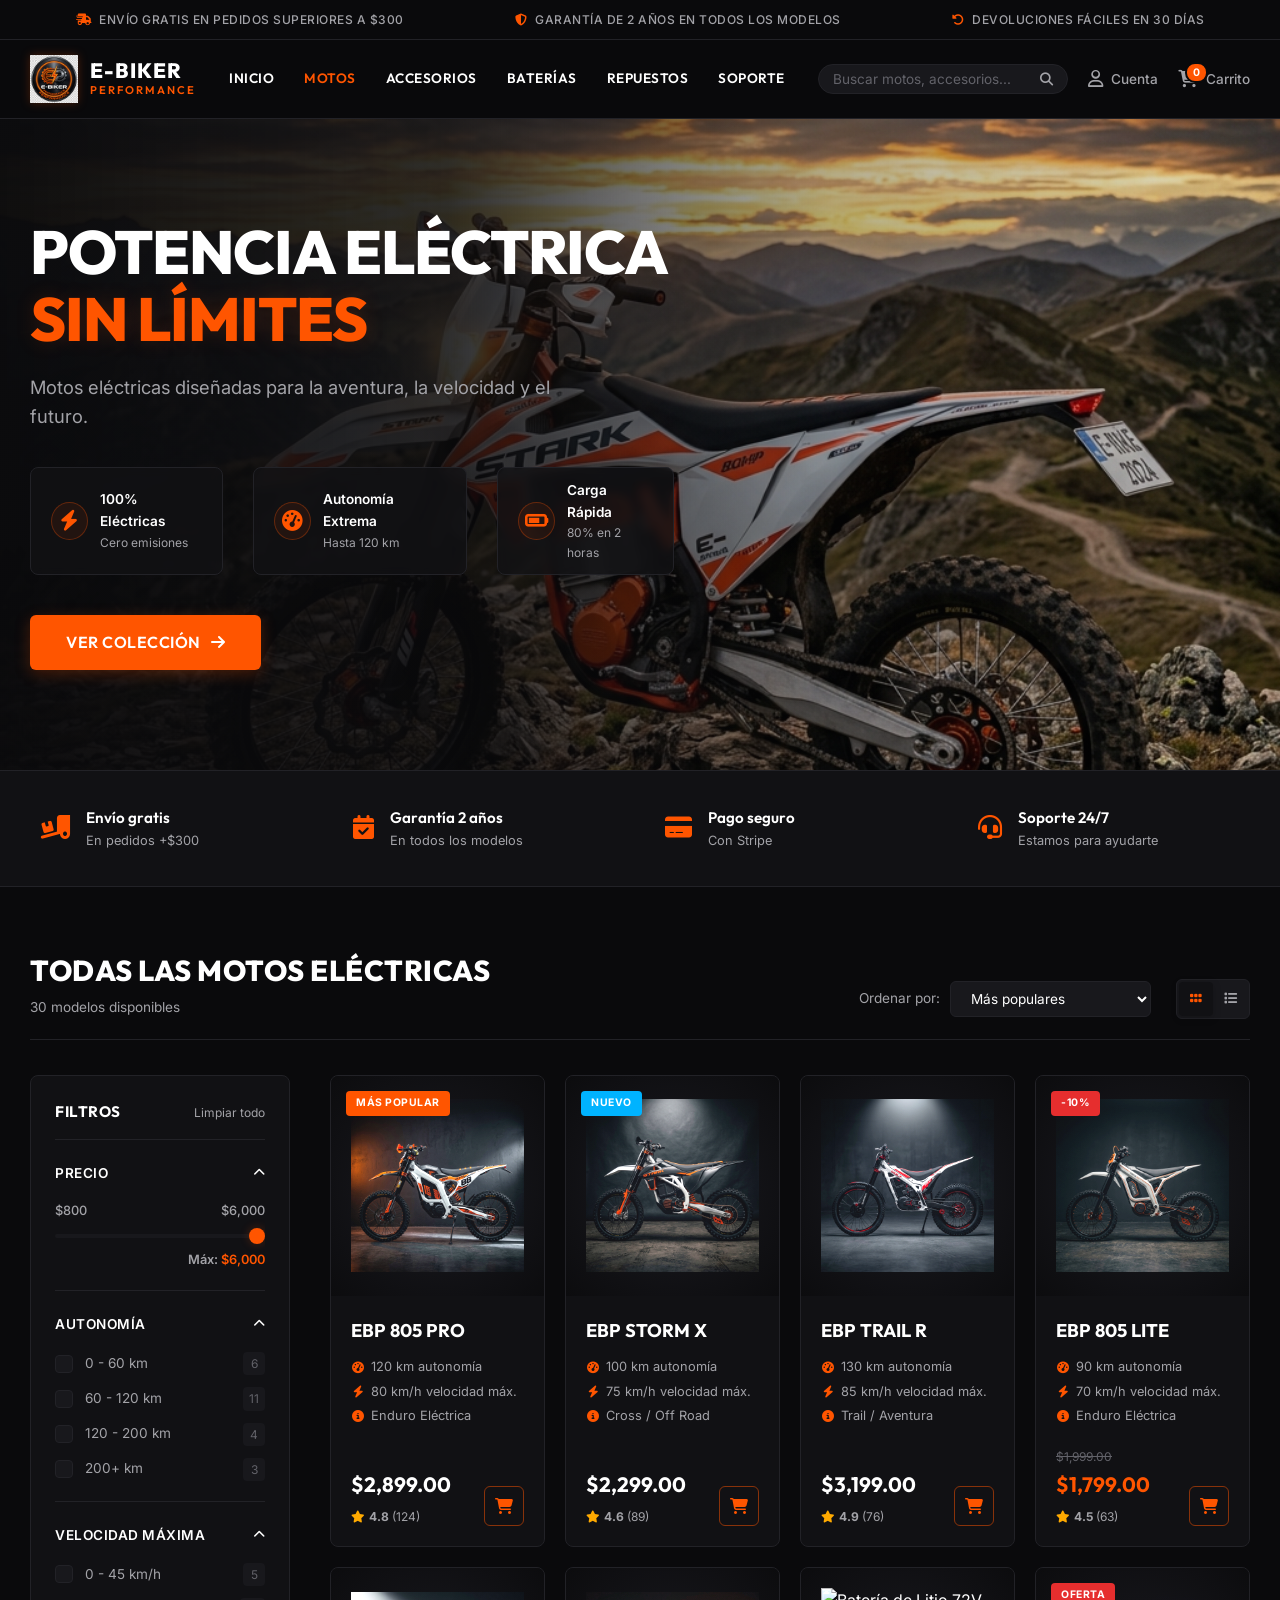
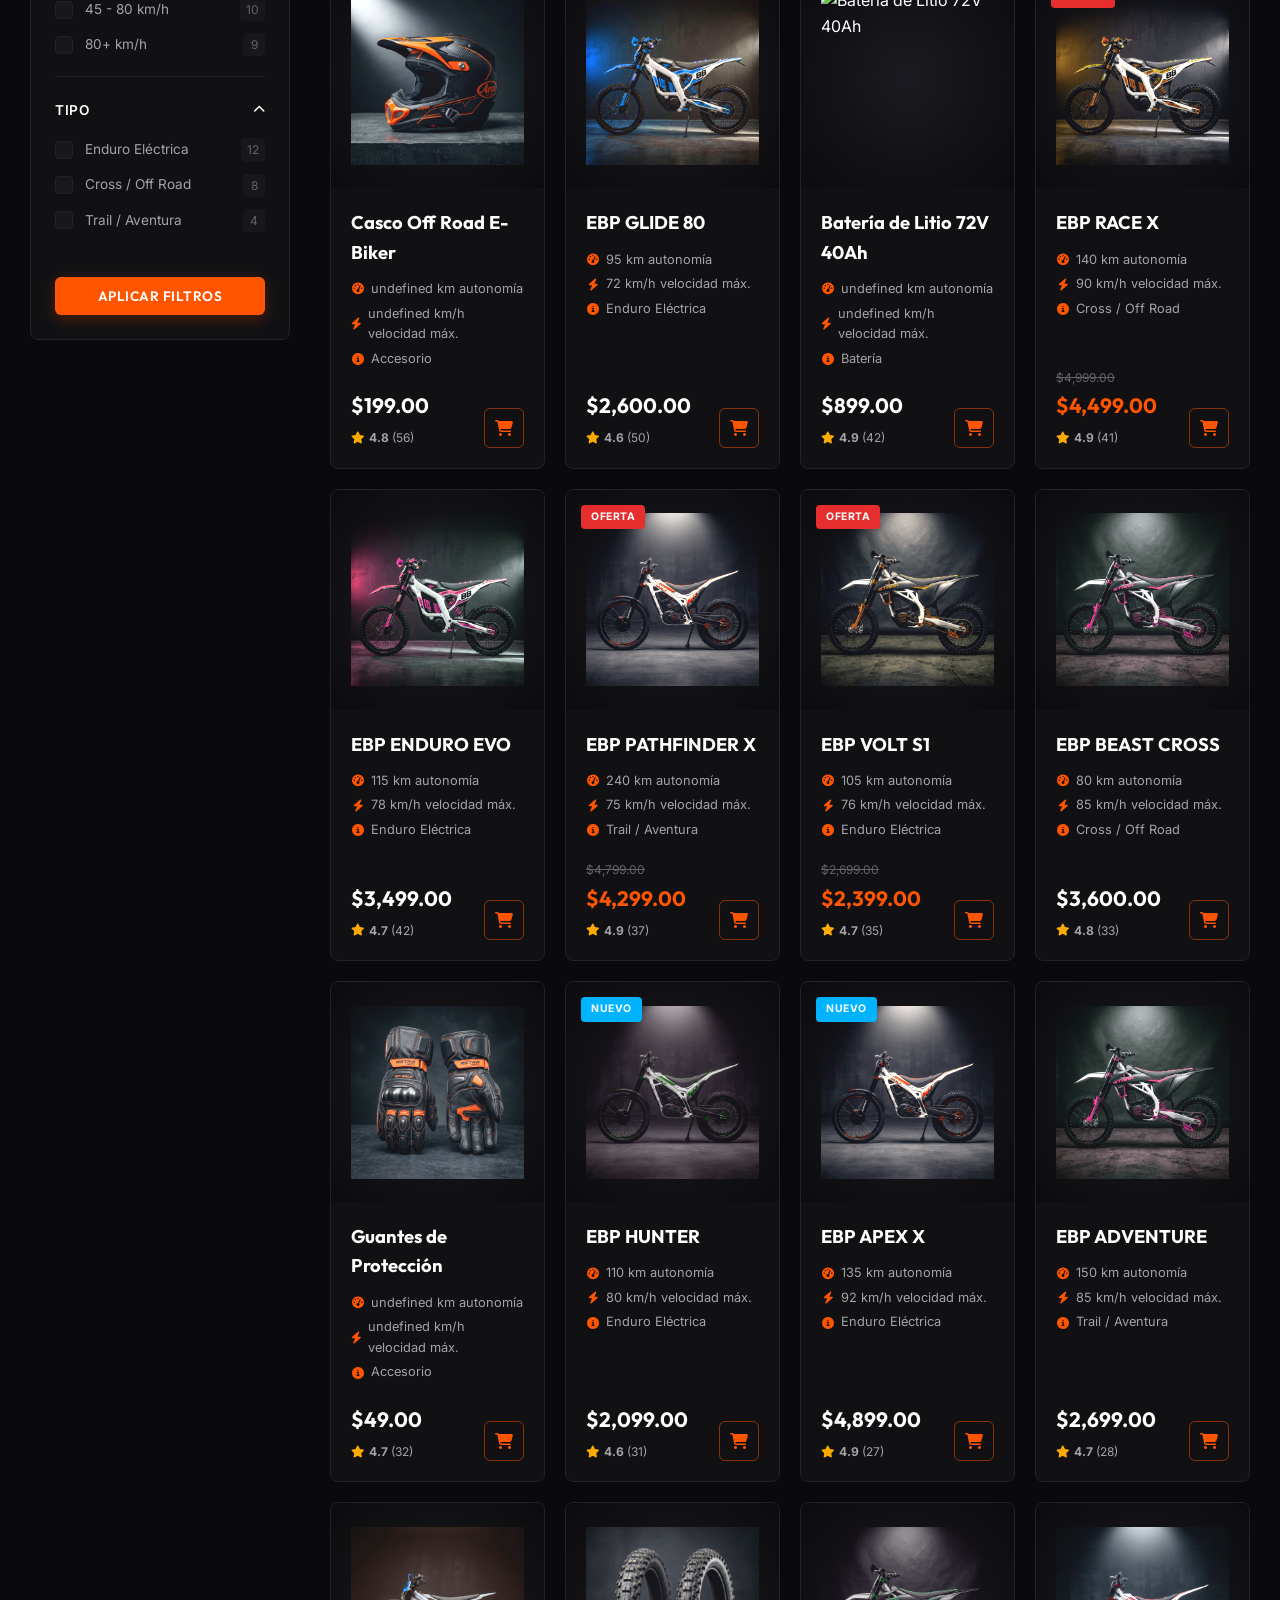
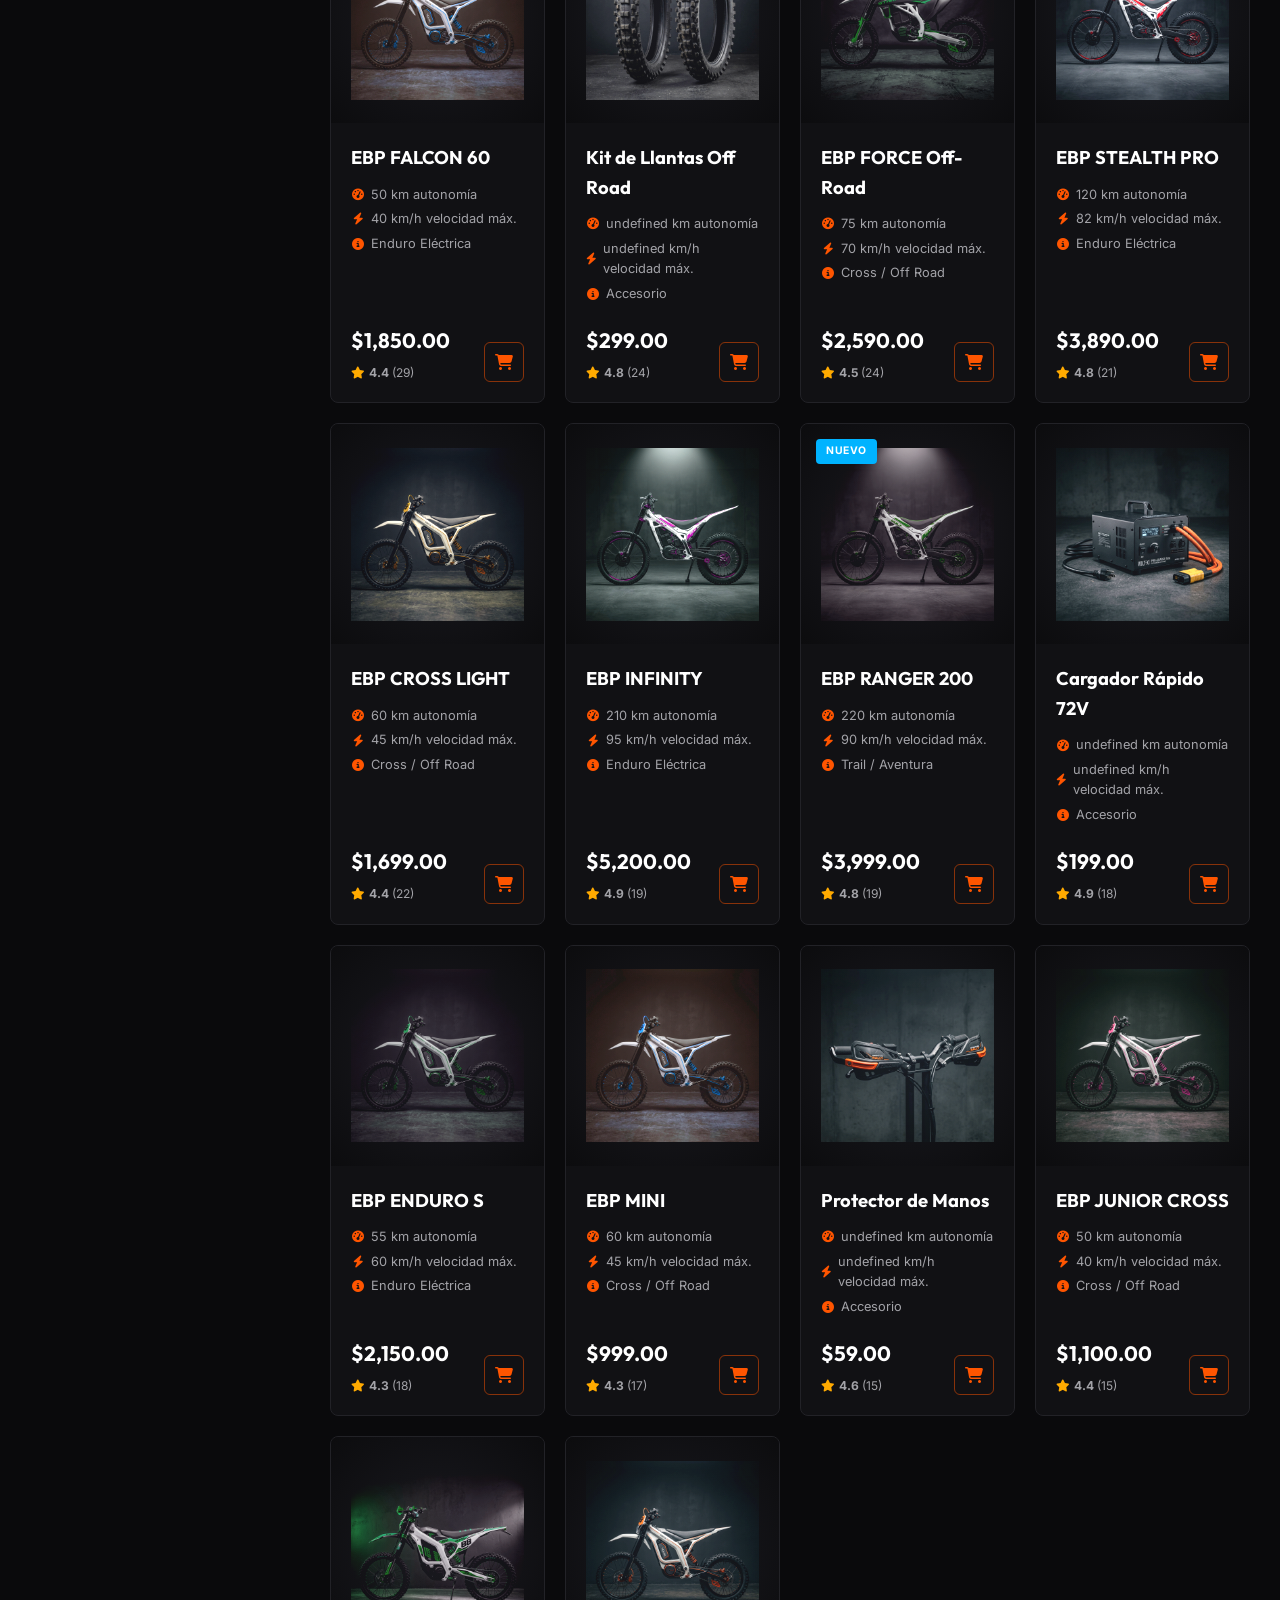
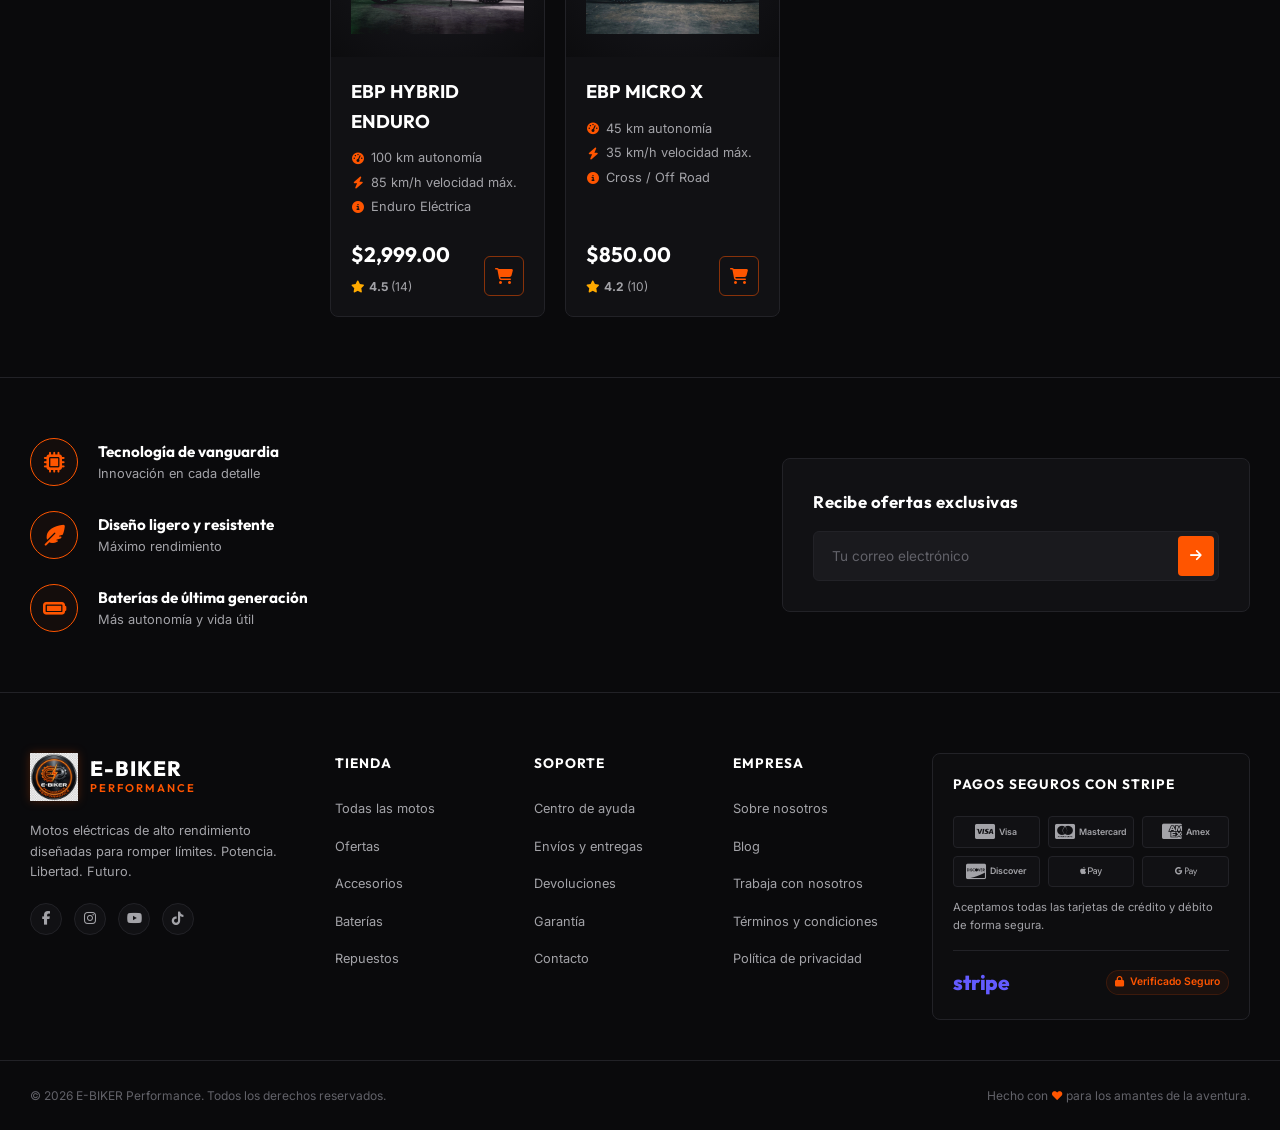
==== index.html @ 4621e6c4 "Initial commit - E-BIKER Performance Store" ====
<!DOCTYPE html>
<html lang="es">
<head>
    <meta charset="UTF-8">
    <meta name="viewport" content="width=device-width, initial-scale=1.0">
    <title>E-BIKER Performance | Motos Eléctricas de Alto Rendimiento</title>
    <!-- Google Fonts: Outfit & Inter -->
    <link rel="preconnect" href="https://fonts.googleapis.com">
    <link rel="preconnect" href="https://fonts.gstatic.com" crossorigin>
    <link href="https://fonts.googleapis.com/css2?family=Inter:wght@300;400;500;600;700&family=Outfit:wght@400;500;600;700;800&display=swap" rel="stylesheet">
    <!-- FontAwesome for Icons -->
    <link rel="stylesheet" href="https://cdnjs.cloudflare.com/ajax/libs/font-awesome/6.4.0/css/all.min.css">
    <!-- Custom CSS -->
    <link rel="stylesheet" href="styles.css">
</head>
<body>

    <!-- TOP HEADER PROMOTIONS BAR -->
    <div class="top-bar">
        <div class="top-bar-item">
            <i class="fa-solid fa-truck-fast"></i>
            <span>Envío gratis en pedidos superiores a $300</span>
        </div>
        <div class="top-bar-item">
            <i class="fa-solid fa-shield-halved"></i>
            <span>Garantía de 2 años en todos los modelos</span>
        </div>
        <div class="top-bar-item">
            <i class="fa-solid fa-rotate-left"></i>
            <span>Devoluciones fáciles en 30 días</span>
        </div>
    </div>

    <!-- MAIN NAVBAR -->
    <header class="main-header">
        <div class="header-container">
            <!-- Brand Logo -->
            <a href="#" class="logo-area">
                <img src="assets/logo.png" alt="E-BIKER PERFORMANCE LOGO" class="nav-logo-img">
                <div class="logo-text">
                    <span class="brand-name">E-BIKER</span>
                    <span class="brand-sub">PERFORMANCE</span>
                </div>
            </a>

            <!-- Navigation Links -->
            <nav class="nav-menu" id="navMenu">
                <a href="#" class="nav-link">INICIO</a>
                <a href="#motos-section" class="nav-link active">MOTOS</a>
                <a href="#" class="nav-link">ACCESORIOS</a>
                <a href="#" class="nav-link">BATERÍAS</a>
                <a href="#" class="nav-link">REPUESTOS</a>
                <a href="#" class="nav-link">SOPORTE</a>
            </nav>

            <!-- Navigation Actions (Search, Account, Cart) -->
            <div class="header-actions">
                <div class="search-box">
                    <input type="text" id="searchInput" placeholder="Buscar motos, accesorios...">
                    <button class="search-btn" aria-label="Buscar"><i class="fa-solid fa-magnifying-glass"></i></button>
                </div>
                <button class="action-btn account-btn" aria-label="Mi Cuenta">
                    <i class="fa-regular fa-user"></i>
                    <span>Cuenta</span>
                </button>
                <button class="action-btn cart-toggle-btn" id="cartToggleBtn" aria-label="Ver Carrito">
                    <div class="cart-icon-wrapper">
                        <i class="fa-solid fa-cart-shopping"></i>
                        <span class="cart-badge" id="cartBadge">0</span>
                    </div>
                    <span>Carrito</span>
                </button>
                <!-- Hamburger menu for mobile -->
                <button class="mobile-menu-btn" id="mobileMenuBtn" aria-label="Menu">
                    <i class="fa-solid fa-bars"></i>
                </button>
            </div>
        </div>
    </header>

    <!-- HERO BANNER -->
    <section class="hero-banner">
        <div class="hero-container">
            <div class="hero-content">
                <h1 class="hero-title">
                    POTENCIA ELÉCTRICA
                    <span class="highlight">SIN LÍMITES</span>
                </h1>
                <p class="hero-subtitle">
                    Motos eléctricas diseñadas para la aventura, la velocidad y el futuro.
                </p>

                <!-- Key Metrics -->
                <div class="hero-metrics">
                    <div class="metric-item">
                        <div class="metric-icon">
                            <i class="fa-solid fa-bolt"></i>
                        </div>
                        <div class="metric-details">
                            <span class="metric-title">100% Eléctricas</span>
                            <span class="metric-desc">Cero emisiones</span>
                        </div>
                    </div>
                    <div class="metric-item">
                        <div class="metric-icon">
                            <i class="fa-solid fa-gauge-high"></i>
                        </div>
                        <div class="metric-details">
                            <span class="metric-title">Autonomía Extrema</span>
                            <span class="metric-desc">Hasta 120 km</span>
                        </div>
                    </div>
                    <div class="metric-item">
                        <div class="metric-icon">
                            <i class="fa-solid fa-battery-three-quarters"></i>
                        </div>
                        <div class="metric-details">
                            <span class="metric-title">Carga Rápida</span>
                            <span class="metric-desc">80% en 2 horas</span>
                        </div>
                    </div>
                </div>

                <!-- Call to Action -->
                <a href="#motos-section" class="btn btn-primary hero-btn">
                    VER COLECCIÓN <i class="fa-solid fa-arrow-right"></i>
                </a>
            </div>

            <!-- Spacer for background alignment on desktop -->
            <div class="hero-spacer"></div>
        </div>
    </section>

    <!-- OPTIONS TAPE (BENEFITS STRIP) -->
    <section class="options-tape">
        <div class="options-container">
            <div class="option-card">
                <div class="option-icon-box">
                    <i class="fa-solid fa-truck-ramp-box"></i>
                </div>
                <div class="option-info">
                    <h3 class="option-title">Envío gratis</h3>
                    <p class="option-desc">En pedidos +$300</p>
                </div>
            </div>
            <div class="option-card">
                <div class="option-icon-box">
                    <i class="fa-solid fa-calendar-check"></i>
                </div>
                <div class="option-info">
                    <h3 class="option-title">Garantía 2 años</h3>
                    <p class="option-desc">En todos los modelos</p>
                </div>
            </div>
            <div class="option-card">
                <div class="option-icon-box">
                    <i class="fa-solid fa-credit-card"></i>
                </div>
                <div class="option-info">
                    <h3 class="option-title">Pago seguro</h3>
                    <p class="option-desc">Con Stripe</p>
                </div>
            </div>
            <div class="option-card">
                <div class="option-icon-box">
                    <i class="fa-solid fa-headset"></i>
                </div>
                <div class="option-info">
                    <h3 class="option-title">Soporte 24/7</h3>
                    <p class="option-desc">Estamos para ayudarte</p>
                </div>
            </div>
        </div>
    </section>

    <!-- PRODUCT CATALOG & FILTERS SECTION -->
    <main class="catalog-section" id="motos-section">
        <div class="catalog-container">
            
            <!-- Section Header -->
            <div class="section-header">
                <div>
                    <h2 class="section-title">TODAS LAS MOTOS ELÉCTRICAS</h2>
                    <p class="product-count" id="productCount">24 modelos disponibles</p>
                </div>
                <div class="catalog-controls">
                    <div class="sort-wrapper">
                        <label for="sortBy">Ordenar por:</label>
                        <select id="sortBy" class="sort-select">
                            <option value="popular">Más populares</option>
                            <option value="price-asc">Precio: menor a mayor</option>
                            <option value="price-desc">Precio: mayor a menor</option>
                            <option value="autonomy">Mayor autonomía</option>
                        </select>
                    </div>
                    <div class="layout-toggle">
                        <button class="layout-btn active" id="gridLayoutBtn" aria-label="Vista cuadrícula">
                            <i class="fa-solid fa-grip"></i>
                        </button>
                        <button class="layout-btn" id="listLayoutBtn" aria-label="Vista lista">
                            <i class="fa-solid fa-list"></i>
                        </button>
                    </div>
                </div>
            </div>

            <!-- Content Area (Sidebar Filters + Product Grid) -->
            <div class="catalog-content-layout">
                
                <!-- SIDEBAR FILTERS -->
                <aside class="sidebar-filters" id="sidebarFilters">
                    <div class="filters-header">
                        <h3>FILTROS</h3>
                        <button class="clear-filters-btn" id="clearFiltersBtn">Limpiar todo</button>
                    </div>

                    <!-- Price Filter -->
                    <div class="filter-group">
                        <button class="filter-group-toggle" aria-expanded="true">
                            <span>Precio</span>
                            <i class="fa-solid fa-chevron-up"></i>
                        </button>
                        <div class="filter-group-content">
                            <div class="range-labels">
                                <span id="priceMinLabel">$800</span>
                                <span id="priceMaxLabel">$6,000</span>
                            </div>
                            <input type="range" id="priceRange" min="800" max="6000" step="100" value="6000" class="slider-input">
                            <div class="range-value-display">
                                Máx: <span id="priceCurrentValue" class="orange-text">$6,000</span>
                            </div>
                        </div>
                    </div>

                    <!-- Autonomy Filter -->
                    <div class="filter-group">
                        <button class="filter-group-toggle" aria-expanded="true">
                            <span>Autonomía</span>
                            <i class="fa-solid fa-chevron-up"></i>
                        </button>
                        <div class="filter-group-content">
                            <label class="custom-checkbox">
                                <input type="checkbox" name="autonomy" value="0-60">
                                <span class="checkmark"></span>
                                <span class="label-text">0 - 60 km</span>
                                <span class="badge" id="count-auto-1">0</span>
                            </label>
                            <label class="custom-checkbox">
                                <input type="checkbox" name="autonomy" value="60-120">
                                <span class="checkmark"></span>
                                <span class="label-text">60 - 120 km</span>
                                <span class="badge" id="count-auto-2">0</span>
                            </label>
                            <label class="custom-checkbox">
                                <input type="checkbox" name="autonomy" value="120-200">
                                <span class="checkmark"></span>
                                <span class="label-text">120 - 200 km</span>
                                <span class="badge" id="count-auto-3">0</span>
                            </label>
                            <label class="custom-checkbox">
                                <input type="checkbox" name="autonomy" value="200+">
                                <span class="checkmark"></span>
                                <span class="label-text">200+ km</span>
                                <span class="badge" id="count-auto-4">0</span>
                            </label>
                        </div>
                    </div>

                    <!-- Max Speed Filter -->
                    <div class="filter-group">
                        <button class="filter-group-toggle" aria-expanded="true">
                            <span>Velocidad máxima</span>
                            <i class="fa-solid fa-chevron-up"></i>
                        </button>
                        <div class="filter-group-content">
                            <label class="custom-checkbox">
                                <input type="checkbox" name="speed" value="0-45">
                                <span class="checkmark"></span>
                                <span class="label-text">0 - 45 km/h</span>
                                <span class="badge" id="count-speed-1">0</span>
                            </label>
                            <label class="custom-checkbox">
                                <input type="checkbox" name="speed" value="45-80">
                                <span class="checkmark"></span>
                                <span class="label-text">45 - 80 km/h</span>
                                <span class="badge" id="count-speed-2">0</span>
                            </label>
                            <label class="custom-checkbox">
                                <input type="checkbox" name="speed" value="80+">
                                <span class="checkmark"></span>
                                <span class="label-text">80+ km/h</span>
                                <span class="badge" id="count-speed-3">0</span>
                            </label>
                        </div>
                    </div>

                    <!-- Type Filter -->
                    <div class="filter-group">
                        <button class="filter-group-toggle" aria-expanded="true">
                            <span>Tipo</span>
                            <i class="fa-solid fa-chevron-up"></i>
                        </button>
                        <div class="filter-group-content">
                            <label class="custom-checkbox">
                                <input type="checkbox" name="type" value="Enduro Eléctrica">
                                <span class="checkmark"></span>
                                <span class="label-text">Enduro Eléctrica</span>
                                <span class="badge" id="count-type-1">0</span>
                            </label>
                            <label class="custom-checkbox">
                                <input type="checkbox" name="type" value="Cross / Off Road">
                                <span class="checkmark"></span>
                                <span class="label-text">Cross / Off Road</span>
                                <span class="badge" id="count-type-2">0</span>
                            </label>
                            <label class="custom-checkbox">
                                <input type="checkbox" name="type" value="Trail / Aventura">
                                <span class="checkmark"></span>
                                <span class="label-text">Trail / Aventura</span>
                                <span class="badge" id="count-type-3">0</span>
                            </label>
                        </div>
                    </div>

                    <button class="btn btn-primary apply-filters-btn" id="applyFiltersBtn">APLICAR FILTROS</button>
                </aside>

                <!-- PRODUCT GRID -->
                <div class="product-grid" id="productGrid">
                    <!-- Products will be dynamically generated by JS -->
                </div>

            </div>
        </div>
    </main>

    <!-- LOWER INFORMATION / BENEFIT ICONS & NEWSLETTER -->
    <section class="lower-info-section">
        <div class="lower-container">
            <div class="tech-benefits">
                <div class="tech-benefit-item">
                    <div class="benefit-icon-circle">
                        <i class="fa-solid fa-microchip"></i>
                    </div>
                    <div class="benefit-info">
                        <h4 class="benefit-heading">Tecnología de vanguardia</h4>
                        <p class="benefit-sub">Innovación en cada detalle</p>
                    </div>
                </div>
                <div class="tech-benefit-item">
                    <div class="benefit-icon-circle">
                        <i class="fa-solid fa-feather-pointed"></i>
                    </div>
                    <div class="benefit-info">
                        <h4 class="benefit-heading">Diseño ligero y resistente</h4>
                        <p class="benefit-sub">Máximo rendimiento</p>
                    </div>
                </div>
                <div class="tech-benefit-item">
                    <div class="benefit-icon-circle">
                        <i class="fa-solid fa-battery-full"></i>
                    </div>
                    <div class="benefit-info">
                        <h4 class="benefit-heading">Baterías de última generación</h4>
                        <p class="benefit-sub">Más autonomía y vida útil</p>
                    </div>
                </div>
            </div>

            <!-- Newsletter Signup -->
            <div class="newsletter-box">
                <h4 class="newsletter-title">Recibe ofertas exclusivas</h4>
                <form class="newsletter-form" id="newsletterForm">
                    <input type="email" placeholder="Tu correo electrónico" required id="newsletterEmail">
                    <button type="submit" class="newsletter-submit-btn" aria-label="Suscribirse">
                        <i class="fa-solid fa-arrow-right"></i>
                    </button>
                </form>
            </div>
        </div>
    </section>

    <!-- FOOTER -->
    <footer class="footer">
        <div class="footer-top-container">
            
            <!-- Brand Column -->
            <div class="footer-col brand-col">
                <a href="#" class="logo-area">
                    <img src="assets/logo.png" alt="E-BIKER PERFORMANCE LOGO" class="nav-logo-img">
                    <div class="logo-text">
                        <span class="brand-name">E-BIKER</span>
                        <span class="brand-sub">PERFORMANCE</span>
                    </div>
                </a>
                <p class="brand-desc">
                    Motos eléctricas de alto rendimiento diseñadas para romper límites. Potencia. Libertad. Futuro.
                </p>
                <div class="social-links">
                    <a href="#" aria-label="Facebook"><i class="fa-brands fa-facebook-f"></i></a>
                    <a href="#" aria-label="Instagram"><i class="fa-brands fa-instagram"></i></a>
                    <a href="#" aria-label="YouTube"><i class="fa-brands fa-youtube"></i></a>
                    <a href="#" aria-label="TikTok"><i class="fa-brands fa-tiktok"></i></a>
                </div>
            </div>

            <!-- Footer Menus -->
            <div class="footer-col">
                <h4 class="footer-title">TIENDA</h4>
                <ul class="footer-links">
                    <li><a href="#motos-section">Todas las motos</a></li>
                    <li><a href="#">Ofertas</a></li>
                    <li><a href="#">Accesorios</a></li>
                    <li><a href="#">Baterías</a></li>
                    <li><a href="#">Repuestos</a></li>
                </ul>
            </div>
            
            <div class="footer-col">
                <h4 class="footer-title">SOPORTE</h4>
                <ul class="footer-links">
                    <li><a href="#">Centro de ayuda</a></li>
                    <li><a href="#">Envíos y entregas</a></li>
                    <li><a href="#">Devoluciones</a></li>
                    <li><a href="#">Garantía</a></li>
                    <li><a href="#">Contacto</a></li>
                </ul>
            </div>

            <div class="footer-col">
                <h4 class="footer-title">EMPRESA</h4>
                <ul class="footer-links">
                    <li><a href="#">Sobre nosotros</a></li>
                    <li><a href="#">Blog</a></li>
                    <li><a href="#">Trabaja con nosotros</a></li>
                    <li><a href="#">Términos y condiciones</a></li>
                    <li><a href="#">Política de privacidad</a></li>
                </ul>
            </div>

            <!-- Stripe Payment Methods -->
            <div class="footer-col payments-col">
                <h4 class="footer-title">PAGOS SEGUROS CON STRIPE</h4>
                <div class="payment-cards-grid">
                    <div class="payment-card-badge visa-badge"><i class="fa-brands fa-cc-visa"></i><span>Visa</span></div>
                    <div class="payment-card-badge master-badge"><i class="fa-brands fa-cc-mastercard"></i><span>Mastercard</span></div>
                    <div class="payment-card-badge amex-badge"><i class="fa-brands fa-cc-amex"></i><span>Amex</span></div>
                    <div class="payment-card-badge discover-badge"><i class="fa-brands fa-cc-discover"></i><span>Discover</span></div>
                    <div class="payment-card-badge apple-pay-badge"><i class="fa-brands fa-apple-pay"></i></div>
                    <div class="payment-card-badge google-pay-badge"><i class="fa-brands fa-google-pay"></i></div>
                </div>
                <p class="payments-desc">Aceptamos todas las tarjetas de crédito y débito de forma segura.</p>
                <div class="stripe-sec-logo">
                    <span class="stripe-word">stripe</span>
                    <div class="security-badge">
                        <i class="fa-solid fa-lock"></i>
                        <span>Verificado Seguro</span>
                    </div>
                </div>
            </div>

        </div>

        <!-- Footer Bottom -->
        <div class="footer-bottom">
            <div class="footer-bottom-container">
                <p class="copyright">&copy; 2026 E-BIKER Performance. Todos los derechos reservados.</p>
                <p class="creator-credits">Hecho con <span class="heart">&hearts;</span> para los amantes de la aventura.</p>
            </div>
        </div>
    </footer>

    <!-- CART SIDE DRAWER -->
    <div class="cart-drawer" id="cartDrawer">
        <div class="cart-drawer-overlay" id="cartDrawerOverlay"></div>
        <div class="cart-drawer-content">
            <div class="cart-drawer-header">
                <h3>Tu Carrito</h3>
                <button class="close-drawer-btn" id="closeCartBtn" aria-label="Cerrar"><i class="fa-solid fa-xmark"></i></button>
            </div>
            
            <!-- Empty Cart Message -->
            <div class="cart-empty-message" id="cartEmptyMessage">
                <i class="fa-solid fa-cart-shopping"></i>
                <p>Tu carrito está vacío</p>
                <a href="#motos-section" class="btn btn-primary" id="startShoppingBtn">Ver Motos</a>
            </div>

            <!-- Cart Items List -->
            <div class="cart-items-container" id="cartItemsContainer">
                <!-- Cart items will be loaded dynamically by JS -->
            </div>

            <!-- Cart Summary & Checkout -->
            <div class="cart-summary" id="cartSummary">
                <div class="summary-row">
                    <span>Subtotal:</span>
                    <span class="summary-price" id="cartSubtotal">$0.00</span>
                </div>
                <div class="summary-row">
                    <span>Envío:</span>
                    <span class="summary-price green-text" id="cartShipping">Gratis</span>
                </div>
                <hr class="summary-divider">
                <div class="summary-row total-row">
                    <span>Total:</span>
                    <span class="summary-price total-price" id="cartTotal">$0.00</span>
                </div>
                <button class="btn btn-primary checkout-btn" id="checkoutBtn">PROCEDER AL PAGO CON STRIPE</button>
            </div>
        </div>
    </div>

    <!-- PRODUCT DETAILS MODAL -->
    <div class="modal" id="productModal">
        <div class="modal-overlay" id="modalOverlay"></div>
        <div class="modal-content">
            <button class="close-modal-btn" id="closeModalBtn" aria-label="Cerrar"><i class="fa-solid fa-xmark"></i></button>
            <div class="modal-body-layout" id="modalBodyLayout">
                <!-- Loaded dynamically by JS -->
            </div>
        </div>
    </div>

    <!-- NOTIFICATION TOAST -->
    <div class="toast" id="toast">
        <i class="fa-solid fa-circle-check toast-icon"></i>
        <span class="toast-message" id="toastMessage">¡Producto añadido al carrito!</span>
    </div>

    <!-- Custom JS -->
    <script src="app.js"></script>
</body>
</html>
---- styles.css ----
/* ==========================================
   CSS DIRECTIVES & THEME VARIABLES
   ========================================== */
:root {
    --bg-primary: #0a0a0c;
    --bg-secondary: #111114;
    --bg-tertiary: #18181c;
    --bg-input: #1a1a1e;
    
    --accent-orange: #ff5500;
    --accent-orange-hover: #ff7733;
    --accent-orange-glow: rgba(255, 85, 0, 0.25);
    
    --text-primary: #ffffff;
    --text-secondary: #a3a3a8;
    --text-muted: #626269;
    
    --border-color: #222227;
    --border-hover: #33333b;
    
    --success-green: #00cc66;
    --tag-popular: #ff5500;
    --tag-new: #00b3ff;
    --tag-discount: #e62e2e;
    
    --font-heading: 'Outfit', sans-serif;
    --font-body: 'Inter', sans-serif;
    --transition-smooth: all 0.35s cubic-bezier(0.25, 0.8, 0.25, 1);
    --shadow-premium: 0 15px 35px rgba(0, 0, 0, 0.6);
}

/* ==========================================
   RESET & BASE STYLES
   ========================================== */
* {
    margin: 0;
    padding: 0;
    box-sizing: border-box;
}

html {
    scroll-behavior: smooth;
    font-size: 16px;
}

body {
    background-color: var(--bg-primary);
    color: var(--text-primary);
    font-family: var(--font-body);
    line-height: 1.6;
    overflow-x: hidden;
}

a {
    color: inherit;
    text-decoration: none;
}

button, input, select {
    font-family: inherit;
    background: none;
    border: none;
    outline: none;
    color: inherit;
}

img {
    max-width: 100%;
    height: auto;
    display: block;
}

/* Scrollbar styling */
::-webkit-scrollbar {
    width: 8px;
    height: 8px;
}
::-webkit-scrollbar-track {
    background: var(--bg-primary);
}
::-webkit-scrollbar-thumb {
    background: var(--border-color);
    border-radius: 4px;
}
::-webkit-scrollbar-thumb:hover {
    background: var(--text-muted);
}

/* ==========================================
   REUSABLE UTILITIES
   ========================================== */
.btn {
    display: inline-flex;
    align-items: center;
    justify-content: center;
    gap: 10px;
    padding: 12px 28px;
    font-size: 0.95rem;
    font-weight: 600;
    border-radius: 6px;
    cursor: pointer;
    transition: var(--transition-smooth);
    font-family: var(--font-heading);
    text-transform: uppercase;
    letter-spacing: 0.5px;
}

.btn-primary {
    background-color: var(--accent-orange);
    color: var(--text-primary);
    box-shadow: 0 4px 15px var(--accent-orange-glow);
}
.btn-primary:hover {
    background-color: var(--accent-orange-hover);
    transform: translateY(-2px);
    box-shadow: 0 6px 20px rgba(255, 85, 0, 0.4);
}

.btn-secondary {
    background-color: transparent;
    border: 1px solid var(--border-color);
    color: var(--text-secondary);
}
.btn-secondary:hover {
    border-color: var(--text-secondary);
    color: var(--text-primary);
    background-color: rgba(255, 255, 255, 0.03);
}

.orange-text {
    color: var(--accent-orange) !important;
}

.green-text {
    color: var(--success-green) !important;
}

/* ==========================================
   TOP BAR (PROMOTIONS)
   ========================================== */
.top-bar {
    background-color: var(--bg-primary);
    border-bottom: 1px solid var(--border-color);
    display: flex;
    justify-content: space-around;
    align-items: center;
    padding: 10px 20px;
    font-size: 0.75rem;
    font-weight: 500;
    color: var(--text-secondary);
    letter-spacing: 0.5px;
    text-transform: uppercase;
}
.top-bar-item {
    display: flex;
    align-items: center;
    gap: 8px;
}
.top-bar-item i {
    color: var(--accent-orange);
}

/* ==========================================
   MAIN NAVBAR
   ========================================== */
.main-header {
    background-color: rgba(10, 10, 12, 0.95);
    backdrop-filter: blur(10px);
    border-bottom: 1px solid var(--border-color);
    position: sticky;
    top: 0;
    z-index: 100;
    transition: var(--transition-smooth);
}
.header-container {
    max-width: 1400px;
    margin: 0 auto;
    display: flex;
    justify-content: space-between;
    align-items: center;
    padding: 15px 30px;
}

/* Brand Logo */
.logo-area {
    display: flex;
    align-items: center;
    gap: 12px;
}
.nav-logo-img {
    width: 48px;
    height: 48px;
    object-fit: contain;
    filter: drop-shadow(0 0 5px var(--accent-orange-glow));
}
.logo-text {
    display: flex;
    flex-direction: column;
    font-family: var(--font-heading);
}
.brand-name {
    font-size: 1.3rem;
    font-weight: 800;
    color: var(--text-primary);
    line-height: 1.1;
    letter-spacing: 1px;
}
.brand-sub {
    font-size: 0.7rem;
    font-weight: 600;
    color: var(--accent-orange);
    letter-spacing: 2px;
}

/* Nav Menu Links */
.nav-menu {
    display: flex;
    align-items: center;
    gap: 30px;
}
.nav-link {
    font-family: var(--font-heading);
    font-size: 0.85rem;
    font-weight: 600;
    color: var(--text-primary);
    letter-spacing: 0.5px;
    padding: 8px 0;
    transition: var(--transition-smooth);
}
.nav-link:hover, .nav-link.active {
    color: var(--accent-orange);
}

/* Header Actions */
.header-actions {
    display: flex;
    align-items: center;
    gap: 20px;
}

/* Search Box */
.search-box {
    display: flex;
    align-items: center;
    background-color: var(--bg-tertiary);
    border: 1px solid var(--border-color);
    border-radius: 20px;
    padding: 6px 14px;
    width: 250px;
    transition: var(--transition-smooth);
}
.search-box:focus-within {
    border-color: var(--accent-orange);
    box-shadow: 0 0 10px rgba(255, 85, 0, 0.15);
}
.search-box input {
    width: 100%;
    font-size: 0.85rem;
    color: var(--text-primary);
}
.search-box input::placeholder {
    color: var(--text-muted);
}
.search-btn {
    cursor: pointer;
    color: var(--text-secondary);
    transition: var(--transition-smooth);
}
.search-btn:hover {
    color: var(--accent-orange);
}

/* Action Buttons */
.action-btn {
    display: flex;
    align-items: center;
    gap: 8px;
    cursor: pointer;
    color: var(--text-secondary);
    font-size: 0.85rem;
    font-weight: 500;
    transition: var(--transition-smooth);
}
.action-btn:hover {
    color: var(--text-primary);
}
.action-btn i {
    font-size: 1.1rem;
}
.cart-icon-wrapper {
    position: relative;
}
.cart-badge {
    position: absolute;
    top: -8px;
    right: -10px;
    background-color: var(--accent-orange);
    color: var(--text-primary);
    font-size: 0.65rem;
    font-weight: 700;
    padding: 2px 6px;
    border-radius: 10px;
    min-width: 18px;
    text-align: center;
    border: 2px solid var(--bg-primary);
}

/* Mobile Menu Button */
.mobile-menu-btn {
    display: none;
    font-size: 1.25rem;
    cursor: pointer;
    color: var(--text-primary);
}

/* ==========================================
   HERO BANNER
   ========================================== */
.hero-banner {
    position: relative;
    background-image: linear-gradient(to right, 
        rgba(10, 10, 12, 0.98) 0%, 
        rgba(10, 10, 12, 0.85) 35%, 
        rgba(10, 10, 12, 0.3) 65%, 
        rgba(10, 10, 12, 0.1) 100%), 
        url('assets/hero-bike.png');
    background-size: cover;
    background-position: center right;
    border-bottom: 1px solid var(--border-color);
    padding: 100px 0;
    min-height: 650px;
    display: flex;
    align-items: center;
}
.hero-container {
    max-width: 1400px;
    margin: 0 auto;
    padding: 0 30px;
    display: grid;
    grid-template-columns: 1.1fr 0.9fr;
    align-items: center;
    gap: 50px;
    position: relative;
    z-index: 1;
    width: 100%;
}

/* Hero Content */
.hero-content {
    display: flex;
    flex-direction: column;
    align-items: flex-start;
}
.hero-title {
    font-family: var(--font-heading);
    font-size: 3.8rem;
    font-weight: 800;
    line-height: 1.1;
    color: var(--text-primary);
    margin-bottom: 20px;
    letter-spacing: -1px;
}
.hero-title .highlight {
    display: block;
    color: var(--accent-orange);
    text-shadow: 0 0 20px rgba(255, 85, 0, 0.15);
}
.hero-subtitle {
    font-size: 1.15rem;
    color: var(--text-secondary);
    max-width: 550px;
    margin-bottom: 35px;
}

/* Hero Metrics */
.hero-metrics {
    display: flex;
    gap: 30px;
    margin-bottom: 40px;
}
.metric-item {
    display: flex;
    align-items: center;
    gap: 12px;
    background-color: rgba(18, 18, 20, 0.8);
    border: 1px solid var(--border-color);
    padding: 12px 20px;
    border-radius: 8px;
    min-width: 170px;
    backdrop-filter: blur(5px);
}
.metric-icon {
    font-size: 1.3rem;
    color: var(--accent-orange);
    background-color: rgba(255, 85, 0, 0.08);
    width: 38px;
    height: 38px;
    border-radius: 50%;
    display: flex;
    align-items: center;
    justify-content: center;
    border: 1px solid rgba(255, 85, 0, 0.3);
}
.metric-details {
    display: flex;
    flex-direction: column;
}
.metric-title {
    font-size: 0.85rem;
    font-weight: 600;
    color: var(--text-primary);
}
.metric-desc {
    font-size: 0.75rem;
    color: var(--text-secondary);
}

.hero-btn {
    padding: 15px 36px;
    font-size: 1rem;
}

/* Spacer for background alignment on desktop */
.hero-spacer {
    height: 100%;
    min-height: 400px;
}

/* ==========================================
   OPTIONS TAPE (BENEFITS STRIP)
   ========================================== */
.options-tape {
    background-color: var(--bg-secondary);
    border-bottom: 1px solid var(--border-color);
    padding: 25px 0;
}
.options-container {
    max-width: 1400px;
    margin: 0 auto;
    padding: 0 30px;
    display: grid;
    grid-template-columns: repeat(4, 1fr);
    gap: 30px;
}
.option-card {
    display: flex;
    align-items: center;
    gap: 16px;
    padding: 10px;
    transition: var(--transition-smooth);
}
.option-icon-box {
    font-size: 1.5rem;
    color: var(--accent-orange);
}
.option-info {
    display: flex;
    flex-direction: column;
}
.option-title {
    font-family: var(--font-heading);
    font-size: 0.95rem;
    font-weight: 600;
    color: var(--text-primary);
}
.option-desc {
    font-size: 0.8rem;
    color: var(--text-secondary);
}

/* ==========================================
   CATALOG SECTION (FILTERS + GRID)
   ========================================== */
.catalog-section {
    padding: 60px 0;
    max-width: 1400px;
    margin: 0 auto;
}
.catalog-container {
    padding: 0 30px;
}

/* Catalog Header */
.section-header {
    display: flex;
    justify-content: space-between;
    align-items: flex-end;
    border-bottom: 1px solid var(--border-color);
    padding-bottom: 20px;
    margin-bottom: 35px;
}
.section-title {
    font-family: var(--font-heading);
    font-size: 1.8rem;
    font-weight: 800;
    letter-spacing: 0.5px;
    text-transform: uppercase;
}
.product-count {
    font-size: 0.85rem;
    color: var(--text-secondary);
    margin-top: 4px;
}

.catalog-controls {
    display: flex;
    align-items: center;
    gap: 25px;
}
.sort-wrapper {
    display: flex;
    align-items: center;
    gap: 10px;
    font-size: 0.85rem;
    color: var(--text-secondary);
}
.sort-select {
    background-color: var(--bg-tertiary);
    border: 1px solid var(--border-color);
    padding: 8px 16px;
    border-radius: 6px;
    color: var(--text-primary);
    cursor: pointer;
    font-size: 0.85rem;
    transition: var(--transition-smooth);
}
.sort-select:hover {
    border-color: var(--text-secondary);
}
.layout-toggle {
    display: flex;
    background-color: var(--bg-tertiary);
    border: 1px solid var(--border-color);
    border-radius: 6px;
    padding: 2px;
}
.layout-btn {
    width: 34px;
    height: 34px;
    display: flex;
    align-items: center;
    justify-content: center;
    color: var(--text-secondary);
    cursor: pointer;
    border-radius: 4px;
    transition: var(--transition-smooth);
}
.layout-btn:hover {
    color: var(--text-primary);
}
.layout-btn.active {
    background-color: var(--bg-secondary);
    color: var(--accent-orange);
    box-shadow: 0 2px 8px rgba(0, 0, 0, 0.2);
}

/* Layout Grid vs Sidebar */
.catalog-content-layout {
    display: grid;
    grid-template-columns: 260px 1fr;
    gap: 40px;
    align-items: start;
}

/* ==========================================
   SIDEBAR FILTERS
   ========================================== */
.sidebar-filters {
    background-color: var(--bg-secondary);
    border: 1px solid var(--border-color);
    border-radius: 8px;
    padding: 24px;
    position: sticky;
    top: 100px;
}
.filters-header {
    display: flex;
    justify-content: space-between;
    align-items: center;
    border-bottom: 1px solid var(--border-color);
    padding-bottom: 15px;
    margin-bottom: 20px;
}
.filters-header h3 {
    font-family: var(--font-heading);
    font-size: 0.95rem;
    font-weight: 700;
    letter-spacing: 0.5px;
}
.clear-filters-btn {
    font-size: 0.75rem;
    color: var(--text-secondary);
    cursor: pointer;
    transition: var(--transition-smooth);
}
.clear-filters-btn:hover {
    color: var(--accent-orange);
}

.filter-group {
    border-bottom: 1px solid var(--border-color);
    padding-bottom: 20px;
    margin-bottom: 20px;
}
.filter-group:last-of-type {
    border-bottom: none;
    margin-bottom: 10px;
}
.filter-group-toggle {
    display: flex;
    justify-content: space-between;
    align-items: center;
    width: 100%;
    cursor: pointer;
    font-weight: 600;
    font-size: 0.85rem;
    color: var(--text-primary);
    padding: 5px 0;
    text-transform: uppercase;
    letter-spacing: 0.5px;
}
.filter-group-toggle i {
    font-size: 0.75rem;
    transition: var(--transition-smooth);
}
.filter-group-toggle.collapsed i {
    transform: rotate(-180deg);
}

.filter-group-content {
    margin-top: 15px;
    display: flex;
    flex-direction: column;
    gap: 12px;
    transition: max-height 0.3s ease-out;
    overflow: hidden;
}

/* Slider Custom Styling */
.range-labels {
    display: flex;
    justify-content: space-between;
    font-size: 0.8rem;
    color: var(--text-secondary);
    font-weight: 500;
}
.slider-input {
    -webkit-appearance: none;
    width: 100%;
    height: 4px;
    border-radius: 2px;
    background: var(--bg-tertiary);
    outline: none;
}
.slider-input::-webkit-slider-thumb {
    -webkit-appearance: none;
    appearance: none;
    width: 16px;
    height: 16px;
    border-radius: 50%;
    background: var(--accent-orange);
    cursor: pointer;
    box-shadow: 0 0 10px var(--accent-orange-glow);
    transition: var(--transition-smooth);
}
.slider-input::-webkit-slider-thumb:hover {
    transform: scale(1.2);
}
.range-value-display {
    font-size: 0.8rem;
    font-weight: 600;
    color: var(--text-secondary);
    text-align: right;
}

/* Custom Checkbox Styling */
.custom-checkbox {
    display: flex;
    align-items: center;
    cursor: pointer;
    position: relative;
    font-size: 0.85rem;
    color: var(--text-secondary);
    user-select: none;
    transition: var(--transition-smooth);
}
.custom-checkbox:hover {
    color: var(--text-primary);
}
.custom-checkbox input {
    position: absolute;
    opacity: 0;
    cursor: pointer;
    height: 0;
    width: 0;
}
.checkmark {
    position: relative;
    height: 18px;
    width: 18px;
    background-color: var(--bg-tertiary);
    border: 1px solid var(--border-color);
    border-radius: 4px;
    margin-right: 12px;
    transition: var(--transition-smooth);
}
.custom-checkbox input:checked ~ .checkmark {
    background-color: var(--accent-orange);
    border-color: var(--accent-orange);
}
.checkmark:after {
    content: "";
    position: absolute;
    display: none;
    left: 6px;
    top: 2px;
    width: 4px;
    height: 9px;
    border: solid white;
    border-width: 0 2px 2px 0;
    transform: rotate(45deg);
}
.custom-checkbox input:checked ~ .checkmark:after {
    display: block;
}
.custom-checkbox .label-text {
    flex-grow: 1;
}
.custom-checkbox .badge {
    font-size: 0.75rem;
    color: var(--text-muted);
    background-color: var(--bg-tertiary);
    padding: 2px 6px;
    border-radius: 4px;
    margin-left: 10px;
    min-width: 22px;
    text-align: center;
}
.custom-checkbox input:checked ~ .badge {
    color: var(--accent-orange);
    background-color: rgba(255, 85, 0, 0.08);
}

.apply-filters-btn {
    width: 100%;
    margin-top: 15px;
    font-size: 0.85rem;
    padding: 10px;
}

/* ==========================================
   PRODUCT GRID & CARDS
   ========================================== */
.product-grid {
    display: grid;
    grid-template-columns: repeat(4, 1fr);
    gap: 20px;
    transition: var(--transition-smooth);
}

/* Product Card - GRID VIEW */
.product-card {
    background-color: var(--bg-secondary);
    border: 1px solid var(--border-color);
    border-radius: 8px;
    overflow: hidden;
    position: relative;
    display: flex;
    flex-direction: column;
    height: 100%;
    transition: var(--transition-smooth);
}
.product-card:hover {
    border-color: var(--border-hover);
    transform: translateY(-5px);
    box-shadow: var(--shadow-premium);
}

/* Tags Badge */
.product-tag {
    position: absolute;
    top: 15px;
    left: 15px;
    z-index: 10;
    padding: 4px 10px;
    font-size: 0.65rem;
    font-weight: 700;
    border-radius: 4px;
    text-transform: uppercase;
    letter-spacing: 0.5px;
}
.product-tag.popular { background-color: var(--tag-popular); color: var(--text-primary); }
.product-tag.new { background-color: var(--tag-new); color: var(--text-primary); }
.product-tag.discount { background-color: var(--tag-discount); color: var(--text-primary); }

/* Image Area */
.product-image-box {
    background: radial-gradient(ellipse at center, #1a1a20 0%, #0c0c0e 100%);
    height: 220px;
    display: flex;
    align-items: center;
    justify-content: center;
    position: relative;
    overflow: hidden;
    padding: 20px;
}
.product-img {
    height: 100%;
    width: 100%;
    object-fit: contain;
    transition: all 0.5s cubic-bezier(0.25, 0.8, 0.25, 1);
    /* mix-blend-mode: screen makes dark/black backgrounds invisible,
       giving the same visual result as a transparent-background PNG */
    mix-blend-mode: screen;
    filter: brightness(1.1) contrast(1.05);
}

/* Hover effects for image (Dynamic Animation) */
.product-card:hover .product-img {
    transform: scale(1.18) translateY(-6px) rotate(2deg);
    filter: brightness(1.15) contrast(1.05) drop-shadow(0 0 20px rgba(255, 85, 0, 0.45));
}

/* CSS Hue-Rotated filters for color variants - preserve blend mode */
.color-bronze {
    filter: hue-rotate(25deg) saturate(1.3) sepia(0.3) brightness(1.1) contrast(1.1) !important;
}
.color-adventure {
    filter: hue-rotate(-50deg) saturate(0.9) brightness(1.1) contrast(1.05) !important;
}
.color-hunter {
    filter: hue-rotate(110deg) saturate(0.7) brightness(0.85) contrast(1.1) !important;
}
.color-mini {
    filter: hue-rotate(-165deg) saturate(1.5) brightness(1.1) !important;
}

/* Hover color variants */
.product-card:hover .color-bronze {
    filter: hue-rotate(25deg) saturate(1.3) sepia(0.3) brightness(1.15) contrast(1.1) drop-shadow(0 0 20px rgba(255, 120, 0, 0.45)) !important;
}
.product-card:hover .color-adventure {
    filter: hue-rotate(-50deg) saturate(0.9) brightness(1.15) contrast(1.05) drop-shadow(0 0 20px rgba(255, 85, 0, 0.4)) !important;
}
.product-card:hover .color-hunter {
    filter: hue-rotate(110deg) saturate(0.7) brightness(0.9) contrast(1.1) drop-shadow(0 0 20px rgba(50, 200, 50, 0.3)) !important;
}
.product-card:hover .color-mini {
    filter: hue-rotate(-165deg) saturate(1.5) brightness(1.15) drop-shadow(0 0 20px rgba(255, 85, 0, 0.45)) !important;
}

/* Card Details */
.product-details {
    padding: 20px;
    display: flex;
    flex-direction: column;
    flex-grow: 1;
}
.product-title {
    font-family: var(--font-heading);
    font-size: 1.15rem;
    font-weight: 700;
    margin-bottom: 12px;
    cursor: pointer;
    transition: var(--transition-smooth);
}
.product-title:hover {
    color: var(--accent-orange);
}

/* Specs Block */
.product-specs {
    display: flex;
    flex-direction: column;
    gap: 4px;
    margin-bottom: 20px;
    font-size: 0.8rem;
    color: var(--text-secondary);
}
.spec-line {
    display: flex;
    align-items: center;
    gap: 6px;
}
.spec-line i {
    font-size: 0.75rem;
    color: var(--accent-orange);
    width: 14px;
    text-align: center;
}

/* Card Bottom pricing & action */
.product-card-footer {
    display: flex;
    justify-content: space-between;
    align-items: flex-end;
    margin-top: auto;
}
.pricing-rating-wrapper {
    display: flex;
    flex-direction: column;
}
.price-container {
    display: flex;
    flex-direction: column;
}
.original-price {
    font-size: 0.75rem;
    color: var(--text-muted);
    text-decoration: line-through;
    margin-bottom: 2px;
}
.current-price {
    font-family: var(--font-heading);
    font-size: 1.3rem;
    font-weight: 700;
    color: var(--text-primary);
}
.price-container.has-discount .current-price {
    color: var(--accent-orange);
}

/* Rating */
.rating-container {
    display: flex;
    align-items: center;
    gap: 4px;
    font-size: 0.75rem;
    color: var(--text-secondary);
    margin-top: 6px;
}
.rating-container i {
    color: #ffaa00;
}

/* Add To Cart Mini Button */
.add-to-cart-btn {
    width: 40px;
    height: 40px;
    background-color: transparent;
    border: 1px solid rgba(255, 85, 0, 0.5);
    border-radius: 6px;
    color: var(--accent-orange);
    cursor: pointer;
    display: flex;
    align-items: center;
    justify-content: center;
    font-size: 1rem;
    transition: var(--transition-smooth);
}
.add-to-cart-btn:hover {
    background-color: var(--accent-orange);
    border-color: var(--accent-orange);
    color: var(--text-primary);
    box-shadow: 0 4px 10px var(--accent-orange-glow);
    transform: scale(1.05);
}

/* ==========================================
   PRODUCT LIST VIEW LAYOUT
   ========================================== */
.product-grid.list-view {
    grid-template-columns: 1fr;
}
.product-grid.list-view .product-card {
    flex-direction: row;
    align-items: center;
    height: 200px;
}
.product-grid.list-view .product-image-box {
    width: 250px;
    height: 100%;
    flex-shrink: 0;
}
.product-grid.list-view .product-details {
    padding: 24px;
    flex-direction: row;
    align-items: center;
    justify-content: space-between;
    width: 100%;
}
.product-grid.list-view .product-info-col {
    display: flex;
    flex-direction: column;
}
.product-grid.list-view .product-specs {
    flex-direction: row;
    gap: 20px;
    margin-bottom: 0;
}
.product-grid.list-view .product-card-footer {
    flex-direction: column;
    align-items: flex-end;
    gap: 15px;
    margin-top: 0;
}

/* ==========================================
   LOWER BENEFIT ICONS & NEWSLETTER
   ========================================== */
.lower-info-section {
    background-color: var(--bg-primary);
    border-top: 1px solid var(--border-color);
    border-bottom: 1px solid var(--border-color);
    padding: 60px 0;
}
.lower-container {
    max-width: 1400px;
    margin: 0 auto;
    padding: 0 30px;
    display: grid;
    grid-template-columns: 1.2fr 0.8fr;
    align-items: center;
    gap: 50px;
}

.tech-benefits {
    display: flex;
    flex-direction: column;
    gap: 25px;
}
.tech-benefit-item {
    display: flex;
    align-items: center;
    gap: 20px;
}
.benefit-icon-circle {
    width: 48px;
    height: 48px;
    border-radius: 50%;
    border: 1px solid var(--accent-orange);
    color: var(--accent-orange);
    display: flex;
    align-items: center;
    justify-content: center;
    font-size: 1.3rem;
    background-color: rgba(255, 85, 0, 0.04);
}
.benefit-info {
    display: flex;
    flex-direction: column;
}
.benefit-heading {
    font-family: var(--font-heading);
    font-size: 0.95rem;
    font-weight: 700;
}
.benefit-sub {
    font-size: 0.8rem;
    color: var(--text-secondary);
}

/* Newsletter Box */
.newsletter-box {
    background-color: var(--bg-secondary);
    border: 1px solid var(--border-color);
    border-radius: 8px;
    padding: 30px;
}
.newsletter-title {
    font-family: var(--font-heading);
    font-size: 1.05rem;
    font-weight: 700;
    margin-bottom: 15px;
    letter-spacing: 0.5px;
}
.newsletter-form {
    display: flex;
    align-items: center;
    background-color: var(--bg-input);
    border: 1px solid var(--border-color);
    border-radius: 6px;
    padding: 4px;
    transition: var(--transition-smooth);
}
.newsletter-form:focus-within {
    border-color: var(--accent-orange);
}
.newsletter-form input {
    width: 100%;
    padding: 10px 14px;
    font-size: 0.85rem;
    color: var(--text-primary);
}
.newsletter-form input::placeholder {
    color: var(--text-muted);
}
.newsletter-submit-btn {
    width: 40px;
    height: 40px;
    background-color: var(--accent-orange);
    color: var(--text-primary);
    border-radius: 4px;
    cursor: pointer;
    display: flex;
    align-items: center;
    justify-content: center;
    transition: var(--transition-smooth);
}
.newsletter-submit-btn:hover {
    background-color: var(--accent-orange-hover);
}

/* ==========================================
   FOOTER
   ========================================== */
.footer {
    background-color: var(--bg-primary);
    padding-top: 60px;
}
.footer-top-container {
    max-width: 1400px;
    margin: 0 auto;
    padding: 0 30px 40px;
    display: grid;
    grid-template-columns: 1fr 0.6fr 0.6fr 0.6fr 1.2fr;
    gap: 40px;
}

.footer-col {
    display: flex;
    flex-direction: column;
}
.brand-col .logo-area {
    margin-bottom: 20px;
}
.brand-desc {
    font-size: 0.8rem;
    color: var(--text-secondary);
    line-height: 1.6;
    margin-bottom: 20px;
}

/* Social icons */
.social-links {
    display: flex;
    gap: 12px;
}
.social-links a {
    width: 32px;
    height: 32px;
    border-radius: 50%;
    background-color: var(--bg-secondary);
    border: 1px solid var(--border-color);
    display: flex;
    align-items: center;
    justify-content: center;
    font-size: 0.85rem;
    color: var(--text-secondary);
    transition: var(--transition-smooth);
}
.social-links a:hover {
    background-color: var(--accent-orange);
    border-color: var(--accent-orange);
    color: var(--text-primary);
    transform: translateY(-3px);
}

.footer-title {
    font-family: var(--font-heading);
    font-size: 0.85rem;
    font-weight: 700;
    letter-spacing: 1px;
    margin-bottom: 20px;
    color: var(--text-primary);
}

.footer-links {
    list-style: none;
    display: flex;
    flex-direction: column;
    gap: 12px;
}
.footer-links a {
    font-size: 0.8rem;
    color: var(--text-secondary);
    transition: var(--transition-smooth);
}
.footer-links a:hover {
    color: var(--text-primary);
    padding-left: 4px;
}

/* Payments Column & Stripe Badge */
.payments-col {
    background-color: rgba(255,255,255,0.01);
    border: 1px solid var(--border-color);
    border-radius: 8px;
    padding: 20px;
}
.payment-cards-grid {
    display: grid;
    grid-template-columns: repeat(3, 1fr);
    gap: 8px;
    margin-bottom: 12px;
}
.payment-card-badge {
    background-color: var(--bg-secondary);
    border: 1px solid var(--border-color);
    border-radius: 4px;
    padding: 6px;
    display: flex;
    align-items: center;
    justify-content: center;
    font-size: 1.1rem;
    color: var(--text-secondary);
    gap: 4px;
}
.payment-card-badge span {
    font-size: 0.55rem;
    font-weight: 600;
}
.payments-desc {
    font-size: 0.7rem;
    color: var(--text-secondary);
    margin-bottom: 15px;
}
.stripe-sec-logo {
    display: flex;
    justify-content: space-between;
    align-items: center;
    border-top: 1px solid var(--border-color);
    padding-top: 15px;
}
.stripe-word {
    font-family: 'Outfit', sans-serif;
    font-size: 1.3rem;
    font-weight: 800;
    letter-spacing: -0.5px;
    color: #635bff; /* Stripe color */
}
.security-badge {
    display: flex;
    align-items: center;
    gap: 6px;
    font-size: 0.65rem;
    font-weight: 600;
    color: var(--accent-orange);
    background-color: rgba(255, 85, 0, 0.06);
    border: 1px solid rgba(255, 85, 0, 0.15);
    padding: 3px 8px;
    border-radius: 20px;
}

/* Footer Bottom */
.footer-bottom {
    border-top: 1px solid var(--border-color);
    padding: 25px 0;
}
.footer-bottom-container {
    max-width: 1400px;
    margin: 0 auto;
    padding: 0 30px;
    display: flex;
    justify-content: space-between;
    align-items: center;
    font-size: 0.75rem;
    color: var(--text-muted);
}
.heart {
    color: var(--accent-orange);
}

/* ==========================================
   CART DRAWERS (SLIDE-OUT PANEL)
   ========================================== */
.cart-drawer {
    position: fixed;
    top: 0;
    right: 0;
    bottom: 0;
    left: 0;
    z-index: 200;
    visibility: hidden;
    transition: visibility 0.4s;
}
.cart-drawer.active {
    visibility: visible;
}

.cart-drawer-overlay {
    position: absolute;
    top: 0;
    left: 0;
    width: 100%;
    height: 100%;
    background-color: rgba(0, 0, 0, 0.6);
    backdrop-filter: blur(4px);
    opacity: 0;
    transition: opacity 0.4s ease;
}
.cart-drawer.active .cart-drawer-overlay {
    opacity: 1;
}

.cart-drawer-content {
    position: absolute;
    top: 0;
    right: -450px;
    width: 100%;
    max-width: 450px;
    height: 100%;
    background-color: var(--bg-secondary);
    box-shadow: -10px 0 30px rgba(0, 0, 0, 0.5);
    display: flex;
    flex-direction: column;
    transition: right 0.4s cubic-bezier(0.25, 0.8, 0.25, 1);
    z-index: 10;
}
.cart-drawer.active .cart-drawer-content {
    right: 0;
}

.cart-drawer-header {
    padding: 20px 30px;
    border-bottom: 1px solid var(--border-color);
    display: flex;
    justify-content: space-between;
    align-items: center;
}
.cart-drawer-header h3 {
    font-family: var(--font-heading);
    font-size: 1.15rem;
    font-weight: 700;
}
.close-drawer-btn {
    font-size: 1.2rem;
    cursor: pointer;
    color: var(--text-secondary);
    transition: var(--transition-smooth);
}
.close-drawer-btn:hover {
    color: var(--text-primary);
}

/* Empty message */
.cart-empty-message {
    padding: 60px 40px;
    display: flex;
    flex-direction: column;
    align-items: center;
    text-align: center;
    gap: 20px;
}
.cart-empty-message i {
    font-size: 3rem;
    color: var(--text-muted);
}
.cart-empty-message p {
    color: var(--text-secondary);
    font-size: 0.95rem;
}

/* Cart Items */
.cart-items-container {
    flex-grow: 1;
    overflow-y: auto;
    padding: 20px 30px;
    display: flex;
    flex-direction: column;
    gap: 20px;
}
.cart-item {
    display: flex;
    align-items: center;
    gap: 15px;
    padding-bottom: 20px;
    border-bottom: 1px solid var(--border-color);
}
.cart-item-image-wrapper {
    width: 80px;
    height: 80px;
    background: radial-gradient(ellipse at center, #1a1a20 0%, #0c0c0e 100%);
    border-radius: 6px;
    padding: 8px;
    display: flex;
    align-items: center;
    justify-content: center;
    overflow: hidden;
}
.cart-item-image-wrapper img {
    max-height: 100%;
    object-fit: contain;
    mix-blend-mode: screen;
    filter: brightness(1.1) contrast(1.05);
}
.cart-item-details {
    flex-grow: 1;
}
.cart-item-title {
    font-family: var(--font-heading);
    font-size: 0.9rem;
    font-weight: 600;
    margin-bottom: 6px;
}
.cart-item-price {
    font-size: 0.9rem;
    font-weight: 700;
    color: var(--accent-orange);
}
.cart-item-qty {
    display: flex;
    align-items: center;
    gap: 10px;
    margin-top: 10px;
}
.qty-btn {
    width: 24px;
    height: 24px;
    border: 1px solid var(--border-color);
    background-color: var(--bg-tertiary);
    border-radius: 4px;
    font-size: 0.75rem;
    cursor: pointer;
    display: flex;
    align-items: center;
    justify-content: center;
    transition: var(--transition-smooth);
}
.qty-btn:hover {
    border-color: var(--text-secondary);
    color: var(--text-primary);
}
.qty-val {
    font-size: 0.85rem;
    font-weight: 600;
    min-width: 15px;
    text-align: center;
}
.remove-item-btn {
    cursor: pointer;
    color: var(--text-muted);
    font-size: 0.85rem;
    transition: var(--transition-smooth);
    margin-left: auto;
}
.remove-item-btn:hover {
    color: var(--tag-discount);
}

/* Cart Summary */
.cart-summary {
    padding: 20px 30px 30px;
    border-top: 1px solid var(--border-color);
    background-color: var(--bg-tertiary);
}
.summary-row {
    display: flex;
    justify-content: space-between;
    margin-bottom: 12px;
    font-size: 0.85rem;
    color: var(--text-secondary);
}
.summary-price {
    font-weight: 600;
    color: var(--text-primary);
}
.summary-divider {
    border: none;
    border-top: 1px solid var(--border-color);
    margin: 15px 0;
}
.total-row {
    font-size: 1.05rem;
    font-weight: 700;
    color: var(--text-primary);
    margin-bottom: 20px;
}
.total-price {
    font-size: 1.25rem;
    color: var(--accent-orange);
}
.checkout-btn {
    width: 100%;
}

/* ==========================================
   MODAL DIALOG (PRODUCT DETAILS)
   ========================================== */
.modal {
    position: fixed;
    top: 0;
    left: 0;
    width: 100%;
    height: 100%;
    z-index: 300;
    display: flex;
    align-items: center;
    justify-content: center;
    opacity: 0;
    visibility: hidden;
    transition: all 0.35s ease;
}
.modal.active {
    opacity: 1;
    visibility: visible;
}

.modal-overlay {
    position: absolute;
    top: 0;
    left: 0;
    width: 100%;
    height: 100%;
    background-color: rgba(0, 0, 0, 0.7);
    backdrop-filter: blur(5px);
}

.modal-content {
    background-color: var(--bg-secondary);
    border: 1px solid var(--border-color);
    border-radius: 12px;
    width: 90%;
    max-width: 900px;
    max-height: 90%;
    overflow-y: auto;
    position: relative;
    z-index: 10;
    padding: 40px;
    box-shadow: var(--shadow-premium);
    transform: translateY(20px);
    transition: all 0.35s cubic-bezier(0.25, 0.8, 0.25, 1);
}
.modal.active .modal-content {
    transform: translateY(0);
}

.close-modal-btn {
    position: absolute;
    top: 20px;
    right: 20px;
    font-size: 1.4rem;
    color: var(--text-secondary);
    cursor: pointer;
    transition: var(--transition-smooth);
}
.close-modal-btn:hover {
    color: var(--text-primary);
}

/* Modal Body Layout */
.modal-body-layout {
    display: grid;
    grid-template-columns: 1.1fr 0.9fr;
    gap: 40px;
    align-items: center;
}
.modal-image-wrapper {
    background: radial-gradient(ellipse at center, #1a1a20 0%, #0c0c0e 100%);
    border-radius: 8px;
    height: 380px;
    display: flex;
    align-items: center;
    justify-content: center;
    padding: 30px;
    overflow: hidden;
}
.modal-image-wrapper img {
    max-height: 100%;
    object-fit: contain;
    mix-blend-mode: screen;
    filter: brightness(1.15) contrast(1.05);
    transition: all 0.4s ease;
}
.modal-image-wrapper img:hover {
    transform: scale(1.08);
    filter: brightness(1.2) contrast(1.05) drop-shadow(0 0 25px rgba(255, 85, 0, 0.4));
}

.modal-info-wrapper {
    display: flex;
    flex-direction: column;
}
.modal-tag {
    align-self: flex-start;
    padding: 4px 10px;
    font-size: 0.7rem;
    font-weight: 700;
    border-radius: 4px;
    margin-bottom: 15px;
    text-transform: uppercase;
}
.modal-title {
    font-family: var(--font-heading);
    font-size: 1.8rem;
    font-weight: 800;
    margin-bottom: 10px;
}
.modal-type {
    font-size: 0.85rem;
    color: var(--accent-orange);
    font-weight: 600;
    margin-bottom: 15px;
    text-transform: uppercase;
}
.modal-desc {
    font-size: 0.85rem;
    color: var(--text-secondary);
    line-height: 1.6;
    margin-bottom: 25px;
}
.modal-specs-grid {
    display: grid;
    grid-template-columns: 1fr 1fr;
    gap: 15px;
    margin-bottom: 30px;
    background-color: var(--bg-tertiary);
    border: 1px solid var(--border-color);
    padding: 15px;
    border-radius: 6px;
}
.modal-spec-item {
    display: flex;
    flex-direction: column;
}
.modal-spec-label {
    font-size: 0.7rem;
    color: var(--text-muted);
    text-transform: uppercase;
}
.modal-spec-val {
    font-size: 0.85rem;
    font-weight: 600;
    color: var(--text-primary);
}

.modal-purchase-block {
    display: flex;
    justify-content: space-between;
    align-items: center;
}
.modal-price-box {
    display: flex;
    flex-direction: column;
}
.modal-price-box .old-price {
    font-size: 0.85rem;
    color: var(--text-muted);
    text-decoration: line-through;
}
.modal-price-box .price {
    font-family: var(--font-heading);
    font-size: 1.7rem;
    font-weight: 800;
}
.modal-add-btn {
    padding: 14px 30px;
}

/* ==========================================
   TOAST NOTIFICATION (POPUP)
   ========================================== */
.toast {
    position: fixed;
    bottom: 30px;
    left: 30px;
    background-color: var(--bg-secondary);
    border: 1px solid var(--border-color);
    border-left: 4px solid var(--success-green);
    border-radius: 6px;
    padding: 16px 24px;
    display: flex;
    align-items: center;
    gap: 15px;
    box-shadow: var(--shadow-premium);
    z-index: 400;
    transform: translateY(120px);
    opacity: 0;
    transition: all 0.4s cubic-bezier(0.25, 0.8, 0.25, 1);
}
.toast.show {
    transform: translateY(0);
    opacity: 1;
}
.toast-icon {
    font-size: 1.3rem;
    color: var(--success-green);
}
.toast-message {
    font-size: 0.85rem;
    font-weight: 600;
}

/* ==========================================
   RESPONSIVE DESIGN (MEDIA QUERIES)
   ========================================== */
@media (max-width: 1200px) {
    .hero-title { font-size: 3.2rem; }
    .footer-top-container {
        grid-template-columns: 1fr 1fr 1fr;
        gap: 30px;
    }
    .footer-col.payments-col {
        grid-column: span 3;
    }
}

@media (max-width: 992px) {
    .hero-container {
        grid-template-columns: 1fr;
        text-align: center;
        gap: 30px;
    }
    .hero-content {
        align-items: center;
    }
    .hero-subtitle {
        margin-left: auto;
        margin-right: auto;
    }
    .hero-metrics {
        justify-content: center;
        flex-wrap: wrap;
    }
    .hero-banner {
        background-image: linear-gradient(to bottom, 
            rgba(10, 10, 12, 0.95) 0%, 
            rgba(10, 10, 12, 0.85) 60%, 
            rgba(10, 10, 12, 0.6) 100%), 
            url('assets/hero-bike.png');
        background-position: center;
        padding: 60px 0;
    }
    .hero-spacer {
        display: none;
    }

    .options-container {
        grid-template-columns: repeat(2, 1fr);
    }
    
    .catalog-content-layout {
        grid-template-columns: 1fr;
    }
    .sidebar-filters {
        position: relative;
        top: 0;
        margin-bottom: 30px;
    }
    .product-grid {
        grid-template-columns: repeat(2, 1fr);
    }
    .lower-container {
        grid-template-columns: 1fr;
        gap: 40px;
    }
}

@media (max-width: 768px) {
    .top-bar {
        display: none;
    }
    .main-header {
        padding: 5px 0;
    }
    .header-container {
        padding: 10px 20px;
    }
    .nav-menu {
        position: fixed;
        top: 70px;
        left: -100%;
        width: 100%;
        height: calc(100vh - 70px);
        background-color: var(--bg-primary);
        flex-direction: column;
        padding: 40px 20px;
        gap: 25px;
        transition: var(--transition-smooth);
        border-top: 1px solid var(--border-color);
    }
    .nav-menu.active {
        left: 0;
    }
    .nav-link {
        font-size: 1.1rem;
    }
    .mobile-menu-btn {
        display: block;
    }
    .search-box {
        display: none; /* Hide standard search box on mobile */
    }
    .header-actions {
        gap: 15px;
    }
    .action-btn span {
        display: none; /* Icon only on mobile */
    }
    
    .hero-title { font-size: 2.5rem; }
    
    .product-grid {
        grid-template-columns: 1fr;
    }
    
    .footer-top-container {
        grid-template-columns: 1fr;
    }
    .footer-col.payments-col {
        grid-column: span 1;
    }
    
    .modal-content {
        padding: 20px;
    }
    .modal-body-layout {
        grid-template-columns: 1fr;
        gap: 20px;
    }
    .modal-image-wrapper {
        height: 250px;
    }
}

@media (max-width: 480px) {
    .options-container {
        grid-template-columns: 1fr;
        gap: 20px;
    }
    .hero-title { font-size: 2rem; }
    .hero-metrics {
        flex-direction: column;
        align-items: stretch;
    }
    .metric-item {
        justify-content: flex-start;
    }
}

/* ==========================================
   CART PAGE STYLING
   ========================================== */
.wrapper-wide {
    max-width: 1400px;
    margin: 0 auto;
    padding: 0 30px;
}
.btn-outline {
    background-color: transparent !important;
    border: 1px solid var(--border-color) !important;
    color: var(--text-secondary) !important;
    transition: var(--transition-smooth);
}
.btn-outline:hover {
    border-color: var(--text-secondary) !important;
    color: var(--text-primary) !important;
    background-color: rgba(255, 255, 255, 0.03) !important;
}

.breadcrumb-container {
    background-color: var(--bg-primary);
    padding: 15px 0;
    border-bottom: 1px solid var(--border-color);
}
.breadcrumbs {
    display: flex;
    align-items: center;
    font-size: 0.85rem;
    color: var(--text-secondary);
}
.breadcrumbs a {
    color: var(--text-secondary);
    text-decoration: none;
    transition: var(--transition-smooth);
}
.breadcrumbs a:hover {
    color: var(--accent-orange);
}
.breadcrumbs .separator {
    margin: 0 10px;
    font-size: 0.7rem;
    color: #444;
}
.breadcrumbs .current {
    color: var(--text-primary);
    font-weight: 500;
}

.cart-page-wrapper {
    background-color: var(--bg-primary);
    padding: 40px 0 80px 0;
}
.cart-page-title {
    font-family: var(--font-heading);
    font-size: 2.2rem;
    font-weight: 800;
    margin-bottom: 8px;
    color: var(--text-primary);
}
.cart-page-subtitle {
    color: var(--text-secondary);
    font-size: 1rem;
    margin-bottom: 40px;
}

.cart-grid {
    display: grid;
    grid-template-columns: 1fr 350px;
    gap: 40px;
    align-items: start;
}

/* Cart Left Column */
.cart-table-header {
    display: grid;
    grid-template-columns: 3.5fr 1.2fr 1.3fr 1.2fr 0.5fr;
    padding: 15px 20px;
    border-bottom: 2px solid var(--border-color);
    font-family: var(--font-heading);
    font-weight: 700;
    font-size: 0.8rem;
    letter-spacing: 0.05em;
    color: var(--text-secondary);
}
.cart-page-items-list {
    display: flex;
    flex-direction: column;
}
.cart-page-row {
    display: grid;
    grid-template-columns: 3.5fr 1.2fr 1.3fr 1.2fr 0.5fr;
    align-items: center;
    padding: 25px 20px;
    background-color: var(--bg-secondary);
    border-bottom: 1px solid var(--border-color);
    transition: var(--transition-smooth);
}
.cart-page-row:hover {
    background-color: var(--bg-tertiary);
}

.cart-product-block {
    display: flex;
    align-items: center;
    gap: 20px;
}
.cart-item-image-container {
    width: 90px;
    height: 90px;
    background: radial-gradient(ellipse at center, #1a1a20 0%, #0c0c0e 100%);
    border-radius: 8px;
    display: flex;
    align-items: center;
    justify-content: center;
    padding: 8px;
    overflow: hidden;
    position: relative;
    border: 1px solid var(--border-color);
}
.cart-page-item-img {
    max-height: 100%;
    max-width: 100%;
    object-fit: contain;
    mix-blend-mode: screen;
    filter: brightness(1.1) contrast(1.05);
}
.cart-page-item-icon-box {
    font-size: 2.2rem;
    color: var(--accent-orange);
}

.cart-item-info {
    display: flex;
    flex-direction: column;
    gap: 6px;
}
.cart-item-name {
    font-family: var(--font-heading);
    font-size: 1.1rem;
    font-weight: 700;
    color: var(--text-primary);
}
.item-meta-row {
    display: flex;
    align-items: center;
    gap: 8px;
    font-size: 0.85rem;
    color: var(--text-secondary);
}
.color-indicator-dot {
    width: 12px;
    height: 12px;
    border-radius: 50%;
    display: inline-block;
    border: 1px solid #444;
}
.color-indicator-dot.white-orange {
    background: linear-gradient(135deg, #ffffff 50%, var(--accent-orange) 50%);
}
.color-indicator-dot.black-orange {
    background: linear-gradient(135deg, #111114 50%, var(--accent-orange) 50%);
}

.price-val {
    font-size: 1rem;
    font-weight: 600;
    color: var(--text-primary);
}

.qty-selector-group {
    display: inline-flex;
    align-items: center;
    background-color: var(--bg-tertiary);
    border: 1px solid var(--border-color);
    border-radius: 6px;
    overflow: hidden;
}
.qty-selector-group button {
    background: none;
    border: none;
    color: var(--text-primary);
    width: 32px;
    height: 32px;
    cursor: pointer;
    font-size: 1.1rem;
    font-weight: 600;
    transition: var(--transition-smooth);
    display: flex;
    align-items: center;
    justify-content: center;
}
.qty-selector-group button:hover {
    background-color: var(--accent-orange);
    color: var(--text-primary);
}
.qty-display-val {
    width: 36px;
    text-align: center;
    font-weight: 700;
    font-size: 0.95rem;
    color: var(--text-primary);
}

.cart-total-block .total-val {
    font-size: 1.05rem;
    font-weight: 700;
}

.btn-remove-item {
    background: none;
    border: none;
    color: var(--text-secondary);
    cursor: pointer;
    font-size: 1.1rem;
    transition: var(--transition-smooth);
    display: flex;
    align-items: center;
    justify-content: center;
    width: 36px;
    height: 36px;
    border-radius: 50%;
}
.btn-remove-item:hover {
    color: var(--tag-discount);
    background-color: rgba(255, 60, 60, 0.1);
    transform: scale(1.1);
}

.cart-left-footer {
    display: flex;
    justify-content: space-between;
    padding: 25px 0;
    border-top: 1px solid var(--border-color);
}
.btn-back, .btn-clear {
    display: inline-flex;
    align-items: center;
    gap: 8px;
    font-family: var(--font-heading);
    font-weight: 600;
    font-size: 0.9rem;
}
.btn-clear:hover {
    border-color: var(--tag-discount) !important;
    color: var(--tag-discount) !important;
    background-color: rgba(255, 60, 60, 0.05) !important;
}

.cart-page-empty-state {
    display: flex;
    flex-direction: column;
    align-items: center;
    justify-content: center;
    padding: 60px 20px;
    background-color: var(--bg-secondary);
    border: 1px solid var(--border-color);
    border-radius: 12px;
    text-align: center;
    gap: 15px;
}
.cart-page-empty-state .empty-icon {
    font-size: 4rem;
    color: var(--text-secondary);
    margin-bottom: 10px;
}
.cart-page-empty-state h2 {
    font-family: var(--font-heading);
    font-size: 1.8rem;
    font-weight: 800;
}
.cart-page-empty-state p {
    color: var(--text-secondary);
    max-width: 400px;
    margin-bottom: 15px;
}

/* Cart Summary Card */
.summary-card {
    background-color: var(--bg-secondary);
    border: 1px solid var(--border-color);
    border-radius: 12px;
    padding: 30px;
    margin-bottom: 20px;
    box-shadow: 0 10px 30px rgba(0, 0, 0, 0.4);
}
.summary-card-title {
    font-family: var(--font-heading);
    font-size: 1.25rem;
    font-weight: 800;
    margin-bottom: 25px;
    text-transform: uppercase;
    letter-spacing: 0.05em;
    border-bottom: 1px solid var(--border-color);
    padding-bottom: 15px;
}
.summary-row {
    display: flex;
    justify-content: space-between;
    align-items: center;
    margin-bottom: 18px;
    font-size: 0.95rem;
    color: var(--text-secondary);
}
.summary-val {
    color: var(--text-primary);
    font-weight: 600;
}

/* Shipping calculator inside summary */
.shipping-calculator {
    margin-bottom: 18px;
    border-bottom: 1px solid var(--border-color);
    padding-bottom: 15px;
}
.calc-toggle-btn {
    display: flex;
    justify-content: space-between;
    align-items: center;
    width: 100%;
    background: none !important;
    border: none !important;
    color: var(--text-primary) !important;
    font-family: inherit;
    font-size: 0.95rem;
    cursor: pointer;
    padding: 0;
    font-weight: 700;
}
.calc-toggle-btn:hover {
    color: var(--accent-orange) !important;
}
.toggle-arrow {
    font-size: 0.8rem;
    transition: transform 0.3s ease;
}
.calc-toggle-btn.active .toggle-arrow {
    transform: rotate(180deg);
}
.calc-content {
    max-height: 0;
    opacity: 0;
    overflow: hidden;
    transition: all 0.3s cubic-bezier(0.25, 0.8, 0.25, 1);
}
.calc-content.open {
    max-height: 120px;
    opacity: 1;
    margin-top: 15px;
}
.calc-form-group {
    display: flex;
    gap: 10px;
}
.calc-input {
    flex-grow: 1;
    background-color: var(--bg-input);
    border: 1px solid var(--border-color);
    color: var(--text-primary);
    padding: 8px 12px;
    border-radius: 6px;
    font-size: 0.85rem;
}
.calc-input:focus {
    border-color: var(--accent-orange);
    outline: none;
}
.btn-calc {
    padding: 8px 15px;
    font-size: 0.85rem;
}
.calc-result {
    margin-top: 10px;
    font-size: 0.8rem;
}

.summary-divider {
    border: 0;
    border-top: 1px solid var(--border-color);
    margin: 20px 0;
}
.total-row {
    margin-top: 20px;
    margin-bottom: 25px;
    color: var(--text-primary);
    font-size: 1.1rem;
    font-weight: 700;
}
.total-price-box {
    display: flex;
    align-items: baseline;
    gap: 6px;
}
.currency-code {
    font-size: 0.8rem;
    color: var(--text-secondary);
    font-weight: 500;
}
.total-val {
    font-size: 1.6rem;
    color: var(--accent-orange);
    font-weight: 800;
}

.pay-btn {
    width: 100%;
    padding: 15px;
    font-weight: 700;
    font-size: 1.05rem;
    display: flex;
    align-items: center;
    justify-content: center;
    gap: 10px;
    text-transform: uppercase;
    margin-bottom: 25px;
}

.secure-stripe-notice {
    border-top: 1px solid var(--border-color);
    padding-top: 20px;
}
.stripe-header {
    display: flex;
    align-items: center;
    justify-content: center;
    gap: 8px;
    color: var(--text-secondary);
    font-size: 0.8rem;
    margin-bottom: 15px;
}
.security-lock-icon {
    color: var(--accent-orange);
}
.stripe-badge-grid {
    display: grid;
    grid-template-columns: repeat(3, 1fr);
    gap: 8px;
}
.badge-item {
    background-color: var(--bg-tertiary);
    border: 1px solid var(--border-color);
    border-radius: 6px;
    padding: 8px;
    display: flex;
    align-items: center;
    justify-content: center;
    gap: 6px;
    font-size: 0.7rem;
    color: var(--text-secondary);
}
.badge-item i {
    font-size: 1rem;
}

/* Promo discount card */
.promo-card {
    background-color: var(--bg-secondary);
    border: 1px solid var(--border-color);
    border-radius: 12px;
    padding: 20px;
    display: flex;
    align-items: center;
    gap: 15px;
}
.promo-icon {
    font-size: 1.4rem;
    color: var(--accent-orange);
}
.promo-text-box {
    display: flex;
    flex-direction: column;
}
.promo-title {
    font-size: 0.9rem;
    font-weight: 700;
    margin-bottom: 4px;
}
.promo-desc {
    font-size: 0.8rem;
    color: var(--text-secondary);
}

/* Suggestions section */
.suggestions-section {
    margin-top: 80px;
    border-top: 1px solid var(--border-color);
    padding-top: 50px;
}
.suggestions-title {
    font-family: var(--font-heading);
    font-size: 1.8rem;
    font-weight: 800;
    margin-bottom: 30px;
    color: var(--text-primary);
}
.suggestions-grid {
    display: grid;
    grid-template-columns: repeat(5, 1fr);
    gap: 20px;
}
.sugg-card {
    background-color: var(--bg-secondary);
    border: 1px solid var(--border-color);
    border-radius: 12px;
    overflow: hidden;
    transition: var(--transition-smooth);
    display: flex;
    flex-direction: column;
    border: 1px solid var(--border-color);
}
.sugg-card:hover {
    transform: translateY(-5px);
    box-shadow: 0 10px 20px rgba(0, 0, 0, 0.4);
    border-color: var(--accent-orange);
}
.sugg-image-box {
    height: 160px;
    background: radial-gradient(ellipse at center, #1a1a20 0%, #0c0c0e 100%);
    display: flex;
    align-items: center;
    justify-content: center;
    padding: 15px;
    overflow: hidden;
    position: relative;
    border-bottom: 1px solid var(--border-color);
}
.sugg-image-box img {
    max-height: 100%;
    object-fit: contain;
    mix-blend-mode: screen;
    filter: brightness(1.1) contrast(1.05);
}
.sugg-icon-box {
    font-size: 3rem;
    color: var(--accent-orange);
}
.sugg-details {
    padding: 15px;
    display: flex;
    flex-direction: column;
    gap: 8px;
    flex-grow: 1;
}
.sugg-name {
    font-family: var(--font-heading);
    font-size: 0.95rem;
    font-weight: 700;
    color: var(--text-primary);
    line-height: 1.3;
}
.sugg-price {
    font-size: 1.1rem;
    font-weight: 700;
    color: var(--text-primary);
}
.sugg-rating-row {
    display: flex;
    align-items: center;
    gap: 5px;
    font-size: 0.8rem;
    color: var(--text-secondary);
}
.sugg-rating-row i {
    color: #ffaa00;
}
.btn-add-sugg {
    margin-top: auto;
    padding: 8px 12px;
    font-size: 0.75rem;
    font-weight: 600;
    display: flex;
    align-items: center;
    justify-content: center;
    gap: 6px;
}
.btn-add-sugg:hover {
    background-color: var(--accent-orange) !important;
    color: var(--text-primary) !important;
    border-color: var(--accent-orange) !important;
}

/* Mobile labels defaults */
.label-mobile {
    display: none;
}

/* ==========================================
   CART PAGE RESPONSIVE OVERRIDES
   ========================================== */
@media (max-width: 992px) {
    .cart-grid {
        grid-template-columns: 1fr;
        gap: 30px;
    }
    .suggestions-grid {
        grid-template-columns: repeat(3, 1fr);
    }
}

@media (max-width: 768px) {
    .cart-table-header {
        display: none;
    }
    .cart-page-row {
        grid-template-columns: 1fr;
        gap: 15px;
        padding: 20px;
        position: relative;
    }
    .cart-product-block {
        margin-bottom: 5px;
    }
    .cart-price-block, .cart-qty-block, .cart-total-block {
        display: flex;
        justify-content: space-between;
        align-items: center;
        font-size: 0.95rem;
    }
    .label-mobile {
        display: inline;
        color: var(--text-secondary);
        font-weight: 500;
    }
    .cart-remove-block {
        position: absolute;
        top: 15px;
        right: 15px;
    }
    .suggestions-grid {
        grid-template-columns: repeat(2, 1fr);
    }
    .cart-left-footer {
        flex-direction: column;
        gap: 15px;
    }
    .btn-back, .btn-clear {
        width: 100%;
        justify-content: center;
    }
}

@media (max-width: 480px) {
    .suggestions-grid {
        grid-template-columns: 1fr;
    }
    .cart-page-title {
        font-size: 1.8rem;
    }
}

/* ==========================================
   CART BENEFITS BAR
   ========================================== */
.tech-benefits-bar {
    border-top: 1px solid var(--border-color);
    border-bottom: 1px solid var(--border-color);
    padding: 30px 0;
    margin-top: 60px;
    background-color: var(--bg-primary);
}
.benefits-grid {
    display: grid;
    grid-template-columns: repeat(4, 1fr);
    gap: 30px;
}
.benefit-item {
    display: flex;
    align-items: center;
    gap: 15px;
}
.benefit-item .icon-circle {
    width: 48px;
    height: 48px;
    border-radius: 50%;
    border: 1px solid var(--accent-orange);
    color: var(--accent-orange);
    display: flex;
    align-items: center;
    justify-content: center;
    font-size: 1.25rem;
    background-color: rgba(255, 85, 0, 0.04);
    flex-shrink: 0;
}
.benefit-item .benefit-info {
    display: flex;
    flex-direction: column;
    gap: 4px;
}
.benefit-item .benefit-info h4 {
    font-family: var(--font-heading);
    font-size: 0.95rem;
    font-weight: 700;
    color: var(--text-primary);
    margin: 0;
}
.benefit-item .benefit-info p {
    font-size: 0.8rem;
    color: var(--text-secondary);
    margin: 0;
}

/* Responsive grid overrides for benefits bar */
@media (max-width: 992px) {
    .benefits-grid {
        grid-template-columns: repeat(2, 1fr);
        gap: 25px;
    }
}
@media (max-width: 576px) {
    .benefits-grid {
        grid-template-columns: 1fr;
        gap: 20px;
    }
}
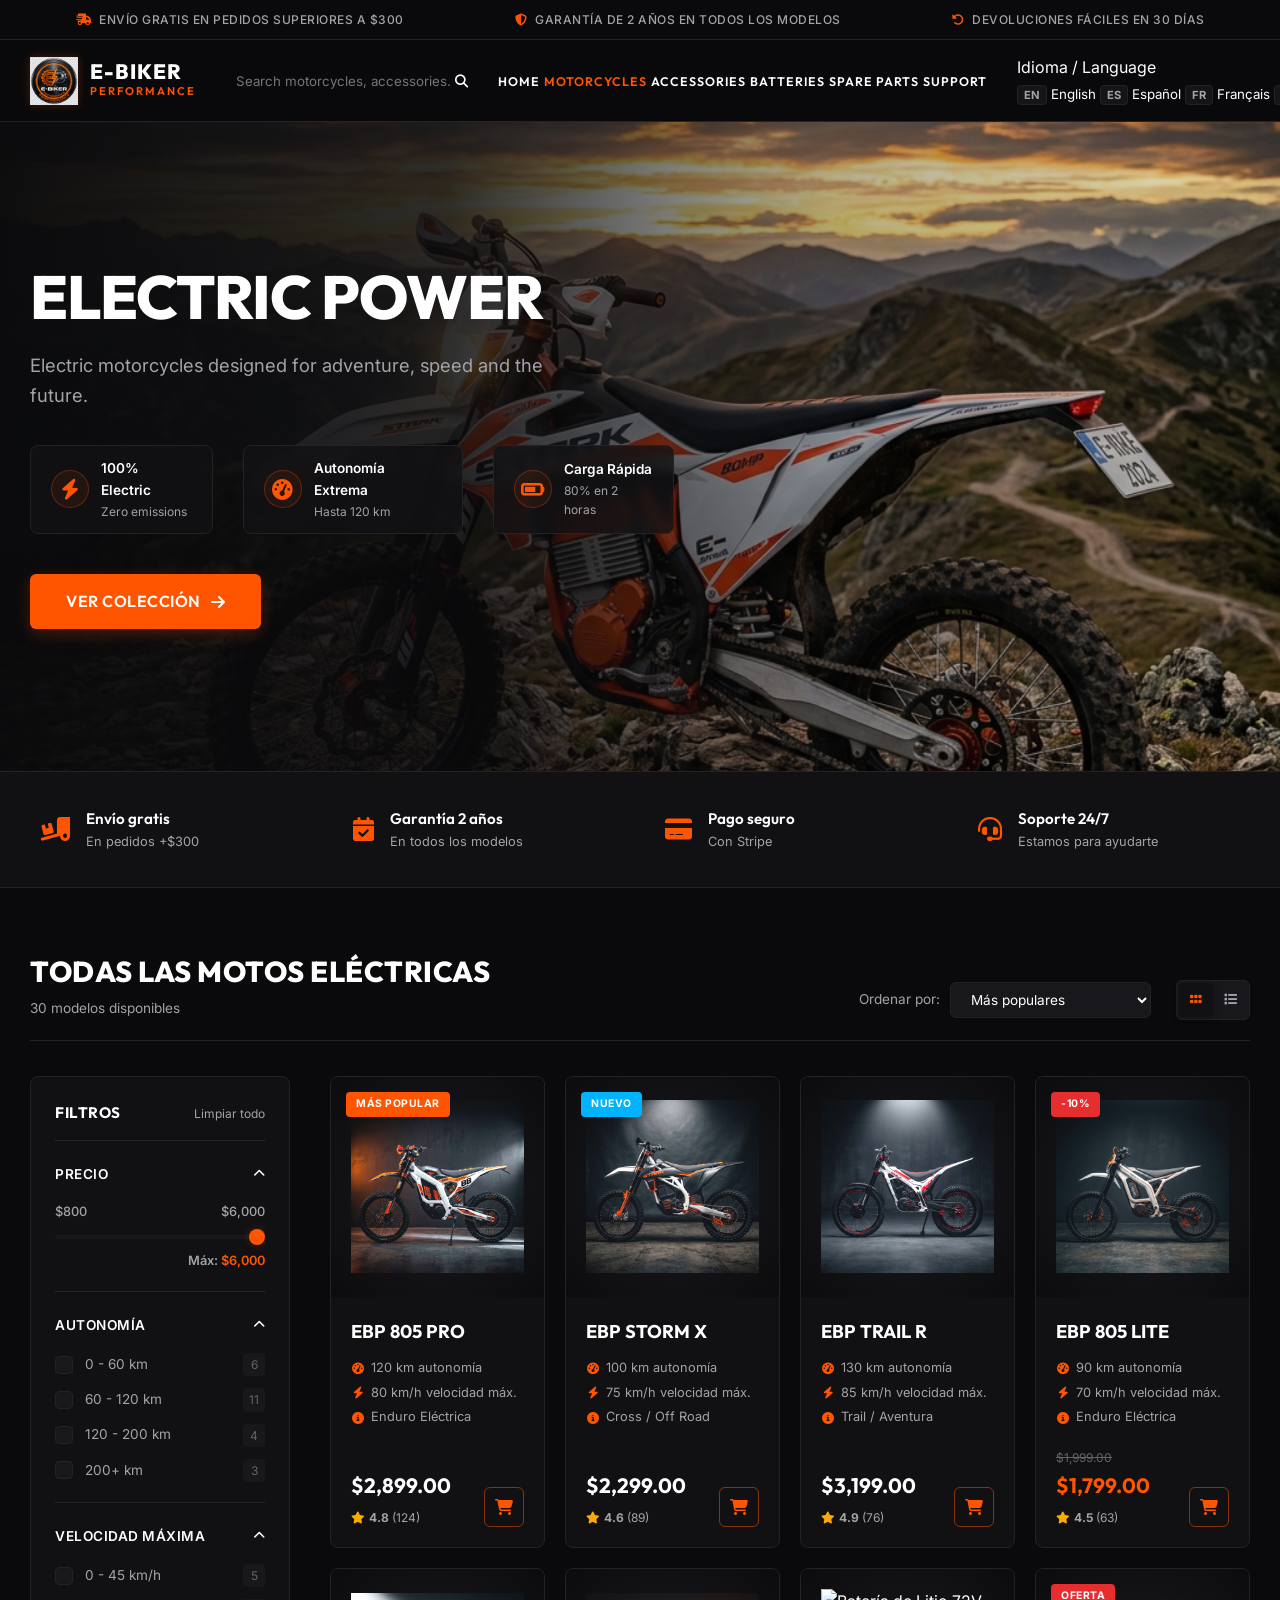
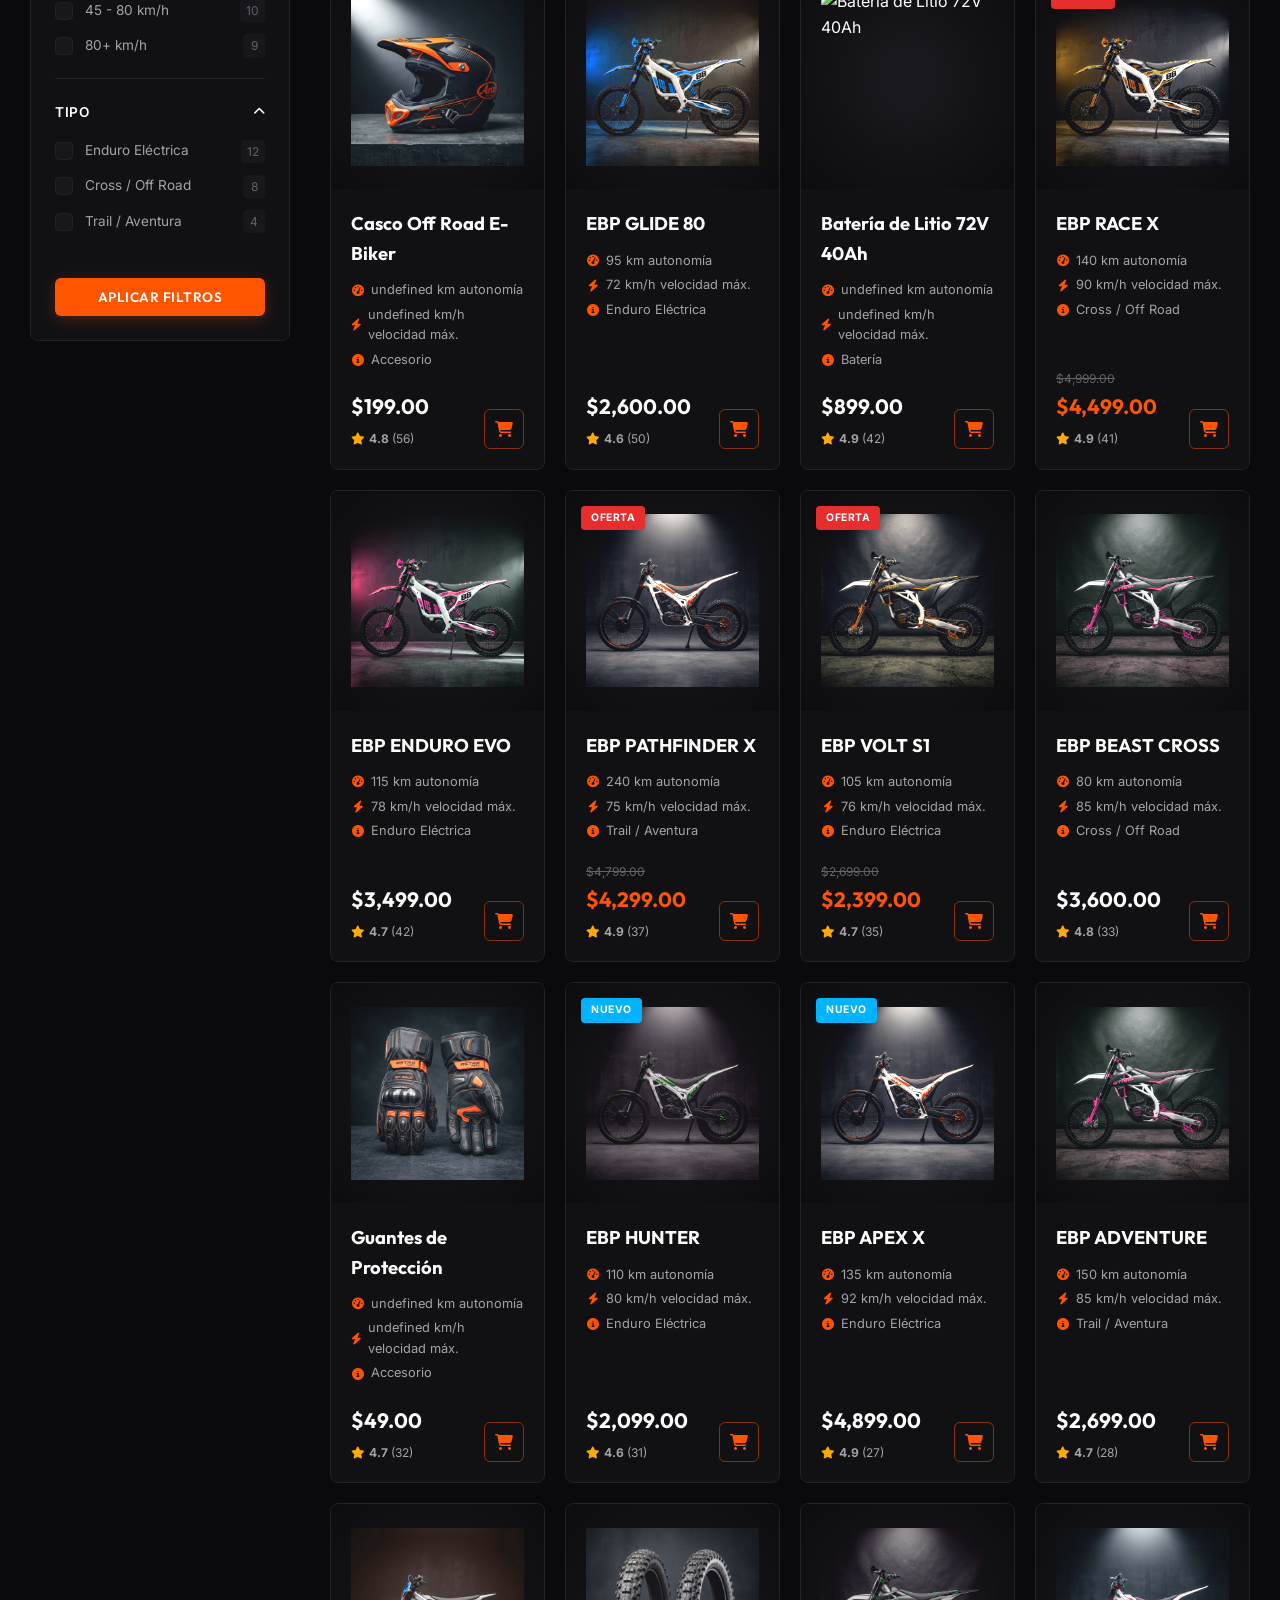
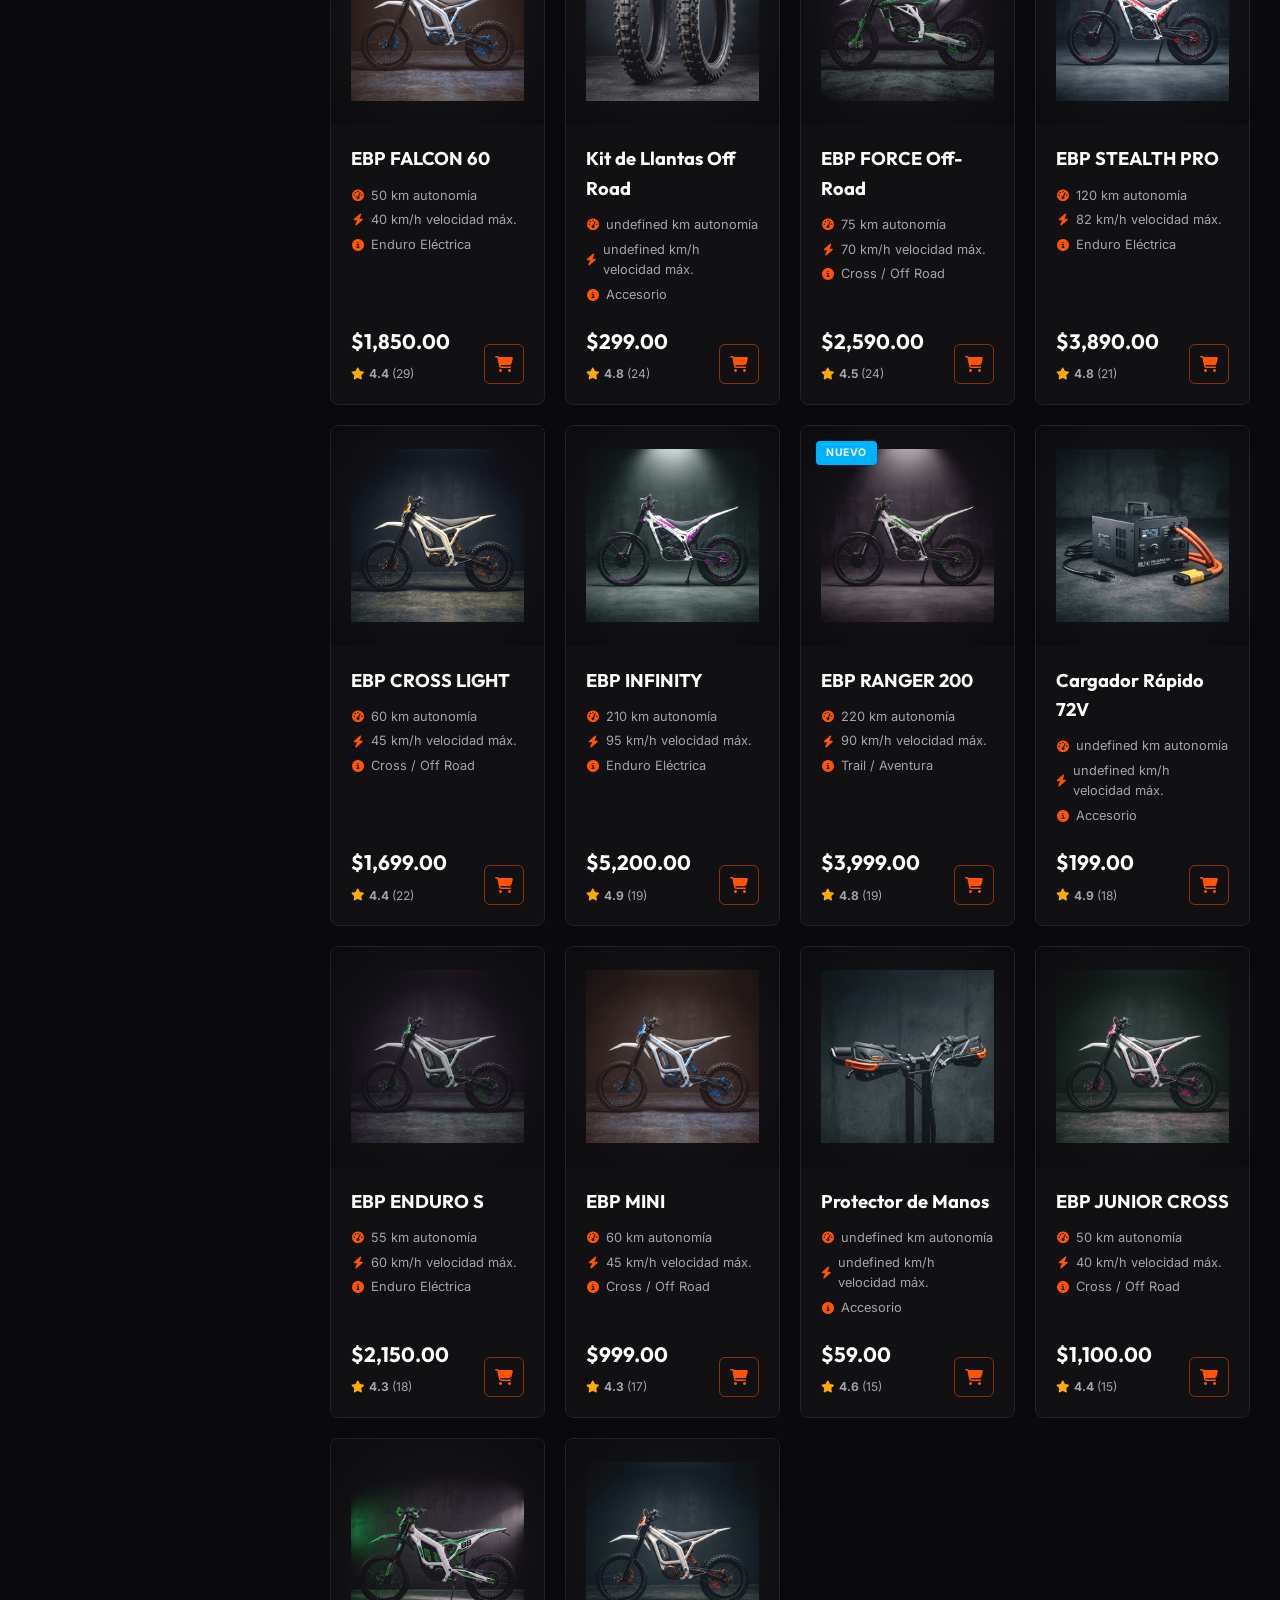
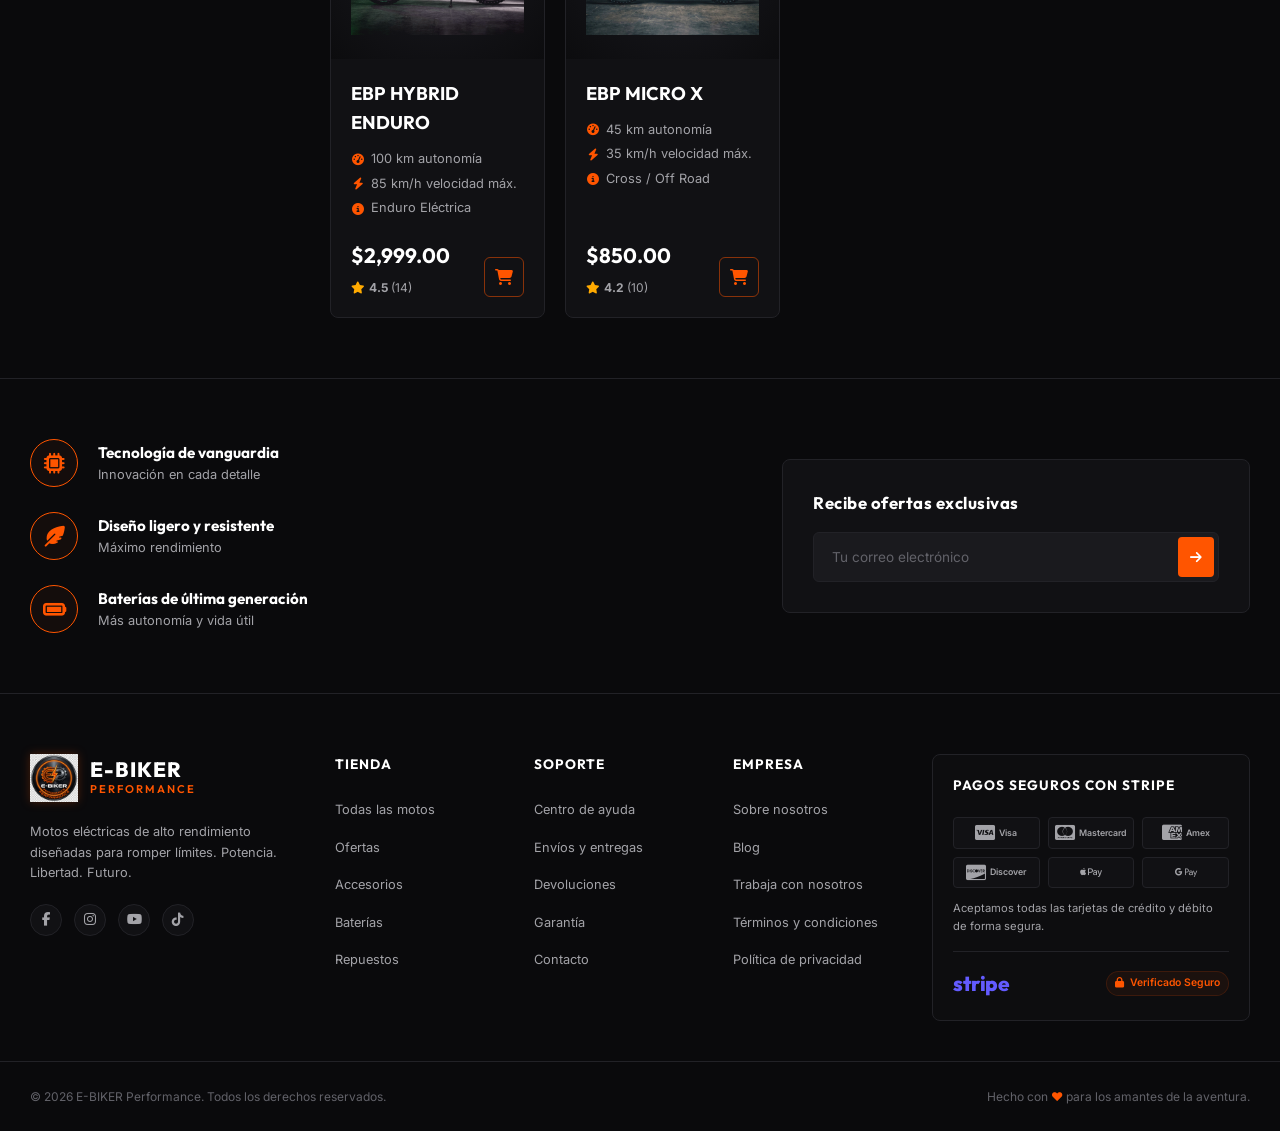
==== commit 49f1af08: "Optimize header layout spacing and make navigation links smaller to prevent overlap" ====
--- a/index.html
+++ b/index.html
@@ -1,5 +1,5 @@
 <!DOCTYPE html>
-<html lang="es">
+<html lang="en">
 <head>
     <meta charset="UTF-8">
     <meta name="viewport" content="width=device-width, initial-scale=1.0">
@@ -45,12 +45,40 @@
 
             <!-- Navigation Links -->
             <nav class="nav-menu" id="navMenu">
-                <a href="#" class="nav-link">INICIO</a>
-                <a href="#motos-section" class="nav-link active">MOTOS</a>
-                <a href="#" class="nav-link">ACCESORIOS</a>
-                <a href="#" class="nav-link">BATERÍAS</a>
-                <a href="#" class="nav-link">REPUESTOS</a>
-                <a href="#" class="nav-link">SOPORTE</a>
+                <!-- Mobile Search Box inside drawer -->
+                <div class="mobile-nav-search">
+                    <input type="text" id="mobileSearchInput" placeholder="Buscar motos, accesorios...">
+                    <button id="mobileSearchBtn" aria-label="Buscar"><i class="fa-solid fa-magnifying-glass"></i></button>
+                </div>
+
+                <!-- Nav Links Wrapper -->
+                <div class="nav-links-wrapper">
+                    <a href="#" class="nav-link" data-i18n="navInicio">HOME</a>
+                    <a href="#motos-section" class="nav-link active" data-i18n="navMotos">MOTORCYCLES</a>
+                    <a href="#" class="nav-link" data-i18n="navAccesorios">ACCESSORIES</a>
+                    <a href="#" class="nav-link" data-i18n="navBaterias">BATTERIES</a>
+                    <a href="#" class="nav-link" data-i18n="navRepuestos">SPARE PARTS</a>
+                    <a href="#" class="nav-link" data-i18n="navSoporte">SUPPORT</a>
+                </div>
+
+                <!-- Mobile Language Selector inside drawer -->
+                <div class="mobile-lang-selector">
+                    <span class="mobile-lang-title">Idioma / Language</span>
+                    <div class="mobile-lang-grid">
+                        <button class="mobile-lang-btn active" data-lang="en">
+                            <span class="lang-flag-text">EN</span> English
+                        </button>
+                        <button class="mobile-lang-btn" data-lang="es">
+                            <span class="lang-flag-text">ES</span> Español
+                        </button>
+                        <button class="mobile-lang-btn" data-lang="fr">
+                            <span class="lang-flag-text">FR</span> Français
+                        </button>
+                        <button class="mobile-lang-btn" data-lang="de">
+                            <span class="lang-flag-text">DE</span> Deutsch
+                        </button>
+                    </div>
+                </div>
             </nav>
 
             <!-- Navigation Actions (Search, Account, Cart) -->
@@ -61,15 +89,43 @@
                 </div>
                 <button class="action-btn account-btn" aria-label="Mi Cuenta">
                     <i class="fa-regular fa-user"></i>
-                    <span>Cuenta</span>
+                    <span data-i18n="accountText">Cuenta</span>
                 </button>
-                <button class="action-btn cart-toggle-btn" id="cartToggleBtn" aria-label="Ver Carrito">
+                <button class="action-btn cart-toggle-btn" id="cartToggleBtn" aria-label="View Cart">
                     <div class="cart-icon-wrapper">
                         <i class="fa-solid fa-cart-shopping"></i>
                         <span class="cart-badge" id="cartBadge">0</span>
                     </div>
-                    <span>Carrito</span>
+                    <span data-i18n="cart">Cart</span>
                 </button>
+                
+                <!-- Language Selector Dropdown (Desktop) -->
+                <div class="lang-dropdown-container">
+                    <button class="lang-dropdown-trigger" id="langDropdownTrigger" aria-label="Select Language">
+                        <span class="lang-flag-text">EN</span>
+                        <span class="lang-name-text">English</span>
+                        <i class="fa-solid fa-chevron-down"></i>
+                    </button>
+                    <div class="lang-dropdown-menu">
+                        <button class="lang-dropdown-item active" data-lang="en">
+                            <span class="lang-flag-text">EN</span>
+                            <span>English</span>
+                        </button>
+                        <button class="lang-dropdown-item" data-lang="es">
+                            <span class="lang-flag-text">ES</span>
+                            <span>Español</span>
+                        </button>
+                        <button class="lang-dropdown-item" data-lang="fr">
+                            <span class="lang-flag-text">FR</span>
+                            <span>Français</span>
+                        </button>
+                        <button class="lang-dropdown-item" data-lang="de">
+                            <span class="lang-flag-text">DE</span>
+                            <span>Deutsch</span>
+                        </button>
+                    </div>
+                </div>
+
                 <!-- Hamburger menu for mobile -->
                 <button class="mobile-menu-btn" id="mobileMenuBtn" aria-label="Menu">
                     <i class="fa-solid fa-bars"></i>
@@ -82,12 +138,12 @@
     <section class="hero-banner">
         <div class="hero-container">
             <div class="hero-content">
-                <h1 class="hero-title">
-                    POTENCIA ELÉCTRICA
-                    <span class="highlight">SIN LÍMITES</span>
+                <h1 class="hero-title" data-i18n="heroTitle">
+                    ELECTRIC POWER
+                    <span class="highlight" data-i18n="withoutLimits">WITHOUT LIMITS</span>
                 </h1>
-                <p class="hero-subtitle">
-                    Motos eléctricas diseñadas para la aventura, la velocidad y el futuro.
+                <p class="hero-subtitle" data-i18n="heroSubtitle">
+                    Electric motorcycles designed for adventure, speed and the future.
                 </p>
 
                 <!-- Key Metrics -->
@@ -97,8 +153,8 @@
                             <i class="fa-solid fa-bolt"></i>
                         </div>
                         <div class="metric-details">
-                            <span class="metric-title">100% Eléctricas</span>
-                            <span class="metric-desc">Cero emisiones</span>
+                            <span class="metric-title" data-i18n="metricElectric">100% Electric</span>
+                            <span class="metric-desc" data-i18n="metricZero">Cero emisiones</span>
                         </div>
                     </div>
                     <div class="metric-item">
@@ -530,6 +586,7 @@
     </div>
 
     <!-- Custom JS -->
+    <script src="i18n.js"></script>
     <script src="app.js"></script>
 </body>
 </html>
--- a/styles.css
+++ b/styles.css
@@ -186,6 +186,8 @@
     display: flex;
     align-items: center;
     gap: 12px;
+    flex-shrink: 0;
+    margin-right: 40px; /* Prevent INICIO from touching or overlapping the logo */
 }
 .nav-logo-img {
     width: 48px;
@@ -217,15 +219,17 @@
     display: flex;
     align-items: center;
     gap: 30px;
+    flex-shrink: 0;
 }
 .nav-link {
     font-family: var(--font-heading);
-    font-size: 0.85rem;
+    font-size: 0.78rem; /* Smaller, cleaner font size */
     font-weight: 600;
     color: var(--text-primary);
-    letter-spacing: 0.5px;
+    letter-spacing: 1px; /* Extra letter-spacing for premium legibility */
     padding: 8px 0;
     transition: var(--transition-smooth);
+    white-space: nowrap;
 }
 .nav-link:hover, .nav-link.active {
     color: var(--accent-orange);
@@ -236,7 +240,105 @@
     display: flex;
     align-items: center;
     gap: 20px;
-}
+    flex-shrink: 0;
+}
+
+/* Custom Language Dropdown (Desktop) */
+.lang-dropdown-container {
+    position: relative;
+    display: inline-block;
+}
+.lang-dropdown-trigger {
+    background: var(--bg-tertiary);
+    border: 1px solid var(--border-color);
+    color: var(--text-secondary);
+    padding: 6px 12px;
+    border-radius: 20px;
+    font-size: 0.8rem;
+    font-weight: 600;
+    cursor: pointer;
+    display: flex;
+    align-items: center;
+    gap: 8px;
+    transition: var(--transition-smooth);
+}
+.lang-dropdown-trigger:hover {
+    border-color: var(--accent-orange);
+    color: var(--text-primary);
+}
+.lang-dropdown-trigger i {
+    font-size: 0.7rem;
+    transition: transform 0.3s ease;
+}
+.lang-dropdown-container:hover .lang-dropdown-trigger i {
+    transform: rotate(180deg);
+}
+.lang-dropdown-menu {
+    position: absolute;
+    top: calc(100% + 8px);
+    right: 0;
+    background: rgba(18, 18, 22, 0.95);
+    backdrop-filter: blur(12px);
+    border: 1px solid var(--border-color);
+    border-radius: 12px;
+    padding: 8px;
+    min-width: 140px;
+    display: flex;
+    flex-direction: column;
+    gap: 4px;
+    box-shadow: 0 10px 25px rgba(0, 0, 0, 0.5);
+    opacity: 0;
+    visibility: hidden;
+    transform: translateY(10px);
+    transition: opacity 0.3s ease, transform 0.3s ease, visibility 0.3s;
+    z-index: 110;
+}
+.lang-dropdown-container:hover .lang-dropdown-menu {
+    opacity: 1;
+    visibility: visible;
+    transform: translateY(0);
+}
+.lang-dropdown-item {
+    background: transparent;
+    border: none;
+    color: var(--text-secondary);
+    padding: 8px 12px;
+    border-radius: 8px;
+    font-size: 0.8rem;
+    font-weight: 500;
+    cursor: pointer;
+    display: flex;
+    align-items: center;
+    gap: 8px;
+    width: 100%;
+    text-align: left;
+    transition: var(--transition-smooth);
+}
+.lang-dropdown-item:hover {
+    background: rgba(255, 255, 255, 0.05);
+    color: var(--accent-orange);
+}
+.lang-dropdown-item.active {
+    background: rgba(255, 85, 0, 0.1);
+    color: var(--accent-orange);
+    font-weight: 600;
+}
+.lang-flag-text {
+    font-size: 0.7rem;
+    font-weight: 700;
+    background: rgba(255, 255, 255, 0.05);
+    padding: 2px 6px;
+    border-radius: 4px;
+    border: 1px solid var(--border-color);
+    color: var(--text-secondary);
+}
+.lang-dropdown-item.active .lang-flag-text,
+.lang-dropdown-trigger:hover .lang-flag-text {
+    border-color: var(--accent-orange);
+    color: var(--accent-orange);
+    background: rgba(255, 85, 0, 0.1);
+}
+
 
 /* Search Box */
 .search-box {
@@ -1746,6 +1848,38 @@
     }
 }
 
+/* Tablet layout spacing optimizations to keep menu horizontal and prevent overlap */
+@media (max-width: 1200px) {
+    .search-box {
+        width: 180px;
+    }
+    .nav-menu {
+        gap: 20px;
+    }
+}
+
+@media (max-width: 1100px) {
+    .search-box {
+        display: none; /* Hide standard search box to save space */
+    }
+    .action-btn span {
+        display: none; /* Icon-only for Cuenta and Cart */
+    }
+}
+
+@media (max-width: 900px) {
+    .nav-menu {
+        gap: 15px;
+    }
+    .logo-area {
+        margin-right: 20px;
+    }
+    .nav-link {
+        font-size: 0.72rem; /* Keep links beautifully proportioned on smaller tablets */
+        letter-spacing: 0.5px;
+    }
+}
+
 @media (max-width: 768px) {
     .top-bar {
         display: none;
@@ -1756,38 +1890,177 @@
     .header-container {
         padding: 10px 20px;
     }
+    
+    /* Mobile Full-width Sliding Menu (Positioned below the header) */
     .nav-menu {
         position: fixed;
         top: 70px;
         left: -100%;
         width: 100%;
         height: calc(100vh - 70px);
-        background-color: var(--bg-primary);
+        background-color: rgba(10, 10, 12, 0.96);
+        backdrop-filter: blur(15px);
+        -webkit-backdrop-filter: blur(15px);
         flex-direction: column;
-        padding: 40px 20px;
-        gap: 25px;
-        transition: var(--transition-smooth);
+        justify-content: flex-start;
+        align-items: stretch;
+        padding: 30px 25px;
+        gap: 0;
+        transition: left 0.4s cubic-bezier(0.16, 1, 0.3, 1);
         border-top: 1px solid var(--border-color);
+        z-index: 99;
+        margin: 0;
+        box-shadow: 0 10px 30px rgba(0, 0, 0, 0.5);
     }
     .nav-menu.active {
         left: 0;
     }
+    
+    .nav-links-wrapper {
+        display: flex;
+        flex-direction: column;
+        width: 100%;
+        margin-bottom: 25px;
+    }
+    
     .nav-link {
-        font-size: 1.1rem;
-    }
+        font-size: 1.05rem;
+        padding: 14px 0;
+        border-bottom: 1px solid rgba(255, 255, 255, 0.05);
+        width: 100%;
+        display: flex;
+        align-items: center;
+        justify-content: space-between;
+        font-family: var(--font-heading);
+    }
+    .nav-link::after {
+        content: '\f054';
+        font-family: 'Font Awesome 6 Free';
+        font-weight: 900;
+        font-size: 0.75rem;
+        opacity: 0.4;
+        transition: transform 0.3s ease;
+    }
+    .nav-link:hover::after {
+        transform: translateX(4px);
+        opacity: 1;
+        color: var(--accent-orange);
+    }
+    
     .mobile-menu-btn {
         display: block;
-    }
+        position: relative;
+        z-index: 100;
+        background: transparent;
+        border: none;
+        color: var(--text-primary);
+        font-size: 1.3rem;
+        cursor: pointer;
+        padding: 5px;
+        transition: var(--transition-smooth);
+    }
+    .mobile-menu-btn:hover {
+        color: var(--accent-orange);
+    }
+    
     .search-box {
-        display: none; /* Hide standard search box on mobile */
-    }
+        display: none;
+    }
+    
     .header-actions {
         gap: 15px;
     }
     .action-btn span {
-        display: none; /* Icon only on mobile */
+        display: none;
     }
     
+    .lang-dropdown-container {
+        display: none;
+    }
+
+    /* Mobile Search Bar inside menu */
+    .mobile-nav-search {
+        display: flex;
+        align-items: center;
+        background-color: var(--bg-tertiary);
+        border: 1px solid var(--border-color);
+        border-radius: 25px;
+        padding: 8px 16px;
+        margin-bottom: 25px;
+        transition: var(--transition-smooth);
+    }
+    .mobile-nav-search:focus-within {
+        border-color: var(--accent-orange);
+        box-shadow: 0 0 10px rgba(255, 85, 0, 0.15);
+    }
+    .mobile-nav-search input {
+        width: 100%;
+        background: transparent;
+        border: none;
+        outline: none;
+        color: var(--text-primary);
+        font-size: 0.9rem;
+    }
+    .mobile-nav-search button {
+        background: transparent;
+        border: none;
+        color: var(--text-secondary);
+        cursor: pointer;
+        font-size: 0.9rem;
+        transition: var(--transition-smooth);
+    }
+    .mobile-nav-search button:hover {
+        color: var(--accent-orange);
+    }
+
+    /* Mobile Language Selector inside menu */
+    .mobile-lang-selector {
+        margin-top: auto;
+        padding-top: 20px;
+        border-top: 1px solid rgba(255, 255, 255, 0.08);
+        display: flex;
+        flex-direction: column;
+        gap: 12px;
+    }
+    .mobile-lang-title {
+        font-size: 0.75rem;
+        font-weight: 600;
+        color: var(--text-muted);
+        text-transform: uppercase;
+        letter-spacing: 1px;
+    }
+    .mobile-lang-grid {
+        display: grid;
+        grid-template-columns: repeat(2, 1fr);
+        gap: 8px;
+    }
+    .mobile-lang-btn {
+        background: rgba(255, 255, 255, 0.02);
+        border: 1px solid var(--border-color);
+        border-radius: 8px;
+        padding: 10px;
+        color: var(--text-secondary);
+        font-size: 0.8rem;
+        font-weight: 600;
+        display: flex;
+        align-items: center;
+        justify-content: center;
+        gap: 8px;
+        cursor: pointer;
+        transition: var(--transition-smooth);
+    }
+    .mobile-lang-btn:hover {
+        background: rgba(255, 255, 255, 0.05);
+        color: var(--text-primary);
+    }
+    .mobile-lang-btn.active {
+        border-color: var(--accent-orange);
+        background: rgba(255, 85, 0, 0.1);
+        color: var(--accent-orange);
+    }
+}
+
+@media (max-width: 768px) {
     .hero-title { font-size: 2.5rem; }
     
     .product-grid {
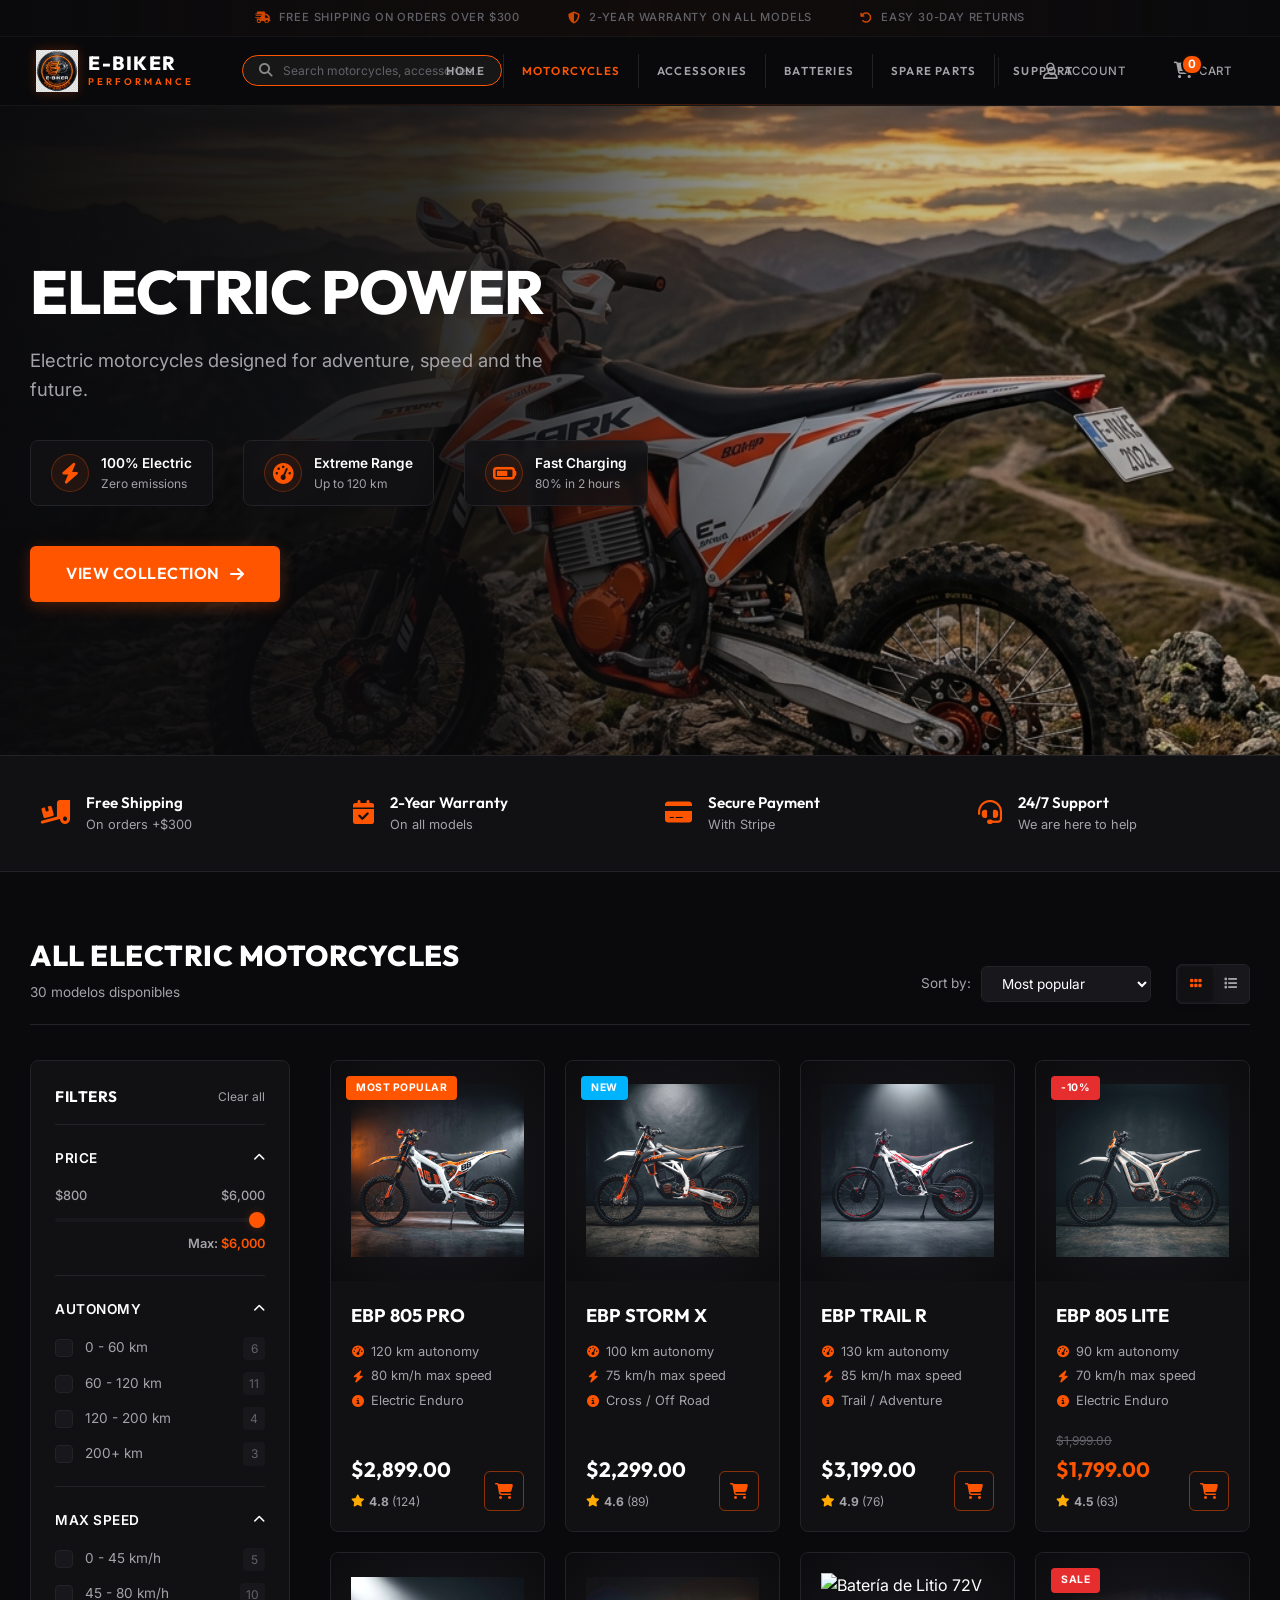
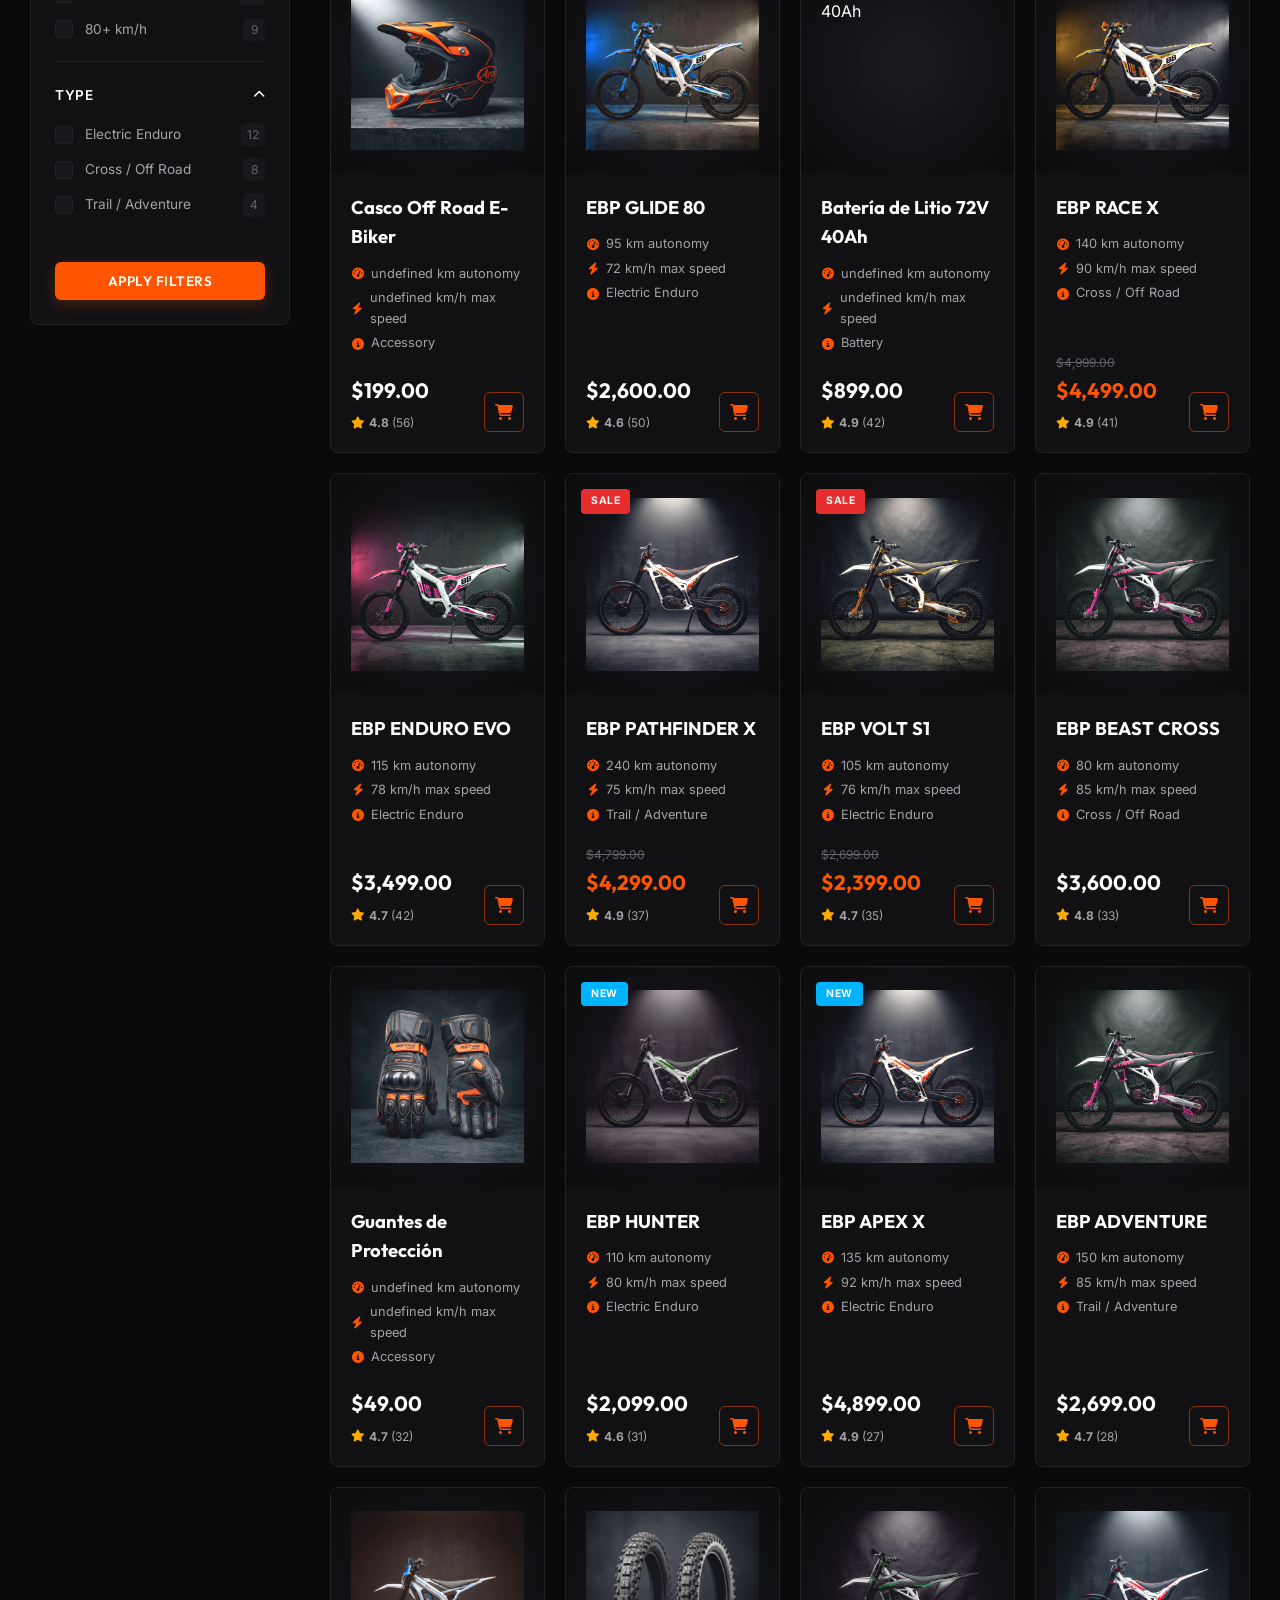
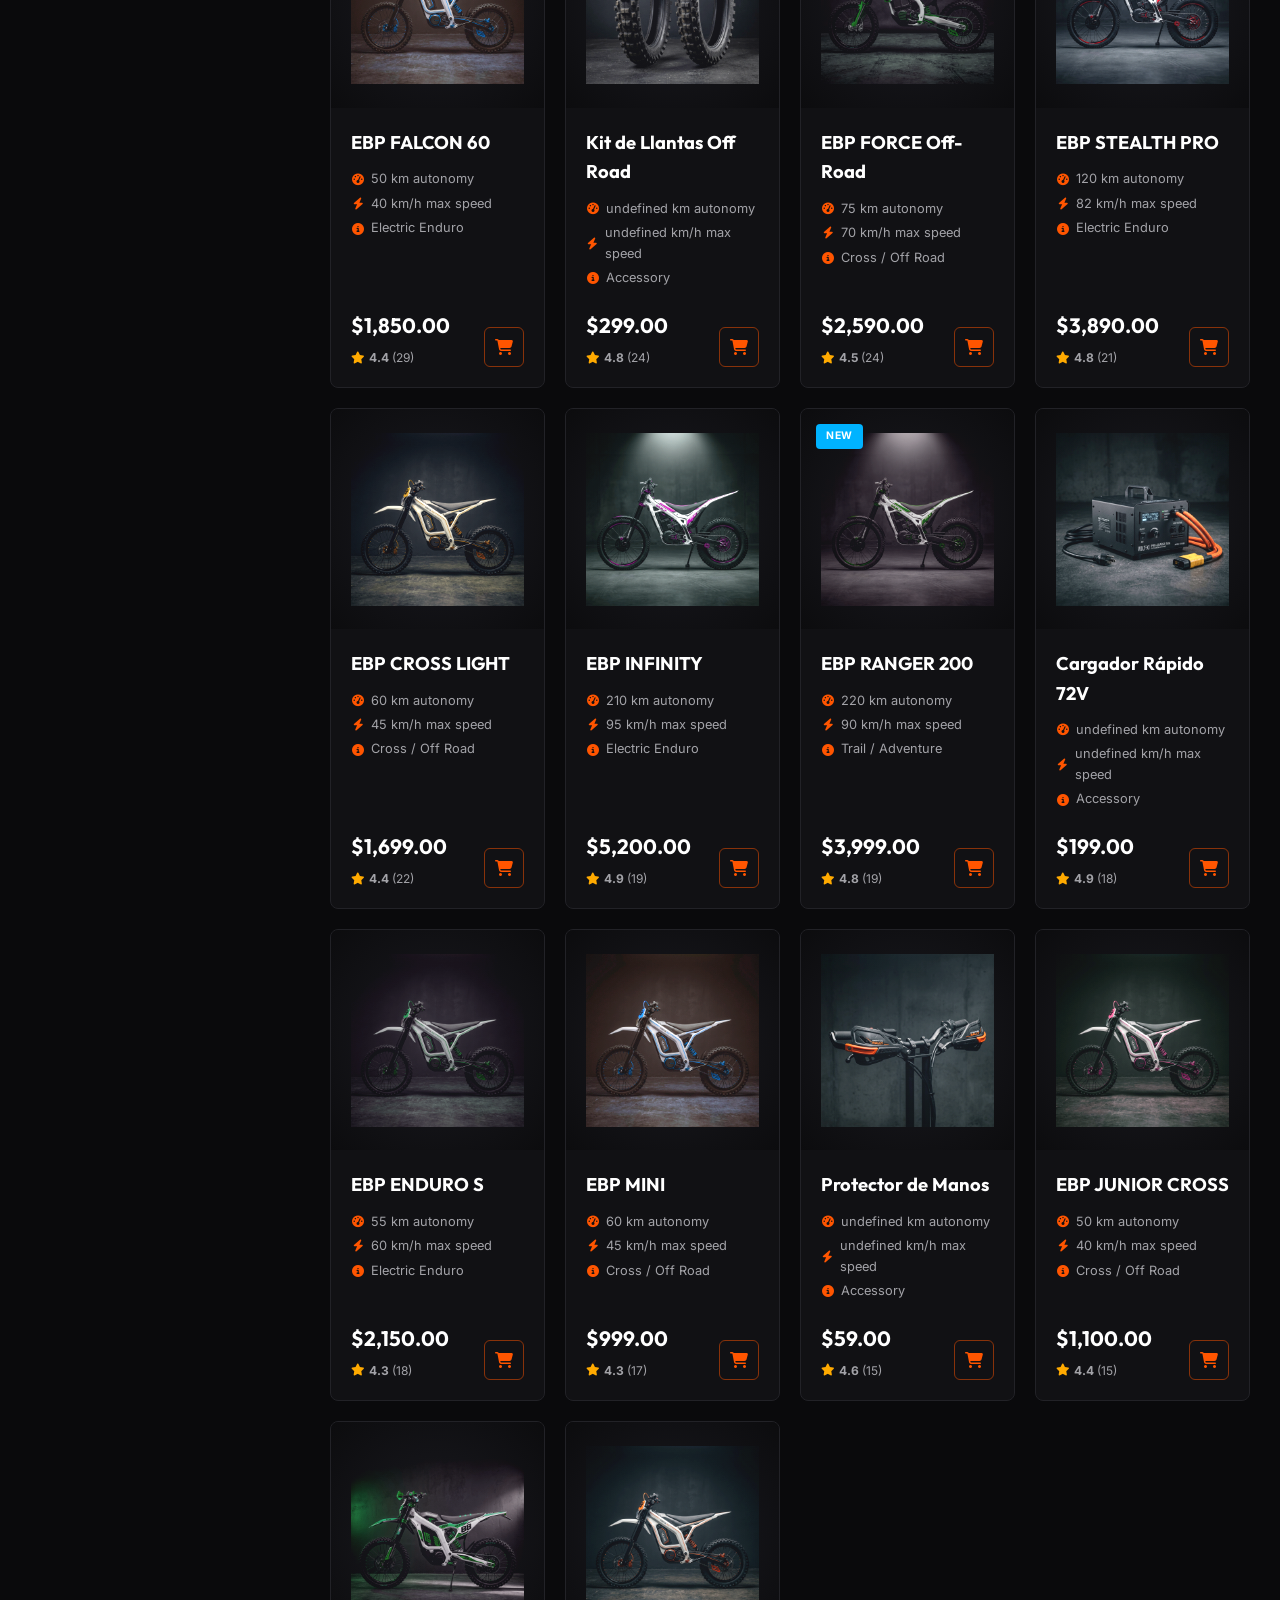
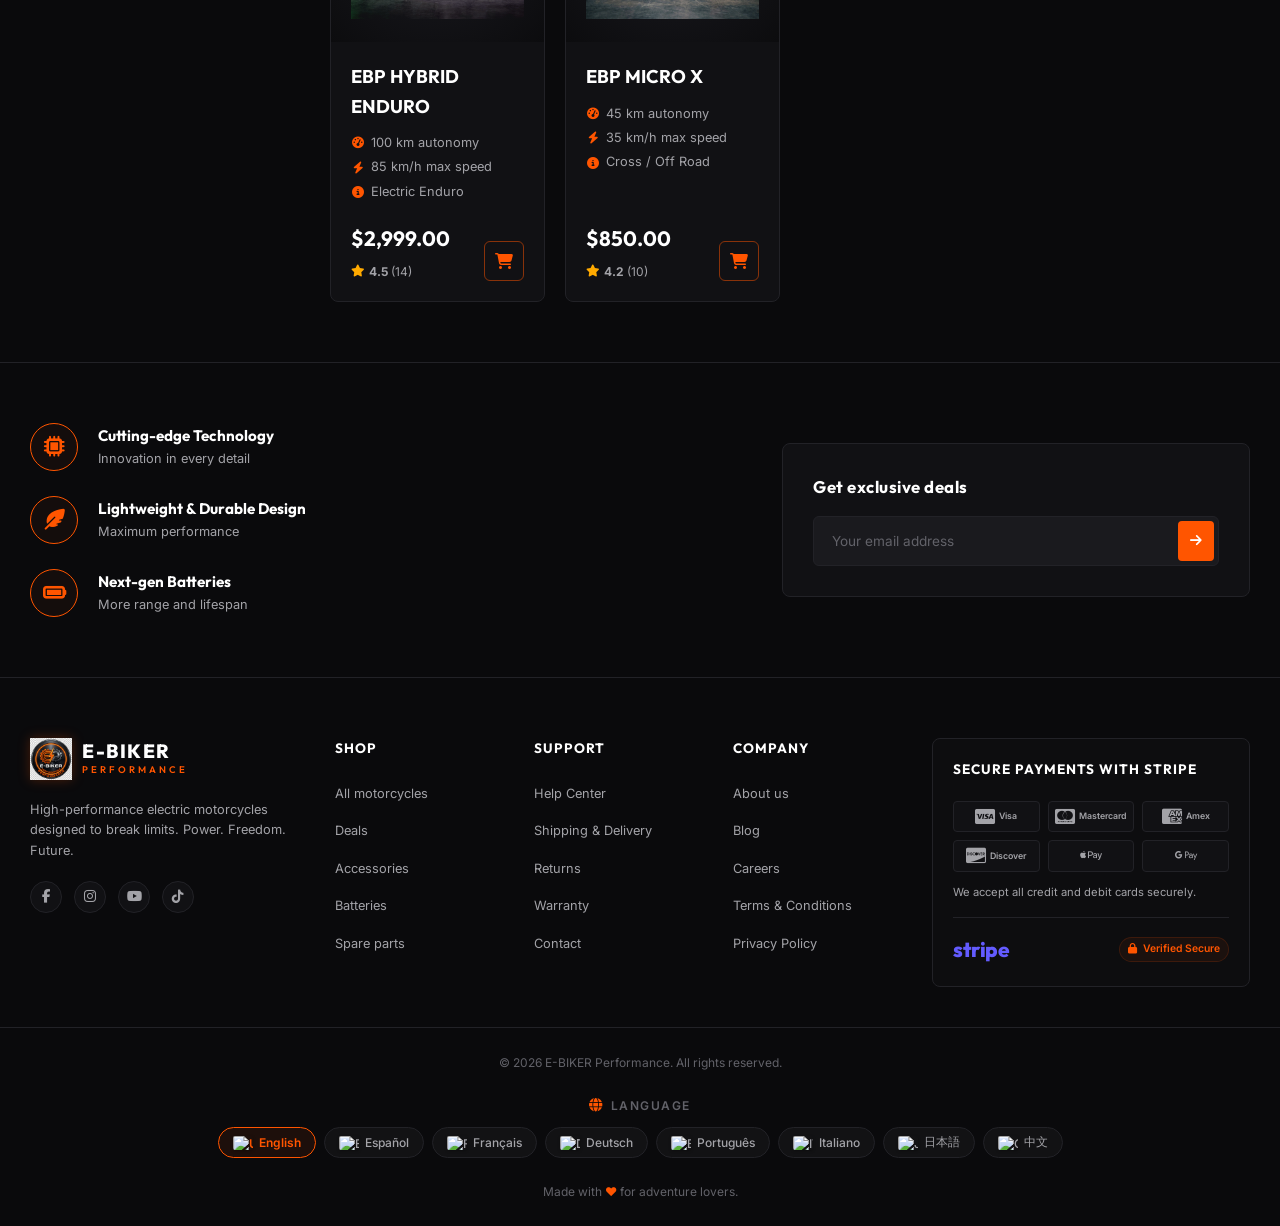
==== commit 107a1c2f: "Refactor nav menu spacing, fix search box desktop layout, and translate original store text to Engli" ====
--- a/index.html
+++ b/index.html
@@ -3,7 +3,7 @@
 <head>
     <meta charset="UTF-8">
     <meta name="viewport" content="width=device-width, initial-scale=1.0">
-    <title>E-BIKER Performance | Motos Eléctricas de Alto Rendimiento</title>
+    <title>E-BIKER Performance | High-Performance Electric Motorcycles</title>
     <!-- Google Fonts: Outfit & Inter -->
     <link rel="preconnect" href="https://fonts.googleapis.com">
     <link rel="preconnect" href="https://fonts.gstatic.com" crossorigin>
@@ -19,15 +19,15 @@
     <div class="top-bar">
         <div class="top-bar-item">
             <i class="fa-solid fa-truck-fast"></i>
-            <span>Envío gratis en pedidos superiores a $300</span>
+            <span>Free shipping on orders over $300</span>
         </div>
         <div class="top-bar-item">
             <i class="fa-solid fa-shield-halved"></i>
-            <span>Garantía de 2 años en todos los modelos</span>
+            <span>2-year warranty on all models</span>
         </div>
         <div class="top-bar-item">
             <i class="fa-solid fa-rotate-left"></i>
-            <span>Devoluciones fáciles en 30 días</span>
+            <span>Easy 30-day returns</span>
         </div>
     </div>
 
@@ -43,12 +43,18 @@
                 </div>
             </a>
 
+            <!-- Search Box (Desktop) -->
+            <div class="search-box">
+                <i class="fa-solid fa-magnifying-glass search-icon-left"></i>
+                <input type="text" id="searchInput" placeholder="Search motorcycles, accessories...">
+            </div>
+
             <!-- Navigation Links -->
             <nav class="nav-menu" id="navMenu">
                 <!-- Mobile Search Box inside drawer -->
                 <div class="mobile-nav-search">
-                    <input type="text" id="mobileSearchInput" placeholder="Buscar motos, accesorios...">
-                    <button id="mobileSearchBtn" aria-label="Buscar"><i class="fa-solid fa-magnifying-glass"></i></button>
+                    <input type="text" id="mobileSearchInput" placeholder="Search motorcycles, accessories...">
+                    <button id="mobileSearchBtn" aria-label="Search"><i class="fa-solid fa-magnifying-glass"></i></button>
                 </div>
 
                 <!-- Nav Links Wrapper -->
@@ -61,35 +67,14 @@
                     <a href="#" class="nav-link" data-i18n="navSoporte">SUPPORT</a>
                 </div>
 
-                <!-- Mobile Language Selector inside drawer -->
-                <div class="mobile-lang-selector">
-                    <span class="mobile-lang-title">Idioma / Language</span>
-                    <div class="mobile-lang-grid">
-                        <button class="mobile-lang-btn active" data-lang="en">
-                            <span class="lang-flag-text">EN</span> English
-                        </button>
-                        <button class="mobile-lang-btn" data-lang="es">
-                            <span class="lang-flag-text">ES</span> Español
-                        </button>
-                        <button class="mobile-lang-btn" data-lang="fr">
-                            <span class="lang-flag-text">FR</span> Français
-                        </button>
-                        <button class="mobile-lang-btn" data-lang="de">
-                            <span class="lang-flag-text">DE</span> Deutsch
-                        </button>
-                    </div>
-                </div>
+
             </nav>
 
             <!-- Navigation Actions (Search, Account, Cart) -->
             <div class="header-actions">
-                <div class="search-box">
-                    <input type="text" id="searchInput" placeholder="Buscar motos, accesorios...">
-                    <button class="search-btn" aria-label="Buscar"><i class="fa-solid fa-magnifying-glass"></i></button>
-                </div>
-                <button class="action-btn account-btn" aria-label="Mi Cuenta">
+                <button class="action-btn account-btn" aria-label="My Account">
                     <i class="fa-regular fa-user"></i>
-                    <span data-i18n="accountText">Cuenta</span>
+                    <span data-i18n="accountText">Account</span>
                 </button>
                 <button class="action-btn cart-toggle-btn" id="cartToggleBtn" aria-label="View Cart">
                     <div class="cart-icon-wrapper">
@@ -98,33 +83,8 @@
                     </div>
                     <span data-i18n="cart">Cart</span>
                 </button>
-                
-                <!-- Language Selector Dropdown (Desktop) -->
-                <div class="lang-dropdown-container">
-                    <button class="lang-dropdown-trigger" id="langDropdownTrigger" aria-label="Select Language">
-                        <span class="lang-flag-text">EN</span>
-                        <span class="lang-name-text">English</span>
-                        <i class="fa-solid fa-chevron-down"></i>
-                    </button>
-                    <div class="lang-dropdown-menu">
-                        <button class="lang-dropdown-item active" data-lang="en">
-                            <span class="lang-flag-text">EN</span>
-                            <span>English</span>
-                        </button>
-                        <button class="lang-dropdown-item" data-lang="es">
-                            <span class="lang-flag-text">ES</span>
-                            <span>Español</span>
-                        </button>
-                        <button class="lang-dropdown-item" data-lang="fr">
-                            <span class="lang-flag-text">FR</span>
-                            <span>Français</span>
-                        </button>
-                        <button class="lang-dropdown-item" data-lang="de">
-                            <span class="lang-flag-text">DE</span>
-                            <span>Deutsch</span>
-                        </button>
-                    </div>
-                </div>
+
+
 
                 <!-- Hamburger menu for mobile -->
                 <button class="mobile-menu-btn" id="mobileMenuBtn" aria-label="Menu">
@@ -154,7 +114,7 @@
                         </div>
                         <div class="metric-details">
                             <span class="metric-title" data-i18n="metricElectric">100% Electric</span>
-                            <span class="metric-desc" data-i18n="metricZero">Cero emisiones</span>
+                            <span class="metric-desc" data-i18n="metricZero">Zero emissions</span>
                         </div>
                     </div>
                     <div class="metric-item">
@@ -162,8 +122,8 @@
                             <i class="fa-solid fa-gauge-high"></i>
                         </div>
                         <div class="metric-details">
-                            <span class="metric-title">Autonomía Extrema</span>
-                            <span class="metric-desc">Hasta 120 km</span>
+                            <span class="metric-title">Extreme Range</span>
+                            <span class="metric-desc">Up to 120 km</span>
                         </div>
                     </div>
                     <div class="metric-item">
@@ -171,15 +131,15 @@
                             <i class="fa-solid fa-battery-three-quarters"></i>
                         </div>
                         <div class="metric-details">
-                            <span class="metric-title">Carga Rápida</span>
-                            <span class="metric-desc">80% en 2 horas</span>
+                            <span class="metric-title">Fast Charging</span>
+                            <span class="metric-desc">80% in 2 hours</span>
                         </div>
                     </div>
                 </div>
 
                 <!-- Call to Action -->
                 <a href="#motos-section" class="btn btn-primary hero-btn">
-                    VER COLECCIÓN <i class="fa-solid fa-arrow-right"></i>
+                    VIEW COLLECTION <i class="fa-solid fa-arrow-right"></i>
                 </a>
             </div>
 
@@ -196,8 +156,8 @@
                     <i class="fa-solid fa-truck-ramp-box"></i>
                 </div>
                 <div class="option-info">
-                    <h3 class="option-title">Envío gratis</h3>
-                    <p class="option-desc">En pedidos +$300</p>
+                    <h3 class="option-title">Free Shipping</h3>
+                    <p class="option-desc">On orders +$300</p>
                 </div>
             </div>
             <div class="option-card">
@@ -205,8 +165,8 @@
                     <i class="fa-solid fa-calendar-check"></i>
                 </div>
                 <div class="option-info">
-                    <h3 class="option-title">Garantía 2 años</h3>
-                    <p class="option-desc">En todos los modelos</p>
+                    <h3 class="option-title">2-Year Warranty</h3>
+                    <p class="option-desc">On all models</p>
                 </div>
             </div>
             <div class="option-card">
@@ -214,8 +174,8 @@
                     <i class="fa-solid fa-credit-card"></i>
                 </div>
                 <div class="option-info">
-                    <h3 class="option-title">Pago seguro</h3>
-                    <p class="option-desc">Con Stripe</p>
+                    <h3 class="option-title">Secure Payment</h3>
+                    <p class="option-desc">With Stripe</p>
                 </div>
             </div>
             <div class="option-card">
@@ -223,8 +183,8 @@
                     <i class="fa-solid fa-headset"></i>
                 </div>
                 <div class="option-info">
-                    <h3 class="option-title">Soporte 24/7</h3>
-                    <p class="option-desc">Estamos para ayudarte</p>
+                    <h3 class="option-title">24/7 Support</h3>
+                    <p class="option-desc">We are here to help</p>
                 </div>
             </div>
         </div>
@@ -237,24 +197,24 @@
             <!-- Section Header -->
             <div class="section-header">
                 <div>
-                    <h2 class="section-title">TODAS LAS MOTOS ELÉCTRICAS</h2>
-                    <p class="product-count" id="productCount">24 modelos disponibles</p>
+                    <h2 class="section-title">ALL ELECTRIC MOTORCYCLES</h2>
+                    <p class="product-count" id="productCount">24 models available</p>
                 </div>
                 <div class="catalog-controls">
                     <div class="sort-wrapper">
-                        <label for="sortBy">Ordenar por:</label>
+                        <label for="sortBy">Sort by:</label>
                         <select id="sortBy" class="sort-select">
-                            <option value="popular">Más populares</option>
-                            <option value="price-asc">Precio: menor a mayor</option>
-                            <option value="price-desc">Precio: mayor a menor</option>
-                            <option value="autonomy">Mayor autonomía</option>
+                            <option value="popular">Most popular</option>
+                            <option value="price-asc">Price: low to high</option>
+                            <option value="price-desc">Price: high to low</option>
+                            <option value="autonomy">Highest autonomy</option>
                         </select>
                     </div>
                     <div class="layout-toggle">
-                        <button class="layout-btn active" id="gridLayoutBtn" aria-label="Vista cuadrícula">
+                        <button class="layout-btn active" id="gridLayoutBtn" aria-label="Grid view">
                             <i class="fa-solid fa-grip"></i>
                         </button>
-                        <button class="layout-btn" id="listLayoutBtn" aria-label="Vista lista">
+                        <button class="layout-btn" id="listLayoutBtn" aria-label="List view">
                             <i class="fa-solid fa-list"></i>
                         </button>
                     </div>
@@ -267,14 +227,14 @@
                 <!-- SIDEBAR FILTERS -->
                 <aside class="sidebar-filters" id="sidebarFilters">
                     <div class="filters-header">
-                        <h3>FILTROS</h3>
-                        <button class="clear-filters-btn" id="clearFiltersBtn">Limpiar todo</button>
+                        <h3>FILTERS</h3>
+                        <button class="clear-filters-btn" id="clearFiltersBtn">Clear all</button>
                     </div>
 
                     <!-- Price Filter -->
                     <div class="filter-group">
                         <button class="filter-group-toggle" aria-expanded="true">
-                            <span>Precio</span>
+                            <span>Price</span>
                             <i class="fa-solid fa-chevron-up"></i>
                         </button>
                         <div class="filter-group-content">
@@ -284,7 +244,7 @@
                             </div>
                             <input type="range" id="priceRange" min="800" max="6000" step="100" value="6000" class="slider-input">
                             <div class="range-value-display">
-                                Máx: <span id="priceCurrentValue" class="orange-text">$6,000</span>
+                                Max: <span id="priceCurrentValue" class="orange-text">$6,000</span>
                             </div>
                         </div>
                     </div>
@@ -292,7 +252,7 @@
                     <!-- Autonomy Filter -->
                     <div class="filter-group">
                         <button class="filter-group-toggle" aria-expanded="true">
-                            <span>Autonomía</span>
+                            <span>Autonomy</span>
                             <i class="fa-solid fa-chevron-up"></i>
                         </button>
                         <div class="filter-group-content">
@@ -326,7 +286,7 @@
                     <!-- Max Speed Filter -->
                     <div class="filter-group">
                         <button class="filter-group-toggle" aria-expanded="true">
-                            <span>Velocidad máxima</span>
+                            <span>Max Speed</span>
                             <i class="fa-solid fa-chevron-up"></i>
                         </button>
                         <div class="filter-group-content">
@@ -354,14 +314,14 @@
                     <!-- Type Filter -->
                     <div class="filter-group">
                         <button class="filter-group-toggle" aria-expanded="true">
-                            <span>Tipo</span>
+                            <span>Type</span>
                             <i class="fa-solid fa-chevron-up"></i>
                         </button>
                         <div class="filter-group-content">
                             <label class="custom-checkbox">
-                                <input type="checkbox" name="type" value="Enduro Eléctrica">
-                                <span class="checkmark"></span>
-                                <span class="label-text">Enduro Eléctrica</span>
+                                <input type="checkbox" name="type" value="Electric Enduro">
+                                <span class="checkmark"></span>
+                                <span class="label-text">Electric Enduro</span>
                                 <span class="badge" id="count-type-1">0</span>
                             </label>
                             <label class="custom-checkbox">
@@ -371,15 +331,15 @@
                                 <span class="badge" id="count-type-2">0</span>
                             </label>
                             <label class="custom-checkbox">
-                                <input type="checkbox" name="type" value="Trail / Aventura">
-                                <span class="checkmark"></span>
-                                <span class="label-text">Trail / Aventura</span>
+                                <input type="checkbox" name="type" value="Trail / Adventure">
+                                <span class="checkmark"></span>
+                                <span class="label-text">Trail / Adventure</span>
                                 <span class="badge" id="count-type-3">0</span>
                             </label>
                         </div>
                     </div>
 
-                    <button class="btn btn-primary apply-filters-btn" id="applyFiltersBtn">APLICAR FILTROS</button>
+                    <button class="btn btn-primary apply-filters-btn" id="applyFiltersBtn">APPLY FILTERS</button>
                 </aside>
 
                 <!-- PRODUCT GRID -->
@@ -400,8 +360,8 @@
                         <i class="fa-solid fa-microchip"></i>
                     </div>
                     <div class="benefit-info">
-                        <h4 class="benefit-heading">Tecnología de vanguardia</h4>
-                        <p class="benefit-sub">Innovación en cada detalle</p>
+                        <h4 class="benefit-heading">Cutting-edge Technology</h4>
+                        <p class="benefit-sub">Innovation in every detail</p>
                     </div>
                 </div>
                 <div class="tech-benefit-item">
@@ -409,8 +369,8 @@
                         <i class="fa-solid fa-feather-pointed"></i>
                     </div>
                     <div class="benefit-info">
-                        <h4 class="benefit-heading">Diseño ligero y resistente</h4>
-                        <p class="benefit-sub">Máximo rendimiento</p>
+                        <h4 class="benefit-heading">Lightweight & Durable Design</h4>
+                        <p class="benefit-sub">Maximum performance</p>
                     </div>
                 </div>
                 <div class="tech-benefit-item">
@@ -418,18 +378,18 @@
                         <i class="fa-solid fa-battery-full"></i>
                     </div>
                     <div class="benefit-info">
-                        <h4 class="benefit-heading">Baterías de última generación</h4>
-                        <p class="benefit-sub">Más autonomía y vida útil</p>
+                        <h4 class="benefit-heading">Next-gen Batteries</h4>
+                        <p class="benefit-sub">More range and lifespan</p>
                     </div>
                 </div>
             </div>
 
             <!-- Newsletter Signup -->
             <div class="newsletter-box">
-                <h4 class="newsletter-title">Recibe ofertas exclusivas</h4>
+                <h4 class="newsletter-title">Get exclusive deals</h4>
                 <form class="newsletter-form" id="newsletterForm">
-                    <input type="email" placeholder="Tu correo electrónico" required id="newsletterEmail">
-                    <button type="submit" class="newsletter-submit-btn" aria-label="Suscribirse">
+                    <input type="email" placeholder="Your email address" required id="newsletterEmail">
+                    <button type="submit" class="newsletter-submit-btn" aria-label="Subscribe">
                         <i class="fa-solid fa-arrow-right"></i>
                     </button>
                 </form>
@@ -451,7 +411,7 @@
                     </div>
                 </a>
                 <p class="brand-desc">
-                    Motos eléctricas de alto rendimiento diseñadas para romper límites. Potencia. Libertad. Futuro.
+                    High-performance electric motorcycles designed to break limits. Power. Freedom. Future.
                 </p>
                 <div class="social-links">
                     <a href="#" aria-label="Facebook"><i class="fa-brands fa-facebook-f"></i></a>
@@ -463,41 +423,41 @@
 
             <!-- Footer Menus -->
             <div class="footer-col">
-                <h4 class="footer-title">TIENDA</h4>
+                <h4 class="footer-title">SHOP</h4>
                 <ul class="footer-links">
-                    <li><a href="#motos-section">Todas las motos</a></li>
-                    <li><a href="#">Ofertas</a></li>
-                    <li><a href="#">Accesorios</a></li>
-                    <li><a href="#">Baterías</a></li>
-                    <li><a href="#">Repuestos</a></li>
+                    <li><a href="#motos-section">All motorcycles</a></li>
+                    <li><a href="#">Deals</a></li>
+                    <li><a href="#">Accessories</a></li>
+                    <li><a href="#">Batteries</a></li>
+                    <li><a href="#">Spare parts</a></li>
                 </ul>
             </div>
             
             <div class="footer-col">
-                <h4 class="footer-title">SOPORTE</h4>
+                <h4 class="footer-title">SUPPORT</h4>
                 <ul class="footer-links">
-                    <li><a href="#">Centro de ayuda</a></li>
-                    <li><a href="#">Envíos y entregas</a></li>
-                    <li><a href="#">Devoluciones</a></li>
-                    <li><a href="#">Garantía</a></li>
-                    <li><a href="#">Contacto</a></li>
+                    <li><a href="#">Help Center</a></li>
+                    <li><a href="#">Shipping & Delivery</a></li>
+                    <li><a href="#">Returns</a></li>
+                    <li><a href="#">Warranty</a></li>
+                    <li><a href="#">Contact</a></li>
                 </ul>
             </div>
 
             <div class="footer-col">
-                <h4 class="footer-title">EMPRESA</h4>
+                <h4 class="footer-title">COMPANY</h4>
                 <ul class="footer-links">
-                    <li><a href="#">Sobre nosotros</a></li>
+                    <li><a href="#">About us</a></li>
                     <li><a href="#">Blog</a></li>
-                    <li><a href="#">Trabaja con nosotros</a></li>
-                    <li><a href="#">Términos y condiciones</a></li>
-                    <li><a href="#">Política de privacidad</a></li>
+                    <li><a href="#">Careers</a></li>
+                    <li><a href="#">Terms & Conditions</a></li>
+                    <li><a href="#">Privacy Policy</a></li>
                 </ul>
             </div>
 
             <!-- Stripe Payment Methods -->
             <div class="footer-col payments-col">
-                <h4 class="footer-title">PAGOS SEGUROS CON STRIPE</h4>
+                <h4 class="footer-title">SECURE PAYMENTS WITH STRIPE</h4>
                 <div class="payment-cards-grid">
                     <div class="payment-card-badge visa-badge"><i class="fa-brands fa-cc-visa"></i><span>Visa</span></div>
                     <div class="payment-card-badge master-badge"><i class="fa-brands fa-cc-mastercard"></i><span>Mastercard</span></div>
@@ -506,12 +466,12 @@
                     <div class="payment-card-badge apple-pay-badge"><i class="fa-brands fa-apple-pay"></i></div>
                     <div class="payment-card-badge google-pay-badge"><i class="fa-brands fa-google-pay"></i></div>
                 </div>
-                <p class="payments-desc">Aceptamos todas las tarjetas de crédito y débito de forma segura.</p>
+                <p class="payments-desc">We accept all credit and debit cards securely.</p>
                 <div class="stripe-sec-logo">
                     <span class="stripe-word">stripe</span>
                     <div class="security-badge">
                         <i class="fa-solid fa-lock"></i>
-                        <span>Verificado Seguro</span>
+                        <span>Verified Secure</span>
                     </div>
                 </div>
             </div>
@@ -521,8 +481,48 @@
         <!-- Footer Bottom -->
         <div class="footer-bottom">
             <div class="footer-bottom-container">
-                <p class="copyright">&copy; 2026 E-BIKER Performance. Todos los derechos reservados.</p>
-                <p class="creator-credits">Hecho con <span class="heart">&hearts;</span> para los amantes de la aventura.</p>
+                <p class="copyright">&copy; 2026 E-BIKER Performance. All rights reserved.</p>
+
+                <!-- Footer Language Selector with Flags -->
+                <div class="footer-lang-selector">
+                    <span class="footer-lang-label"><i class="fa-solid fa-globe"></i> Language</span>
+                    <div class="footer-lang-options">
+                        <button class="footer-lang-btn active" data-lang="en" title="English">
+                            <img src="https://flagcdn.com/w40/us.png" alt="US" class="flag-icon">
+                            <span>English</span>
+                        </button>
+                        <button class="footer-lang-btn" data-lang="es" title="Español">
+                            <img src="https://flagcdn.com/w40/es.png" alt="ES" class="flag-icon">
+                            <span>Español</span>
+                        </button>
+                        <button class="footer-lang-btn" data-lang="fr" title="Français">
+                            <img src="https://flagcdn.com/w40/fr.png" alt="FR" class="flag-icon">
+                            <span>Français</span>
+                        </button>
+                        <button class="footer-lang-btn" data-lang="de" title="Deutsch">
+                            <img src="https://flagcdn.com/w40/de.png" alt="DE" class="flag-icon">
+                            <span>Deutsch</span>
+                        </button>
+                        <button class="footer-lang-btn" data-lang="pt" title="Português">
+                            <img src="https://flagcdn.com/w40/br.png" alt="BR" class="flag-icon">
+                            <span>Português</span>
+                        </button>
+                        <button class="footer-lang-btn" data-lang="it" title="Italiano">
+                            <img src="https://flagcdn.com/w40/it.png" alt="IT" class="flag-icon">
+                            <span>Italiano</span>
+                        </button>
+                        <button class="footer-lang-btn" data-lang="ja" title="日本語">
+                            <img src="https://flagcdn.com/w40/jp.png" alt="JP" class="flag-icon">
+                            <span>日本語</span>
+                        </button>
+                        <button class="footer-lang-btn" data-lang="zh" title="中文">
+                            <img src="https://flagcdn.com/w40/cn.png" alt="CN" class="flag-icon">
+                            <span>中文</span>
+                        </button>
+                    </div>
+                </div>
+
+                <p class="creator-credits">Made with <span class="heart">&hearts;</span> for adventure lovers.</p>
             </div>
         </div>
     </footer>
@@ -532,15 +532,15 @@
         <div class="cart-drawer-overlay" id="cartDrawerOverlay"></div>
         <div class="cart-drawer-content">
             <div class="cart-drawer-header">
-                <h3>Tu Carrito</h3>
-                <button class="close-drawer-btn" id="closeCartBtn" aria-label="Cerrar"><i class="fa-solid fa-xmark"></i></button>
+                <h3>Your Cart</h3>
+                <button class="close-drawer-btn" id="closeCartBtn" aria-label="Close"><i class="fa-solid fa-xmark"></i></button>
             </div>
             
             <!-- Empty Cart Message -->
             <div class="cart-empty-message" id="cartEmptyMessage">
                 <i class="fa-solid fa-cart-shopping"></i>
-                <p>Tu carrito está vacío</p>
-                <a href="#motos-section" class="btn btn-primary" id="startShoppingBtn">Ver Motos</a>
+                <p>Your cart is empty</p>
+                <a href="#motos-section" class="btn btn-primary" id="startShoppingBtn">Browse Bikes</a>
             </div>
 
             <!-- Cart Items List -->
@@ -555,15 +555,15 @@
                     <span class="summary-price" id="cartSubtotal">$0.00</span>
                 </div>
                 <div class="summary-row">
-                    <span>Envío:</span>
-                    <span class="summary-price green-text" id="cartShipping">Gratis</span>
+                    <span>Shipping:</span>
+                    <span class="summary-price green-text" id="cartShipping">Free</span>
                 </div>
                 <hr class="summary-divider">
                 <div class="summary-row total-row">
                     <span>Total:</span>
                     <span class="summary-price total-price" id="cartTotal">$0.00</span>
                 </div>
-                <button class="btn btn-primary checkout-btn" id="checkoutBtn">PROCEDER AL PAGO CON STRIPE</button>
+                <button class="btn btn-primary checkout-btn" id="checkoutBtn">PROCEED TO CHECKOUT WITH STRIPE</button>
             </div>
         </div>
     </div>
@@ -572,7 +572,7 @@
     <div class="modal" id="productModal">
         <div class="modal-overlay" id="modalOverlay"></div>
         <div class="modal-content">
-            <button class="close-modal-btn" id="closeModalBtn" aria-label="Cerrar"><i class="fa-solid fa-xmark"></i></button>
+            <button class="close-modal-btn" id="closeModalBtn" aria-label="Close"><i class="fa-solid fa-xmark"></i></button>
             <div class="modal-body-layout" id="modalBodyLayout">
                 <!-- Loaded dynamically by JS -->
             </div>
@@ -582,7 +582,7 @@
     <!-- NOTIFICATION TOAST -->
     <div class="toast" id="toast">
         <i class="fa-solid fa-circle-check toast-icon"></i>
-        <span class="toast-message" id="toastMessage">¡Producto añadido al carrito!</span>
+        <span class="toast-message" id="toastMessage">Product added to cart!</span>
     </div>
 
     <!-- Custom JS -->
--- a/styles.css
+++ b/styles.css
@@ -139,61 +139,91 @@
    TOP BAR (PROMOTIONS)
    ========================================== */
 .top-bar {
-    background-color: var(--bg-primary);
-    border-bottom: 1px solid var(--border-color);
-    display: flex;
-    justify-content: space-around;
-    align-items: center;
-    padding: 10px 20px;
-    font-size: 0.75rem;
+    background: linear-gradient(90deg, var(--bg-primary) 0%, rgba(255, 85, 0, 0.03) 50%, var(--bg-primary) 100%);
+    border-bottom: 1px solid rgba(255, 255, 255, 0.04);
+    display: flex;
+    justify-content: center;
+    align-items: center;
+    gap: 48px;
+    padding: 9px 20px;
+    font-size: 0.7rem;
     font-weight: 500;
-    color: var(--text-secondary);
-    letter-spacing: 0.5px;
+    color: var(--text-muted);
+    letter-spacing: 0.8px;
     text-transform: uppercase;
 }
 .top-bar-item {
     display: flex;
     align-items: center;
     gap: 8px;
+    transition: color 0.3s ease;
+}
+.top-bar-item:hover {
+    color: var(--text-secondary);
 }
 .top-bar-item i {
     color: var(--accent-orange);
+    font-size: 0.75rem;
+    opacity: 0.8;
 }
 
 /* ==========================================
    MAIN NAVBAR
    ========================================== */
 .main-header {
-    background-color: rgba(10, 10, 12, 0.95);
-    backdrop-filter: blur(10px);
-    border-bottom: 1px solid var(--border-color);
+    background-color: rgba(10, 10, 12, 0.97);
+    backdrop-filter: blur(20px);
+    -webkit-backdrop-filter: blur(20px);
+    border-bottom: 1px solid rgba(255, 255, 255, 0.06);
     position: sticky;
     top: 0;
     z-index: 100;
     transition: var(--transition-smooth);
 }
+/* Subtle glow line at the bottom of the header */
+.main-header::after {
+    content: '';
+    position: absolute;
+    bottom: 0;
+    left: 50%;
+    transform: translateX(-50%);
+    width: 60%;
+    height: 1px;
+    background: linear-gradient(90deg, transparent, var(--accent-orange), transparent);
+    opacity: 0.25;
+}
 .header-container {
-    max-width: 1400px;
+    max-width: 1440px;
     margin: 0 auto;
     display: flex;
-    justify-content: space-between;
-    align-items: center;
-    padding: 15px 30px;
+    align-items: center;
+    padding: 0 36px;
+    height: 68px;
+    gap: 0;
+}
+
+.mobile-nav-search {
+    display: none !important;
 }
 
 /* Brand Logo */
 .logo-area {
     display: flex;
     align-items: center;
-    gap: 12px;
+    gap: 10px;
     flex-shrink: 0;
-    margin-right: 40px; /* Prevent INICIO from touching or overlapping the logo */
+    margin-right: 48px;
+    text-decoration: none;
 }
 .nav-logo-img {
-    width: 48px;
-    height: 48px;
+    width: 42px;
+    height: 42px;
     object-fit: contain;
-    filter: drop-shadow(0 0 5px var(--accent-orange-glow));
+    filter: drop-shadow(0 0 6px var(--accent-orange-glow));
+    transition: filter 0.3s ease;
+}
+.logo-area:hover .nav-logo-img {
+    filter: drop-shadow(0 0 10px rgba(255, 85, 0, 0.4));
 }
 .logo-text {
     display: flex;
@@ -201,193 +231,134 @@
     font-family: var(--font-heading);
 }
 .brand-name {
-    font-size: 1.3rem;
+    font-size: 1.2rem;
     font-weight: 800;
     color: var(--text-primary);
     line-height: 1.1;
-    letter-spacing: 1px;
+    letter-spacing: 1.5px;
 }
 .brand-sub {
-    font-size: 0.7rem;
+    font-size: 0.6rem;
     font-weight: 600;
     color: var(--accent-orange);
-    letter-spacing: 2px;
+    letter-spacing: 3px;
 }
 
 /* Nav Menu Links */
 .nav-menu {
     display: flex;
     align-items: center;
-    gap: 30px;
-    flex-shrink: 0;
+    gap: 32px;
+    justify-content: center;
+    flex: 1;
+    min-width: 0;
+}
+.nav-links-wrapper {
+    display: flex;
+    align-items: center;
+    gap: 0px;
 }
 .nav-link {
     font-family: var(--font-heading);
-    font-size: 0.78rem; /* Smaller, cleaner font size */
+    font-size: 0.72rem;
     font-weight: 600;
-    color: var(--text-primary);
-    letter-spacing: 1px; /* Extra letter-spacing for premium legibility */
-    padding: 8px 0;
+    color: var(--text-secondary);
+    letter-spacing: 1.2px;
+    padding: 8px 18px;
+    border-right: 1px solid rgba(255, 255, 255, 0.1);
     transition: var(--transition-smooth);
     white-space: nowrap;
-}
-.nav-link:hover, .nav-link.active {
+    position: relative;
+    text-transform: uppercase;
+}
+.nav-link:last-child {
+    border-right: none;
+}
+.nav-link:hover {
+    color: var(--text-primary);
+}
+.nav-link.active {
     color: var(--accent-orange);
+}
+
+/* Separator between nav and actions */
+.header-actions::before {
+    content: '';
+    display: block;
+    width: 1px;
+    height: 28px;
+    background-color: rgba(255, 255, 255, 0.08);
+    margin-right: 8px;
+    flex-shrink: 0;
 }
 
 /* Header Actions */
 .header-actions {
     display: flex;
     align-items: center;
-    gap: 20px;
+    gap: 24px;
     flex-shrink: 0;
-}
-
-/* Custom Language Dropdown (Desktop) */
-.lang-dropdown-container {
-    position: relative;
-    display: inline-block;
-}
-.lang-dropdown-trigger {
-    background: var(--bg-tertiary);
-    border: 1px solid var(--border-color);
-    color: var(--text-secondary);
-    padding: 6px 12px;
-    border-radius: 20px;
+    margin-left: auto;
+}
+
+/* Search Box */
+.search-box {
+    display: flex;
+    align-items: center;
+    background-color: rgba(25, 25, 25, 0.9);
+    border: 1px solid var(--accent-orange);
+    border-radius: 24px;
+    padding: 7px 16px;
+    width: 260px;
+    transition: var(--transition-smooth);
+    gap: 10px;
+    margin-right: 20px;
+}
+.search-box:focus-within {
+    box-shadow: 0 0 8px rgba(255, 85, 0, 0.3);
+    width: 300px;
+}
+.search-box input {
+    width: 100%;
     font-size: 0.8rem;
-    font-weight: 600;
-    cursor: pointer;
-    display: flex;
-    align-items: center;
-    gap: 8px;
-    transition: var(--transition-smooth);
-}
-.lang-dropdown-trigger:hover {
-    border-color: var(--accent-orange);
-    color: var(--text-primary);
-}
-.lang-dropdown-trigger i {
-    font-size: 0.7rem;
-    transition: transform 0.3s ease;
-}
-.lang-dropdown-container:hover .lang-dropdown-trigger i {
-    transform: rotate(180deg);
-}
-.lang-dropdown-menu {
-    position: absolute;
-    top: calc(100% + 8px);
-    right: 0;
-    background: rgba(18, 18, 22, 0.95);
-    backdrop-filter: blur(12px);
-    border: 1px solid var(--border-color);
-    border-radius: 12px;
-    padding: 8px;
-    min-width: 140px;
-    display: flex;
-    flex-direction: column;
-    gap: 4px;
-    box-shadow: 0 10px 25px rgba(0, 0, 0, 0.5);
-    opacity: 0;
-    visibility: hidden;
-    transform: translateY(10px);
-    transition: opacity 0.3s ease, transform 0.3s ease, visibility 0.3s;
-    z-index: 110;
-}
-.lang-dropdown-container:hover .lang-dropdown-menu {
-    opacity: 1;
-    visibility: visible;
-    transform: translateY(0);
-}
-.lang-dropdown-item {
+    color: var(--text-primary);
     background: transparent;
     border: none;
-    color: var(--text-secondary);
+    outline: none;
+}
+.search-box input::placeholder {
+    color: var(--text-muted);
+    font-size: 0.75rem;
+}
+.search-icon-left {
+    color: #888;
+    font-size: 0.85rem;
+}
+
+/* Action Buttons */
+.action-btn {
+    display: flex;
+    align-items: center;
+    gap: 6px;
+    cursor: pointer;
+    color: var(--text-secondary);
+    font-size: 0.78rem;
+    font-weight: 500;
     padding: 8px 12px;
     border-radius: 8px;
-    font-size: 0.8rem;
-    font-weight: 500;
-    cursor: pointer;
-    display: flex;
-    align-items: center;
-    gap: 8px;
-    width: 100%;
-    text-align: left;
-    transition: var(--transition-smooth);
-}
-.lang-dropdown-item:hover {
-    background: rgba(255, 255, 255, 0.05);
-    color: var(--accent-orange);
-}
-.lang-dropdown-item.active {
-    background: rgba(255, 85, 0, 0.1);
-    color: var(--accent-orange);
-    font-weight: 600;
-}
-.lang-flag-text {
-    font-size: 0.7rem;
-    font-weight: 700;
-    background: rgba(255, 255, 255, 0.05);
-    padding: 2px 6px;
-    border-radius: 4px;
-    border: 1px solid var(--border-color);
-    color: var(--text-secondary);
-}
-.lang-dropdown-item.active .lang-flag-text,
-.lang-dropdown-trigger:hover .lang-flag-text {
-    border-color: var(--accent-orange);
-    color: var(--accent-orange);
-    background: rgba(255, 85, 0, 0.1);
-}
-
-
-/* Search Box */
-.search-box {
-    display: flex;
-    align-items: center;
-    background-color: var(--bg-tertiary);
-    border: 1px solid var(--border-color);
-    border-radius: 20px;
-    padding: 6px 14px;
-    width: 250px;
-    transition: var(--transition-smooth);
-}
-.search-box:focus-within {
-    border-color: var(--accent-orange);
-    box-shadow: 0 0 10px rgba(255, 85, 0, 0.15);
-}
-.search-box input {
-    width: 100%;
-    font-size: 0.85rem;
-    color: var(--text-primary);
-}
-.search-box input::placeholder {
-    color: var(--text-muted);
-}
-.search-btn {
-    cursor: pointer;
-    color: var(--text-secondary);
-    transition: var(--transition-smooth);
-}
-.search-btn:hover {
-    color: var(--accent-orange);
-}
-
-/* Action Buttons */
-.action-btn {
-    display: flex;
-    align-items: center;
-    gap: 8px;
-    cursor: pointer;
-    color: var(--text-secondary);
-    font-size: 0.85rem;
-    font-weight: 500;
     transition: var(--transition-smooth);
 }
 .action-btn:hover {
     color: var(--text-primary);
+    background-color: rgba(255, 255, 255, 0.05);
 }
 .action-btn i {
-    font-size: 1.1rem;
+    font-size: 1.05rem;
+}
+.action-btn span {
+    font-size: 0.72rem;
+    letter-spacing: 0.5px;
+    text-transform: uppercase;
 }
 .cart-icon-wrapper {
     position: relative;
@@ -398,21 +369,28 @@
     right: -10px;
     background-color: var(--accent-orange);
     color: var(--text-primary);
-    font-size: 0.65rem;
+    font-size: 0.6rem;
     font-weight: 700;
-    padding: 2px 6px;
+    padding: 1px 5px;
     border-radius: 10px;
-    min-width: 18px;
+    min-width: 16px;
     text-align: center;
-    border: 2px solid var(--bg-primary);
+    border: 2px solid rgba(10, 10, 12, 0.97);
+    line-height: 1.3;
 }
 
 /* Mobile Menu Button */
 .mobile-menu-btn {
     display: none;
-    font-size: 1.25rem;
+    font-size: 1.2rem;
     cursor: pointer;
     color: var(--text-primary);
+    padding: 8px;
+    border-radius: 6px;
+    transition: var(--transition-smooth);
+}
+.mobile-menu-btn:hover {
+    background-color: rgba(255, 255, 255, 0.05);
 }
 
 /* ==========================================
@@ -1354,13 +1332,82 @@
     margin: 0 auto;
     padding: 0 30px;
     display: flex;
-    justify-content: space-between;
-    align-items: center;
+    flex-direction: column;
+    align-items: center;
+    gap: 16px;
     font-size: 0.75rem;
     color: var(--text-muted);
+    text-align: center;
 }
 .heart {
     color: var(--accent-orange);
+}
+
+/* Footer Language Selector with Flags */
+.footer-lang-selector {
+    display: flex;
+    flex-direction: column;
+    align-items: center;
+    gap: 12px;
+    padding: 8px 0;
+}
+.footer-lang-label {
+    font-size: 0.75rem;
+    font-weight: 600;
+    color: var(--text-muted);
+    text-transform: uppercase;
+    letter-spacing: 1.5px;
+    display: flex;
+    align-items: center;
+    gap: 6px;
+}
+.footer-lang-label i {
+    color: var(--accent-orange);
+    font-size: 0.85rem;
+}
+.footer-lang-options {
+    display: flex;
+    flex-wrap: wrap;
+    justify-content: center;
+    gap: 8px;
+}
+.footer-lang-btn {
+    display: flex;
+    align-items: center;
+    gap: 6px;
+    background: rgba(255, 255, 255, 0.03);
+    border: 1px solid var(--border-color);
+    border-radius: 20px;
+    padding: 6px 14px;
+    color: var(--text-secondary);
+    font-size: 0.75rem;
+    font-weight: 500;
+    cursor: pointer;
+    transition: var(--transition-smooth);
+    white-space: nowrap;
+}
+.footer-lang-btn:hover {
+    background: rgba(255, 255, 255, 0.06);
+    border-color: var(--border-hover);
+    color: var(--text-primary);
+    transform: translateY(-2px);
+    box-shadow: 0 4px 12px rgba(0, 0, 0, 0.3);
+}
+.footer-lang-btn.active {
+    border-color: var(--accent-orange);
+    background: rgba(255, 85, 0, 0.08);
+    color: var(--accent-orange);
+    font-weight: 600;
+}
+.footer-lang-btn.active:hover {
+    background: rgba(255, 85, 0, 0.15);
+}
+.flag-icon {
+    width: 20px;
+    height: 14px;
+    object-fit: cover;
+    border-radius: 2px;
+    box-shadow: 0 1px 3px rgba(0, 0, 0, 0.3);
 }
 
 /* ==========================================
@@ -1850,37 +1897,24 @@
 
 /* Tablet layout spacing optimizations to keep menu horizontal and prevent overlap */
 @media (max-width: 1200px) {
+    .logo-area {
+        margin-right: 24px;
+    }
     .search-box {
-        width: 180px;
-    }
-    .nav-menu {
-        gap: 20px;
-    }
-}
-
-@media (max-width: 1100px) {
-    .search-box {
-        display: none; /* Hide standard search box to save space */
+        width: 160px;
+    }
+    .nav-links-wrapper {
+        gap: 8px;
+    }
+    .nav-link {
+        padding: 8px 10px;
     }
     .action-btn span {
-        display: none; /* Icon-only for Cuenta and Cart */
-    }
-}
-
-@media (max-width: 900px) {
-    .nav-menu {
-        gap: 15px;
-    }
-    .logo-area {
-        margin-right: 20px;
-    }
-    .nav-link {
-        font-size: 0.72rem; /* Keep links beautifully proportioned on smaller tablets */
-        letter-spacing: 0.5px;
-    }
-}
-
-@media (max-width: 768px) {
+        display: none; /* Hide button text to save space */
+    }
+}
+
+@media (max-width: 1024px) {
     .top-bar {
         display: none;
     }
@@ -1964,23 +1998,19 @@
     }
     
     .search-box {
-        display: none;
+        display: none !important;
     }
     
     .header-actions {
         gap: 15px;
     }
     .action-btn span {
-        display: none;
-    }
-    
-    .lang-dropdown-container {
-        display: none;
+        display: none !important;
     }
 
     /* Mobile Search Bar inside menu */
     .mobile-nav-search {
-        display: flex;
+        display: flex !important;
         align-items: center;
         background-color: var(--bg-tertiary);
         border: 1px solid var(--border-color);
@@ -2010,52 +2040,6 @@
         transition: var(--transition-smooth);
     }
     .mobile-nav-search button:hover {
-        color: var(--accent-orange);
-    }
-
-    /* Mobile Language Selector inside menu */
-    .mobile-lang-selector {
-        margin-top: auto;
-        padding-top: 20px;
-        border-top: 1px solid rgba(255, 255, 255, 0.08);
-        display: flex;
-        flex-direction: column;
-        gap: 12px;
-    }
-    .mobile-lang-title {
-        font-size: 0.75rem;
-        font-weight: 600;
-        color: var(--text-muted);
-        text-transform: uppercase;
-        letter-spacing: 1px;
-    }
-    .mobile-lang-grid {
-        display: grid;
-        grid-template-columns: repeat(2, 1fr);
-        gap: 8px;
-    }
-    .mobile-lang-btn {
-        background: rgba(255, 255, 255, 0.02);
-        border: 1px solid var(--border-color);
-        border-radius: 8px;
-        padding: 10px;
-        color: var(--text-secondary);
-        font-size: 0.8rem;
-        font-weight: 600;
-        display: flex;
-        align-items: center;
-        justify-content: center;
-        gap: 8px;
-        cursor: pointer;
-        transition: var(--transition-smooth);
-    }
-    .mobile-lang-btn:hover {
-        background: rgba(255, 255, 255, 0.05);
-        color: var(--text-primary);
-    }
-    .mobile-lang-btn.active {
-        border-color: var(--accent-orange);
-        background: rgba(255, 85, 0, 0.1);
         color: var(--accent-orange);
     }
 }
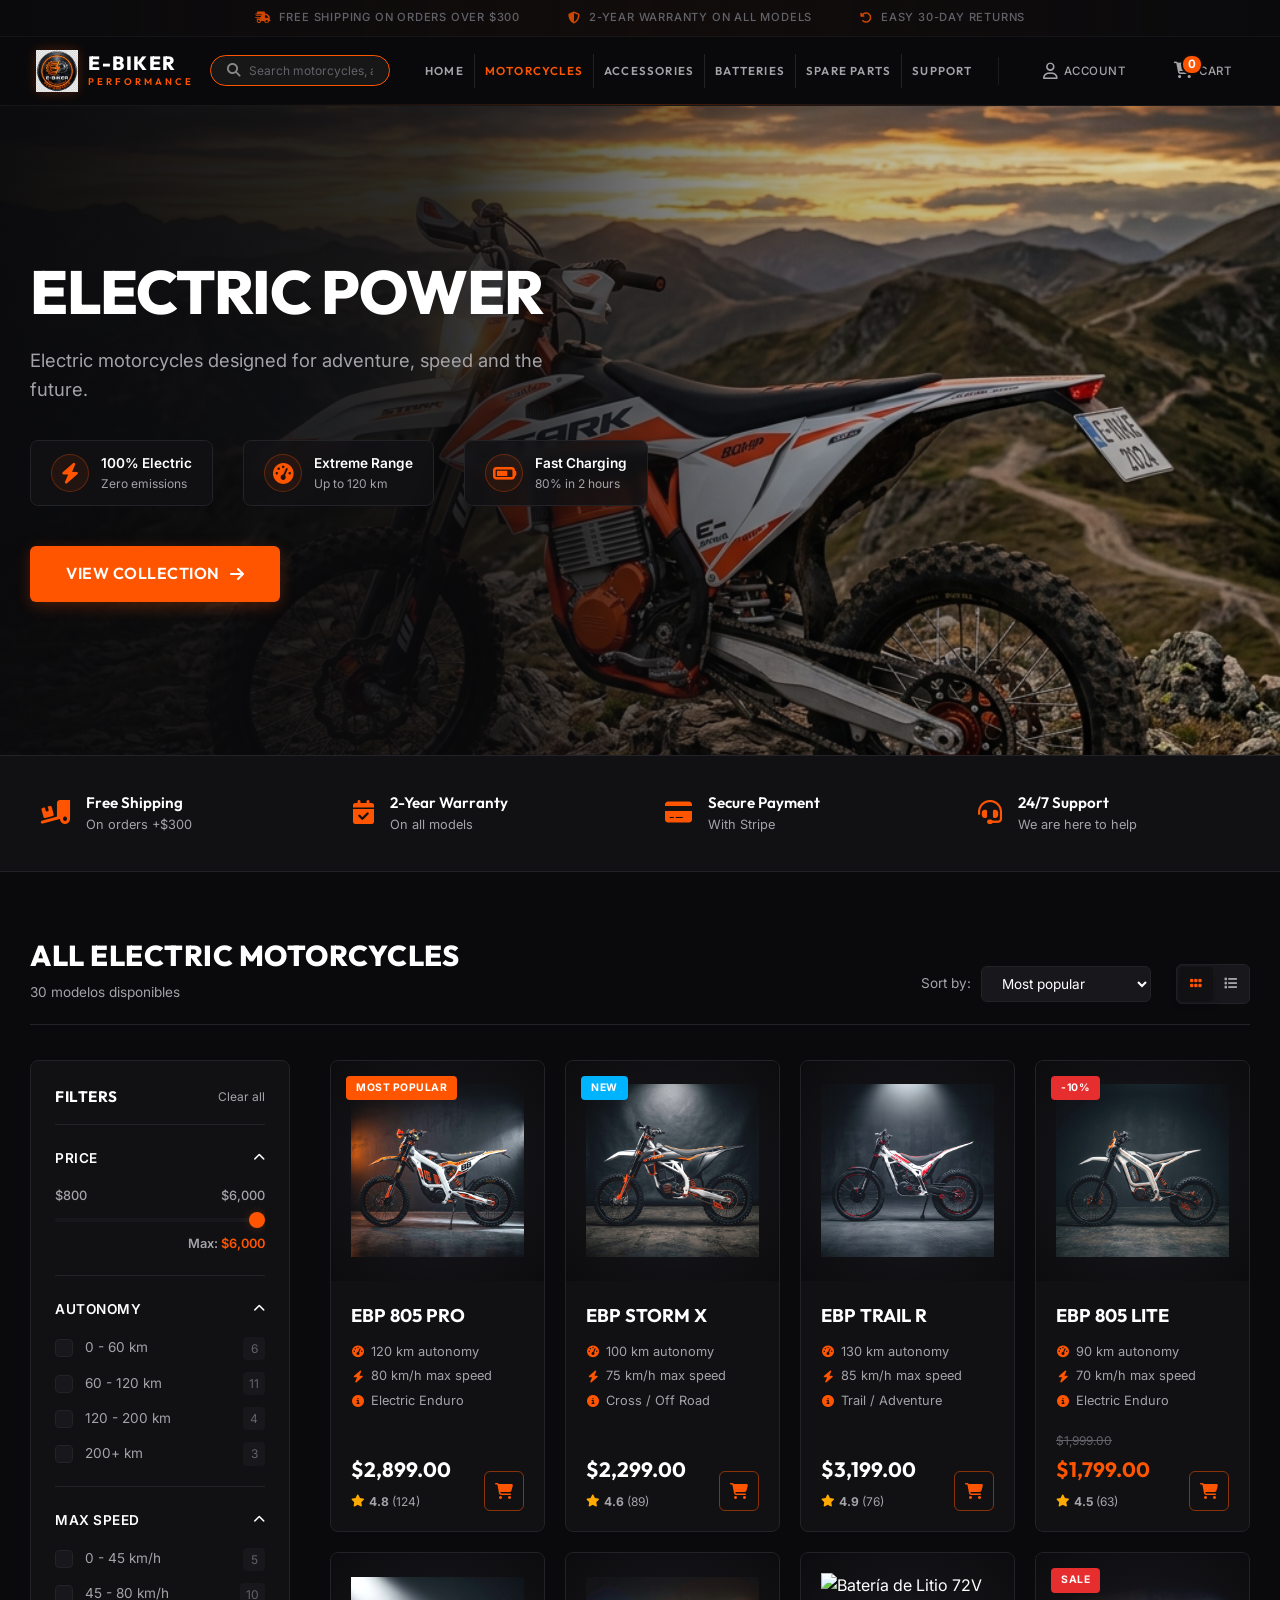
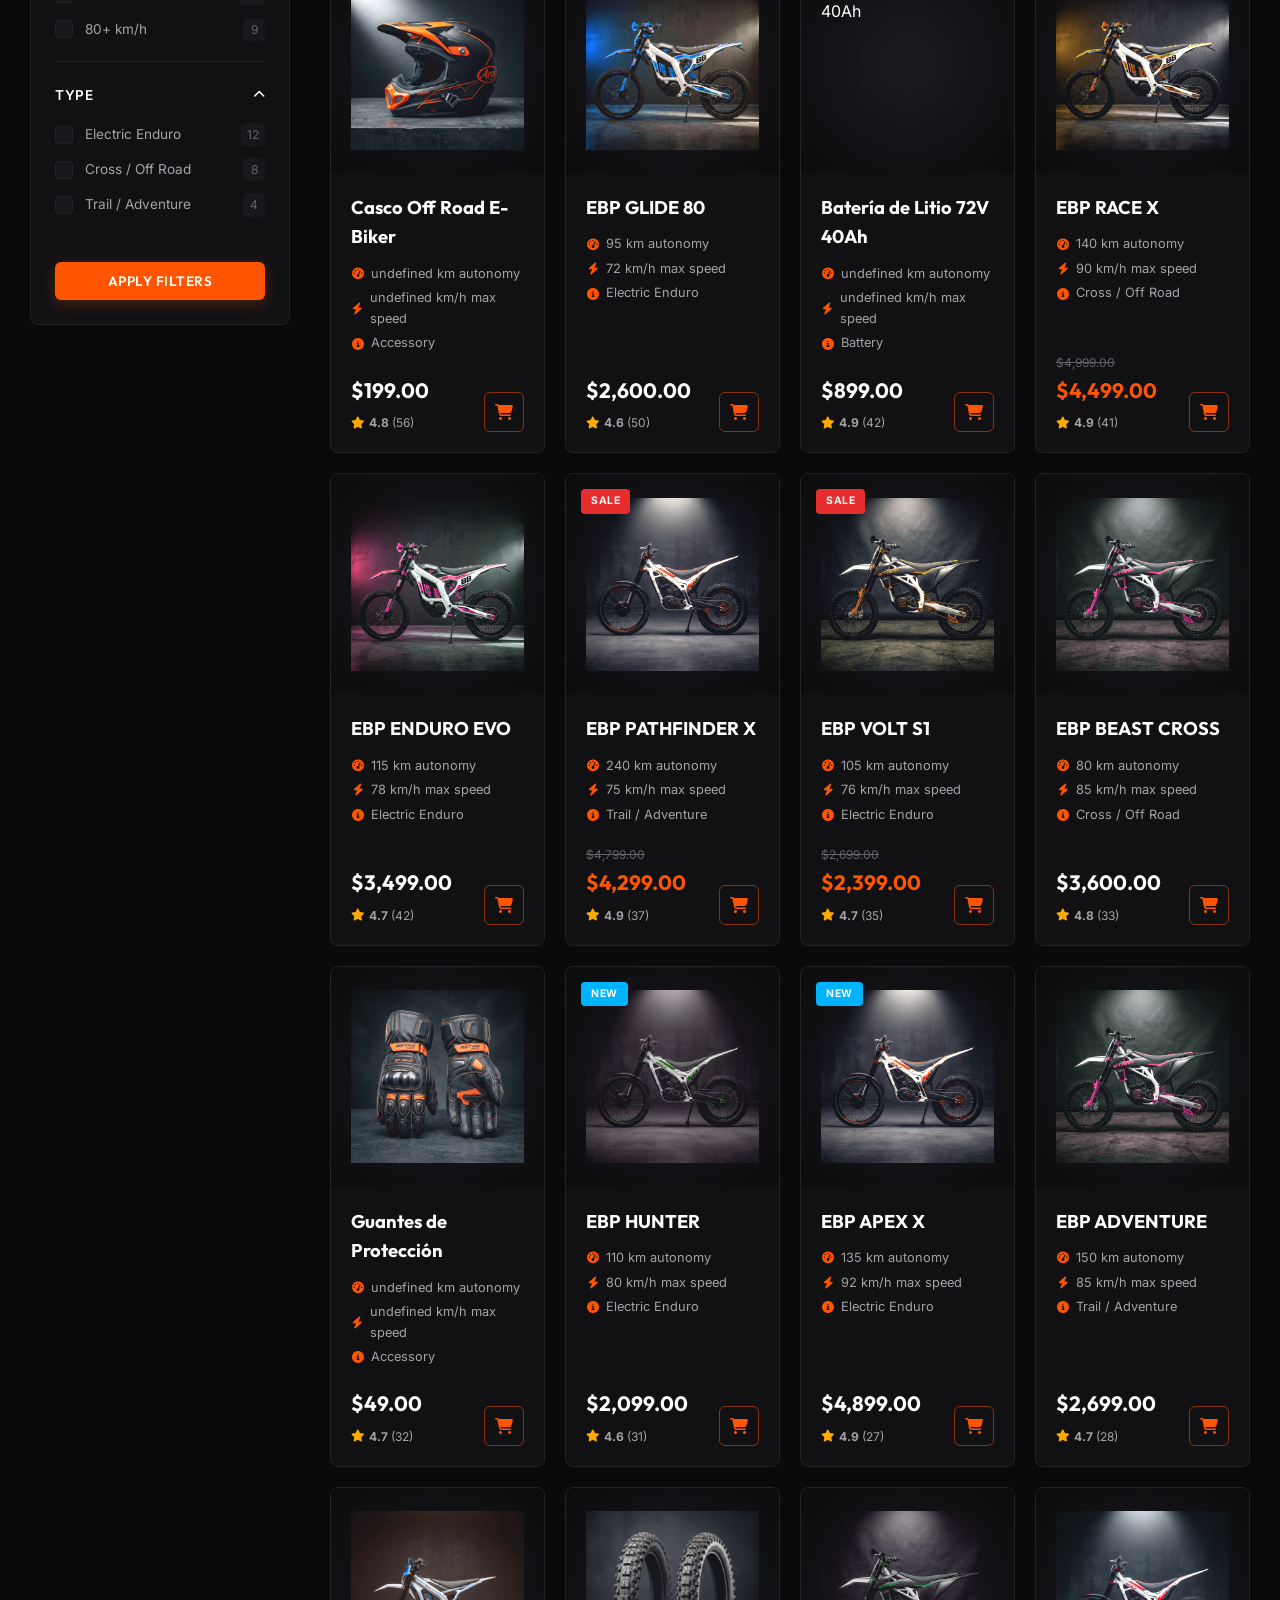
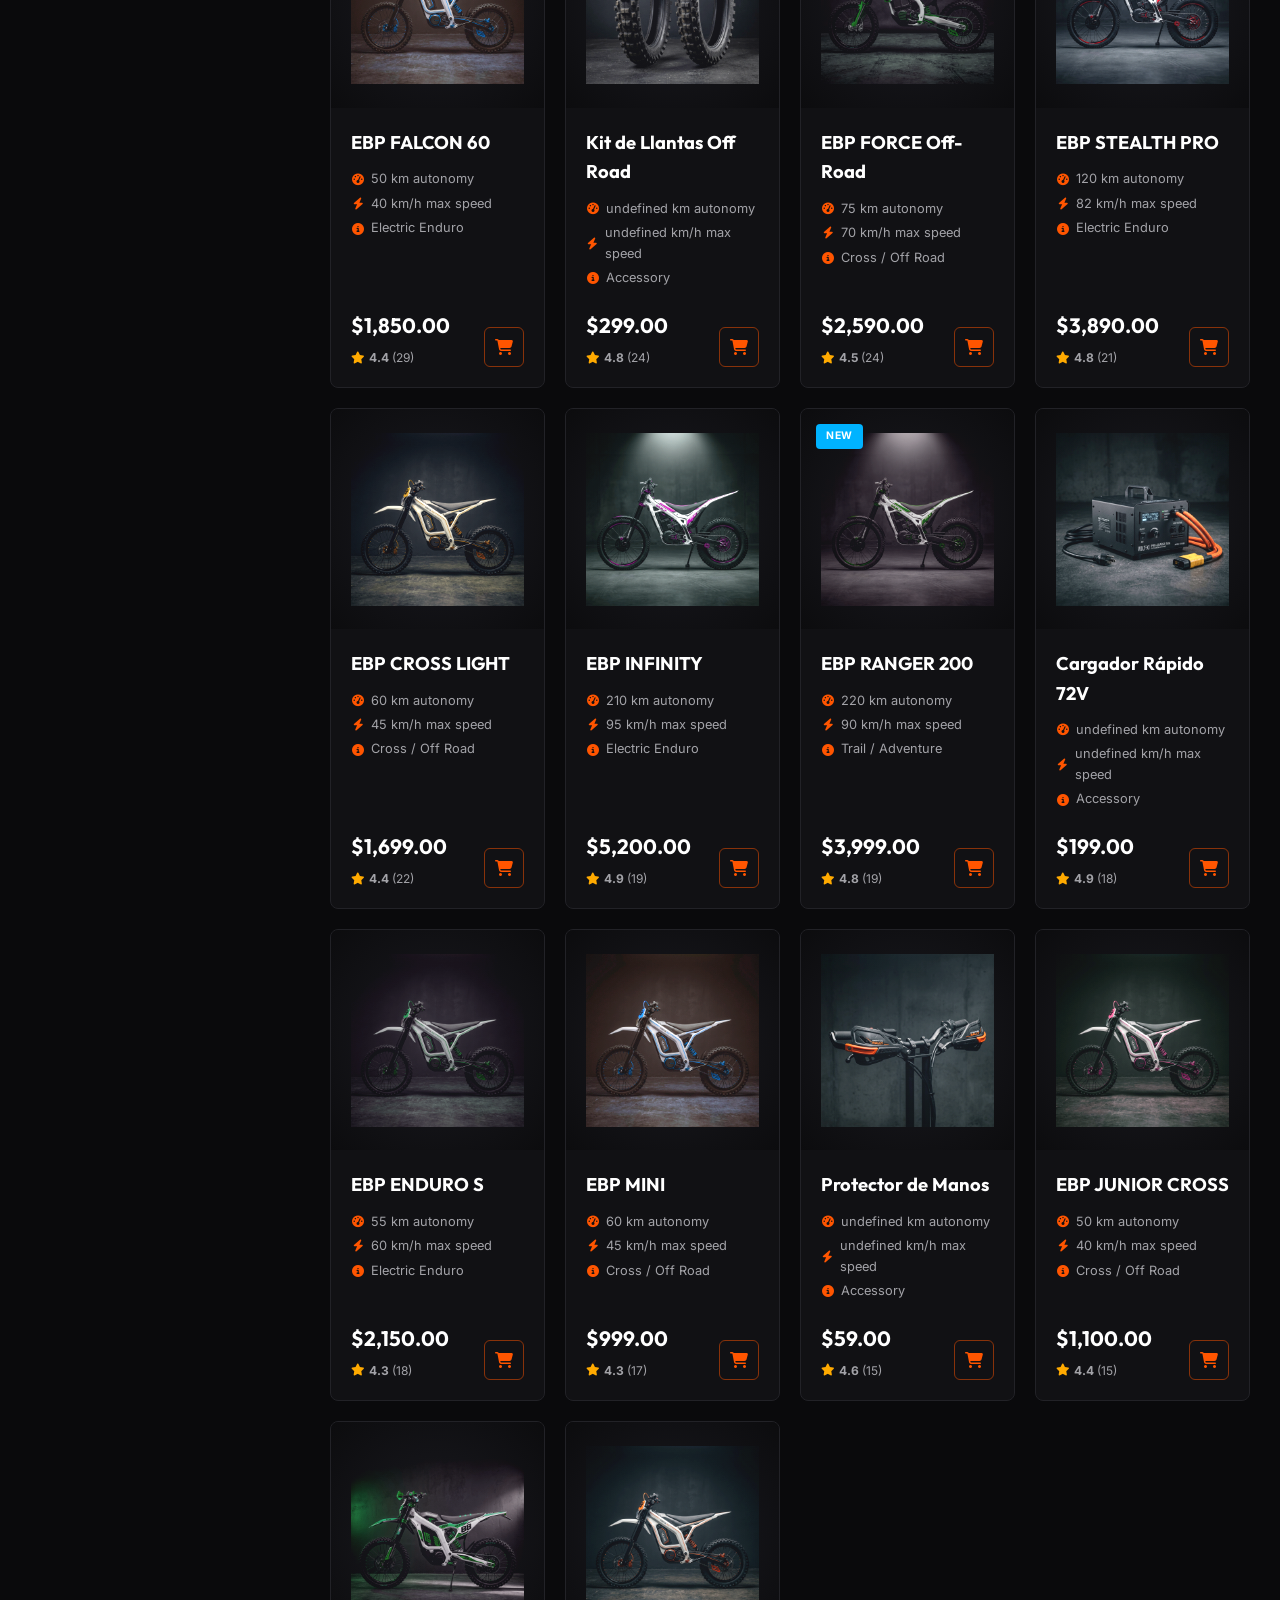
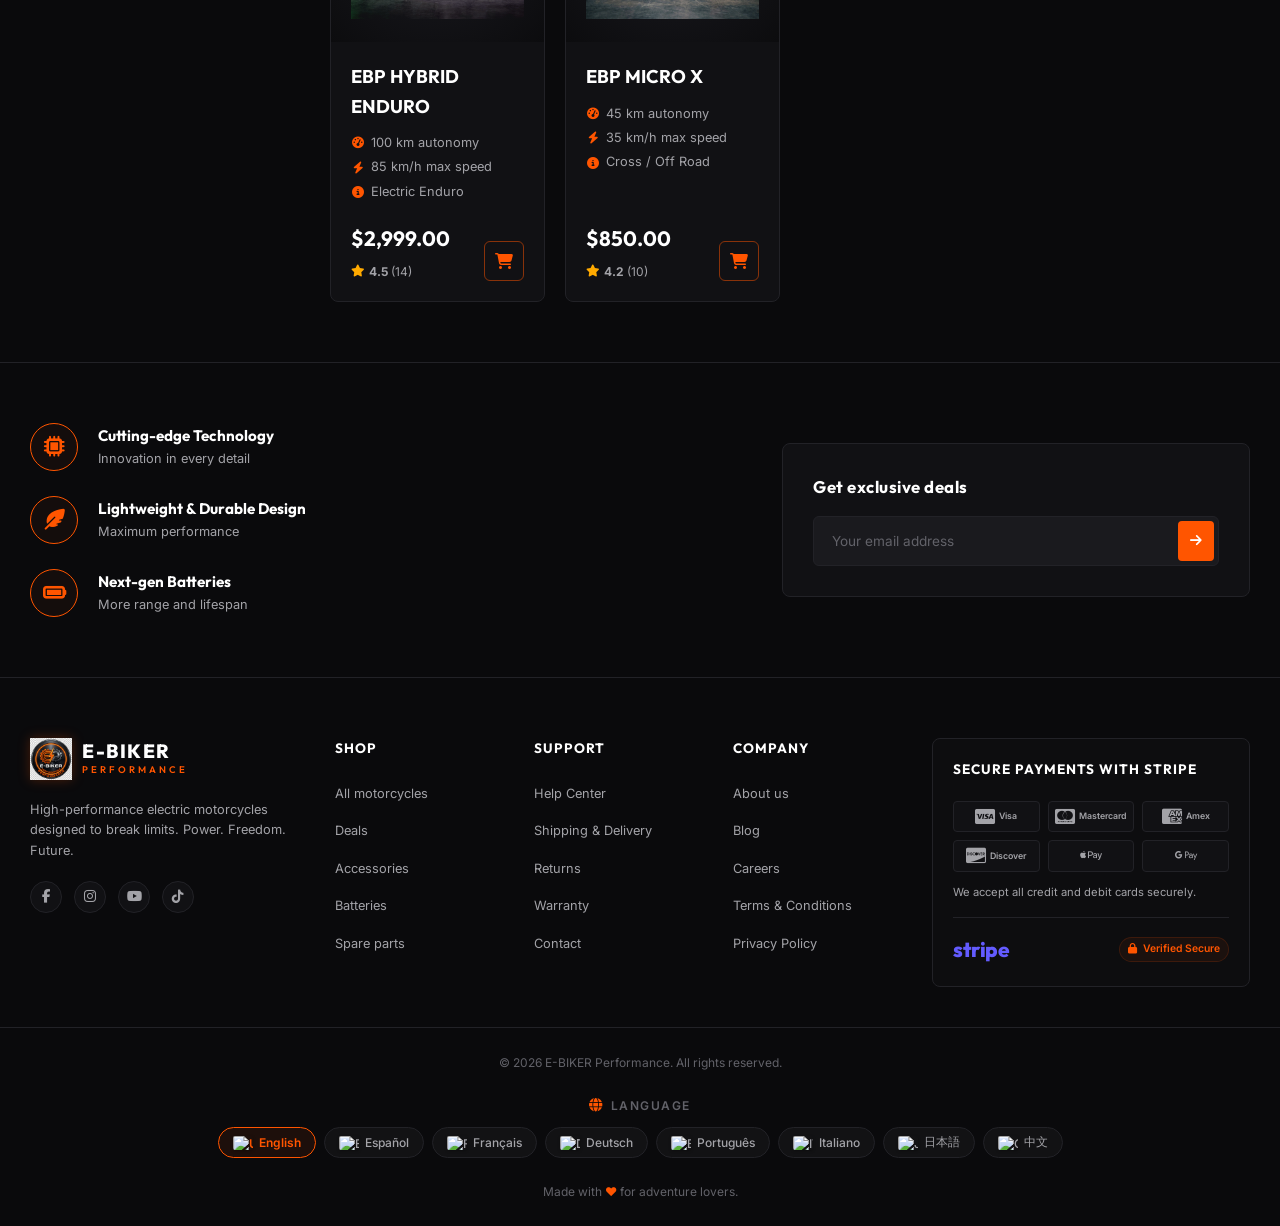
==== commit 7a940059: "Complete English translation: all HTML pages and JS files now 100% English, sync cart.html header la" ====
--- a/index.html
+++ b/index.html
@@ -59,7 +59,7 @@
 
                 <!-- Nav Links Wrapper -->
                 <div class="nav-links-wrapper">
-                    <a href="#" class="nav-link" data-i18n="navInicio">HOME</a>
+                    <a href="#" class="nav-link" data-i18n="navHome">HOME</a>
                     <a href="#motos-section" class="nav-link active" data-i18n="navMotos">MOTORCYCLES</a>
                     <a href="#" class="nav-link" data-i18n="navAccesorios">ACCESSORIES</a>
                     <a href="#" class="nav-link" data-i18n="navBaterias">BATTERIES</a>
--- a/styles.css
+++ b/styles.css
@@ -212,7 +212,7 @@
     align-items: center;
     gap: 10px;
     flex-shrink: 0;
-    margin-right: 48px;
+    margin-right: 16px;
     text-decoration: none;
 }
 .nav-logo-img {
@@ -264,7 +264,7 @@
     font-weight: 600;
     color: var(--text-secondary);
     letter-spacing: 1.2px;
-    padding: 8px 18px;
+    padding: 8px 10px;
     border-right: 1px solid rgba(255, 255, 255, 0.1);
     transition: var(--transition-smooth);
     white-space: nowrap;
@@ -309,14 +309,14 @@
     border: 1px solid var(--accent-orange);
     border-radius: 24px;
     padding: 7px 16px;
-    width: 260px;
-    transition: var(--transition-smooth);
-    gap: 10px;
-    margin-right: 20px;
+    width: 180px;
+    transition: var(--transition-smooth);
+    gap: 8px;
+    margin-right: 10px;
 }
 .search-box:focus-within {
     box-shadow: 0 0 8px rgba(255, 85, 0, 0.3);
-    width: 300px;
+    width: 220px;
 }
 .search-box input {
     width: 100%;
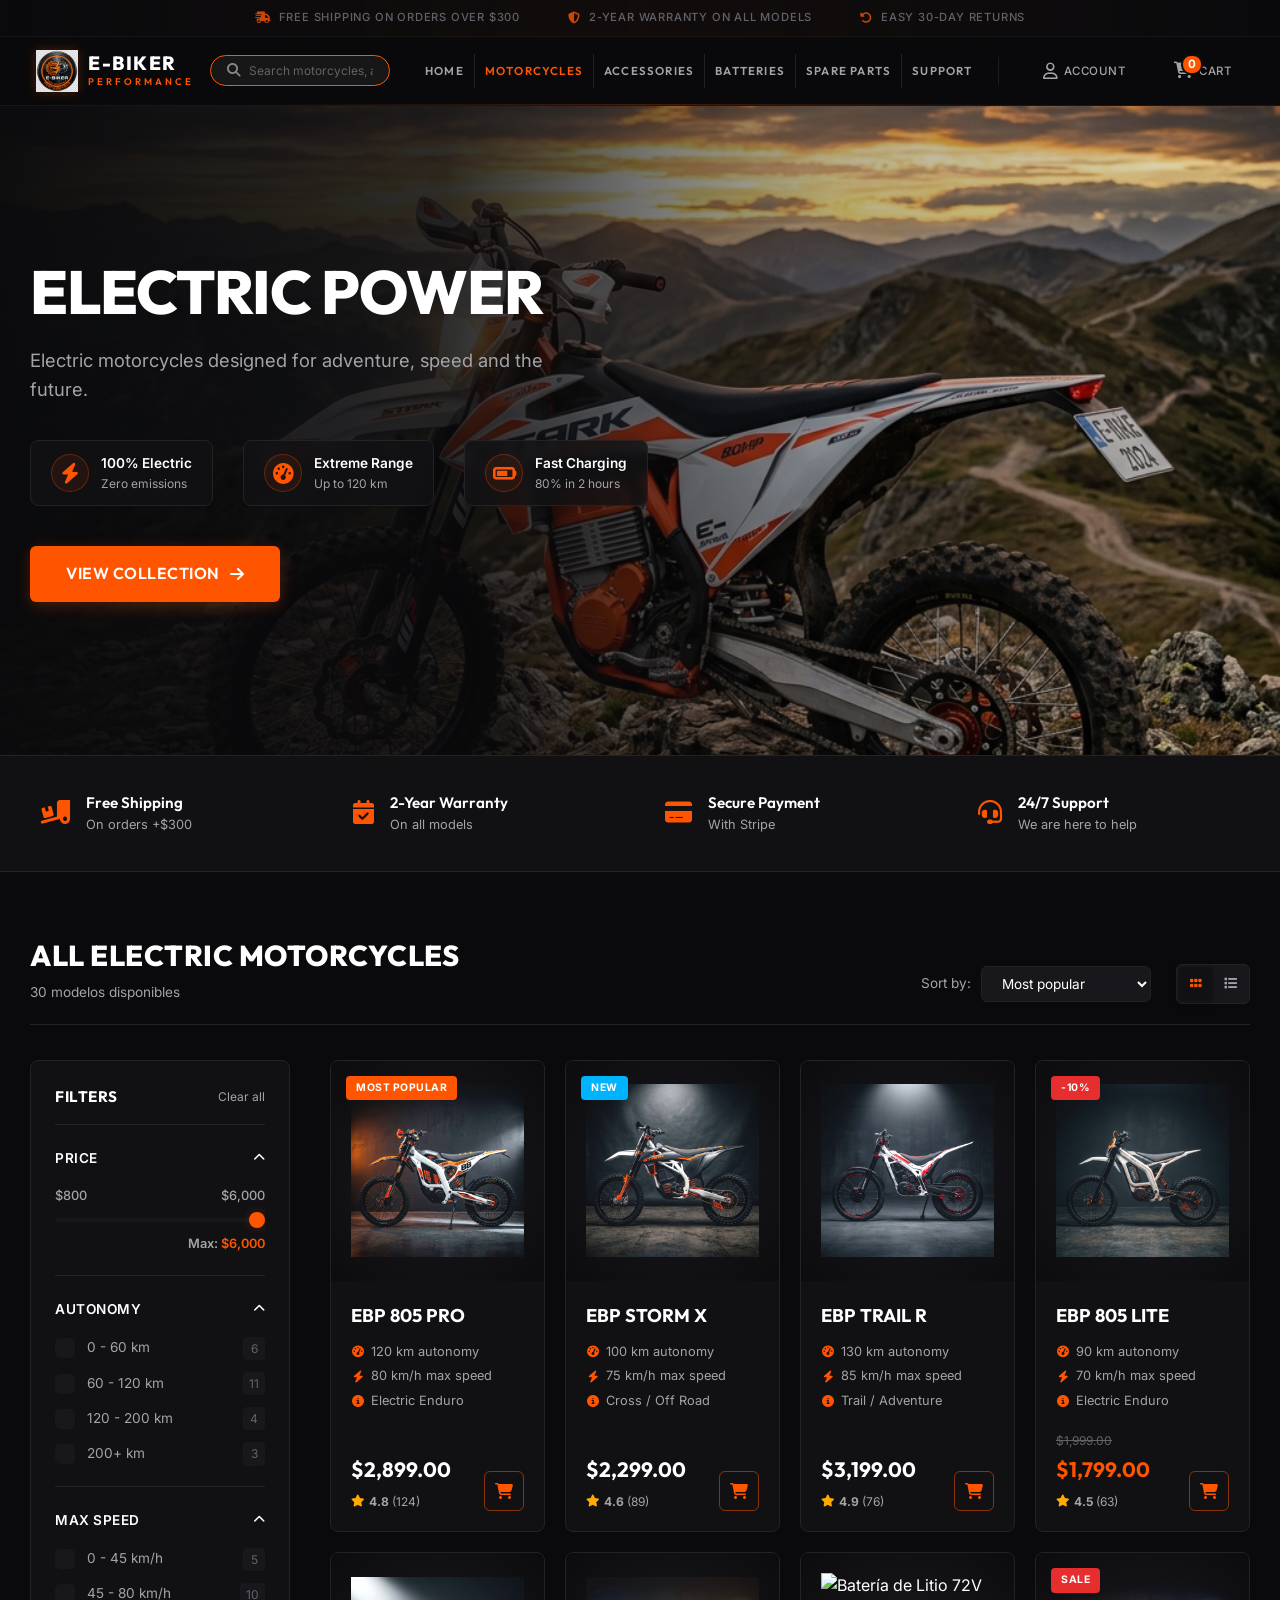
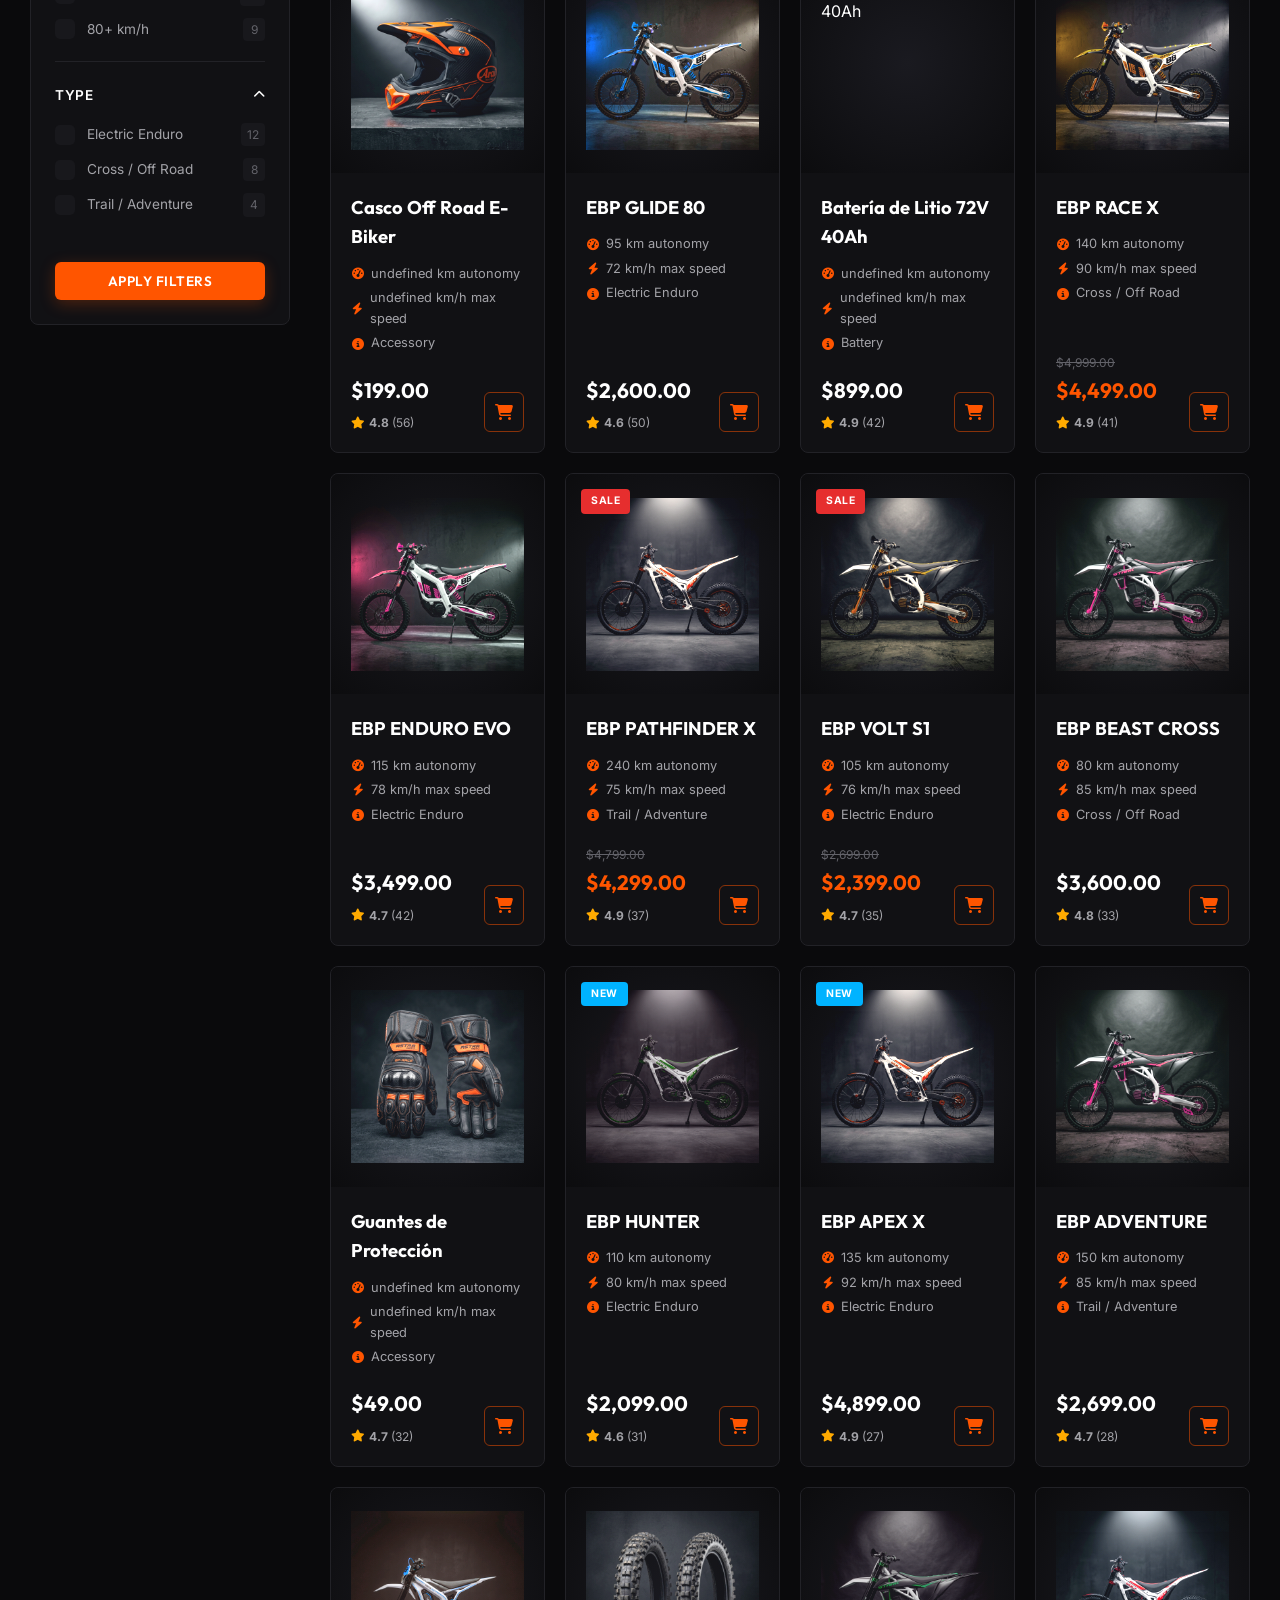
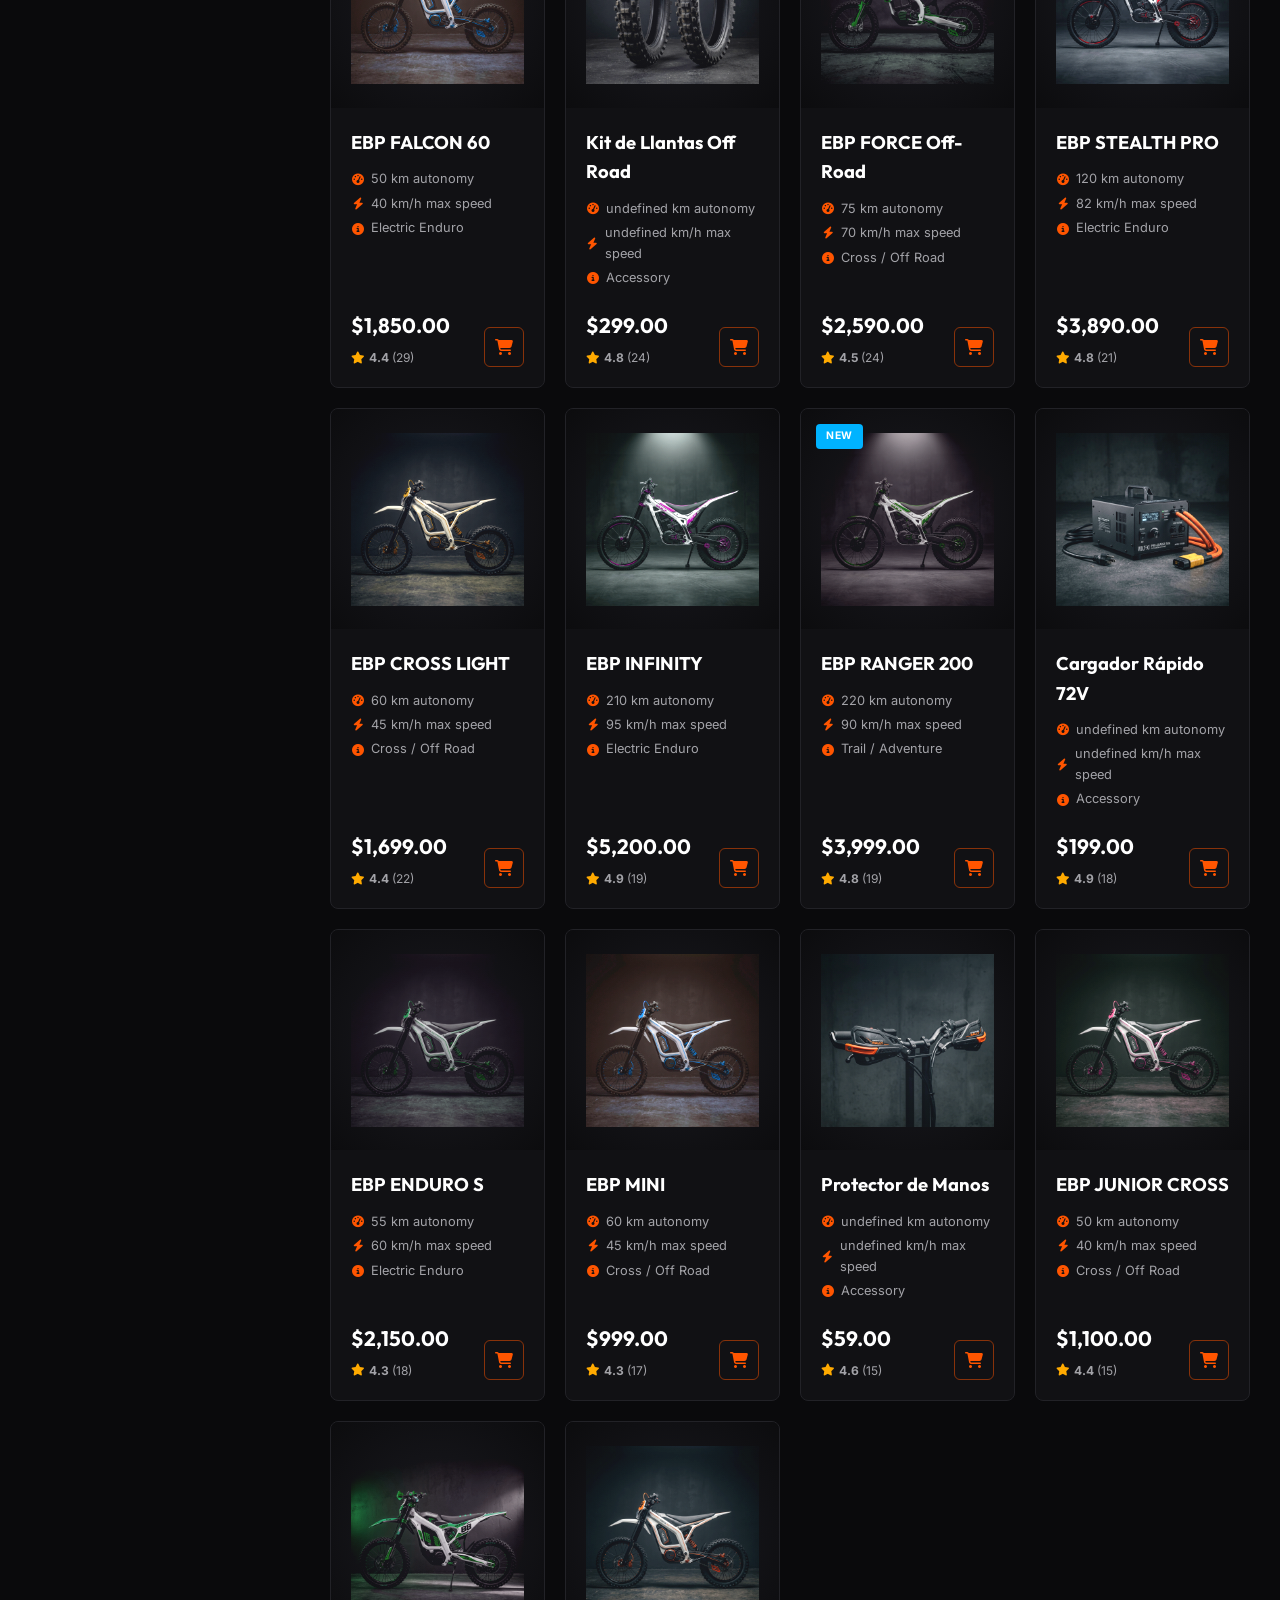
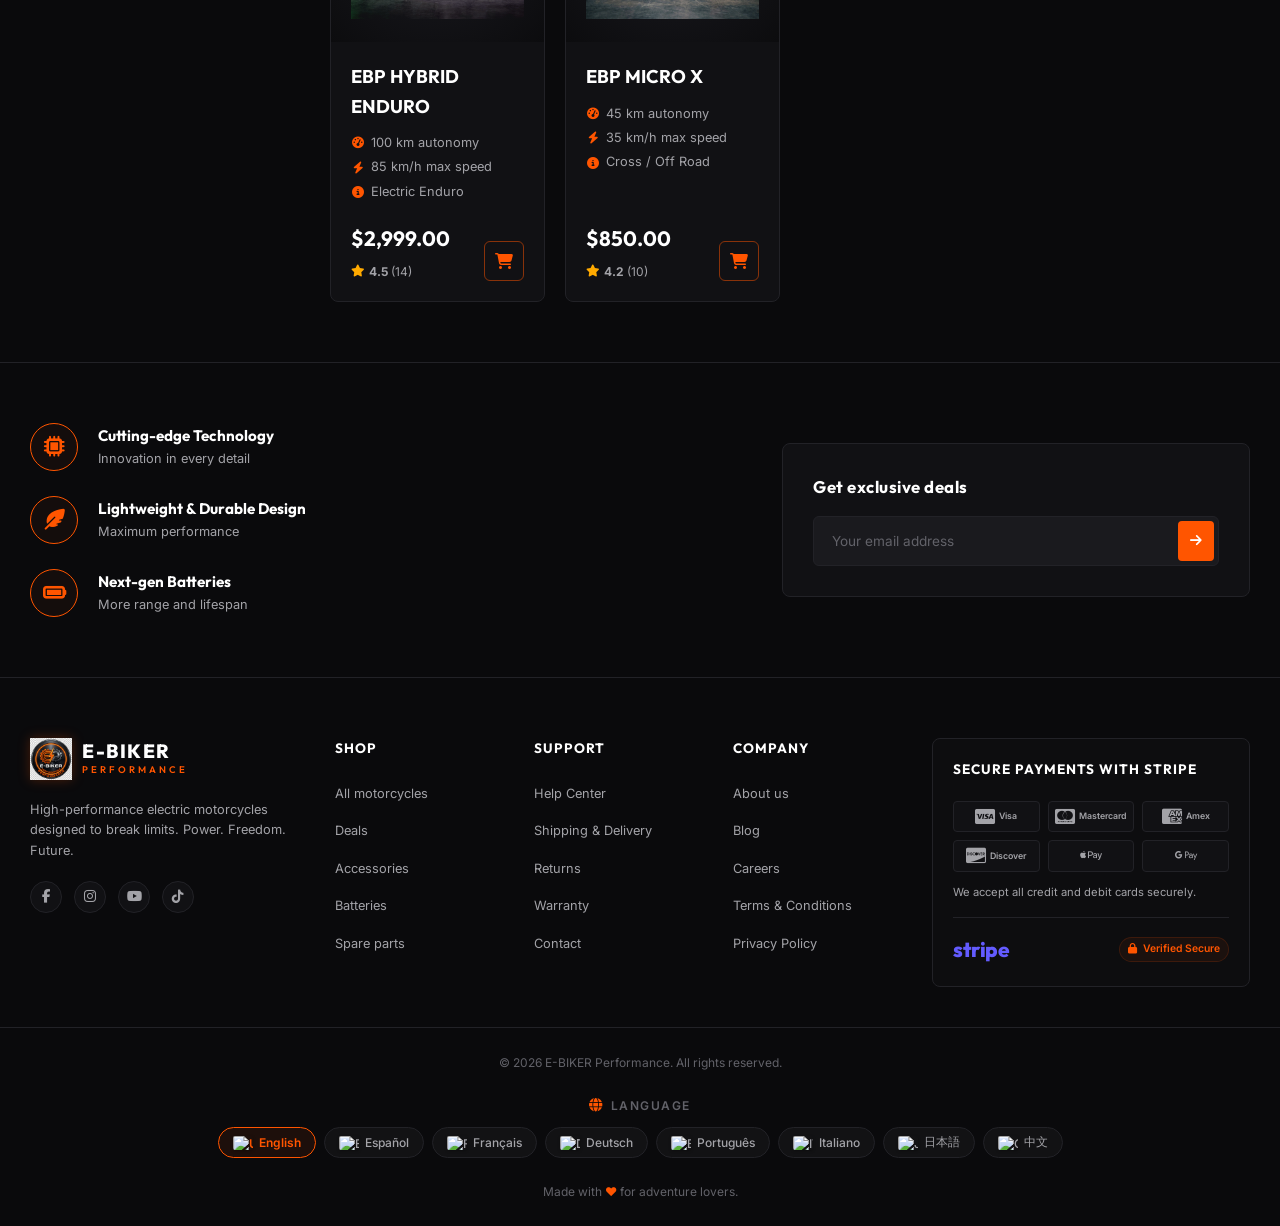
==== commit cf731240: "feat: add contact page, footer language selector with flags, fix SUPPORT nav links" ====
--- a/index.html
+++ b/index.html
@@ -64,7 +64,7 @@
                     <a href="#" class="nav-link" data-i18n="navAccesorios">ACCESSORIES</a>
                     <a href="#" class="nav-link" data-i18n="navBaterias">BATTERIES</a>
                     <a href="#" class="nav-link" data-i18n="navRepuestos">SPARE PARTS</a>
-                    <a href="#" class="nav-link" data-i18n="navSoporte">SUPPORT</a>
+                    <a href="contact.html" class="nav-link" data-i18n="navSoporte">SUPPORT</a>
                 </div>
 
 
--- a/styles.css
+++ b/styles.css
@@ -2801,3 +2801,505 @@
 }
 
 
+/* =================================================================
+   CONTACT PAGE STYLES
+   ================================================================= */
+
+/* --- Contact Hero --- */
+.contact-hero {
+    position: relative;
+    min-height: 320px;
+    display: flex;
+    align-items: center;
+    justify-content: center;
+    text-align: center;
+    background: linear-gradient(135deg, #0a0a0a 0%, #1a0a00 40%, #2d1200 70%, #0a0a0a 100%);
+    overflow: hidden;
+    padding: 80px 20px 60px;
+}
+.contact-hero::before {
+    content: '';
+    position: absolute;
+    inset: 0;
+    background: radial-gradient(ellipse at 50% 0%, rgba(255, 85, 0, 0.12) 0%, transparent 60%);
+    pointer-events: none;
+}
+.contact-hero-content {
+    position: relative;
+    z-index: 2;
+    max-width: 700px;
+}
+.contact-hero-badge {
+    display: inline-flex;
+    align-items: center;
+    gap: 8px;
+    background: rgba(255, 85, 0, 0.12);
+    border: 1px solid rgba(255, 85, 0, 0.3);
+    color: var(--accent-orange);
+    padding: 8px 20px;
+    border-radius: 50px;
+    font-size: 0.8rem;
+    font-weight: 600;
+    text-transform: uppercase;
+    letter-spacing: 1.5px;
+    margin-bottom: 24px;
+}
+.contact-hero-title {
+    font-family: var(--font-heading);
+    font-size: 2.8rem;
+    font-weight: 800;
+    color: var(--text-primary);
+    line-height: 1.15;
+    margin-bottom: 16px;
+}
+.contact-hero-title .highlight {
+    color: var(--accent-orange);
+}
+.contact-hero-subtitle {
+    font-size: 1.05rem;
+    color: var(--text-secondary);
+    line-height: 1.7;
+    max-width: 550px;
+    margin: 0 auto;
+}
+
+/* --- Contact Info Cards --- */
+.contact-info-section {
+    padding: 60px 20px;
+    background: var(--bg-primary);
+}
+.contact-info-grid {
+    display: grid;
+    grid-template-columns: repeat(4, 1fr);
+    gap: 24px;
+}
+.contact-info-card {
+    background: var(--bg-card);
+    border: 1px solid var(--border-subtle);
+    border-radius: 16px;
+    padding: 32px 24px;
+    text-align: center;
+    transition: var(--transition-smooth);
+    position: relative;
+    overflow: hidden;
+}
+.contact-info-card::before {
+    content: '';
+    position: absolute;
+    top: 0;
+    left: 0;
+    right: 0;
+    height: 3px;
+    background: linear-gradient(90deg, var(--accent-orange), #ff9500);
+    opacity: 0;
+    transition: opacity 0.3s ease;
+}
+.contact-info-card:hover {
+    border-color: rgba(255, 85, 0, 0.3);
+    transform: translateY(-4px);
+    box-shadow: 0 12px 40px rgba(255, 85, 0, 0.08);
+}
+.contact-info-card:hover::before {
+    opacity: 1;
+}
+.info-card-icon {
+    width: 56px;
+    height: 56px;
+    border-radius: 14px;
+    background: linear-gradient(135deg, rgba(255, 85, 0, 0.15), rgba(255, 85, 0, 0.05));
+    display: flex;
+    align-items: center;
+    justify-content: center;
+    margin: 0 auto 18px;
+    font-size: 1.3rem;
+    color: var(--accent-orange);
+}
+.contact-info-card h3 {
+    font-family: var(--font-heading);
+    font-size: 1.1rem;
+    font-weight: 700;
+    color: var(--text-primary);
+    margin-bottom: 12px;
+}
+.contact-info-card p {
+    font-size: 0.85rem;
+    color: var(--text-secondary);
+    line-height: 1.5;
+    margin: 2px 0;
+}
+.info-highlight {
+    color: var(--accent-orange) !important;
+    font-weight: 600;
+    font-size: 0.78rem !important;
+    margin-top: 10px !important;
+}
+
+/* --- Contact Form Section --- */
+.contact-form-section {
+    padding: 60px 20px 80px;
+    background: var(--bg-primary);
+}
+.contact-layout {
+    display: grid;
+    grid-template-columns: 1.3fr 1fr;
+    gap: 40px;
+    align-items: start;
+}
+
+/* Form Container */
+.contact-form-container {
+    background: var(--bg-card);
+    border: 1px solid var(--border-subtle);
+    border-radius: 20px;
+    padding: 40px;
+}
+.form-header {
+    margin-bottom: 32px;
+}
+.form-header h2 {
+    font-family: var(--font-heading);
+    font-size: 1.6rem;
+    font-weight: 700;
+    color: var(--text-primary);
+    margin-bottom: 8px;
+}
+.form-header p {
+    font-size: 0.9rem;
+    color: var(--text-secondary);
+}
+
+/* Form Layout */
+.contact-form .form-row {
+    display: grid;
+    grid-template-columns: 1fr 1fr;
+    gap: 20px;
+    margin-bottom: 20px;
+}
+.contact-form .form-group {
+    display: flex;
+    flex-direction: column;
+    gap: 8px;
+}
+.contact-form .form-group.full-width {
+    margin-bottom: 20px;
+}
+.contact-form label {
+    font-size: 0.82rem;
+    font-weight: 600;
+    color: var(--text-secondary);
+    letter-spacing: 0.3px;
+}
+.required {
+    color: var(--accent-orange);
+}
+.optional {
+    color: var(--text-muted);
+    font-weight: 400;
+    font-size: 0.75rem;
+}
+
+/* Input Wrappers */
+.input-wrapper {
+    position: relative;
+    display: flex;
+    align-items: center;
+}
+.input-icon {
+    position: absolute;
+    left: 14px;
+    color: var(--text-muted);
+    font-size: 0.85rem;
+    pointer-events: none;
+    z-index: 1;
+}
+.input-wrapper input,
+.input-wrapper select,
+.input-wrapper textarea {
+    width: 100%;
+    padding: 12px 14px 12px 42px;
+    background: rgba(255, 255, 255, 0.03);
+    border: 1px solid var(--border-subtle);
+    border-radius: 10px;
+    color: var(--text-primary);
+    font-size: 0.88rem;
+    font-family: var(--font-body);
+    transition: var(--transition-smooth);
+    outline: none;
+}
+.input-wrapper select {
+    cursor: pointer;
+    appearance: none;
+    -webkit-appearance: none;
+    background-image: url("data:image/svg+xml,%3Csvg xmlns='http://www.w3.org/2000/svg' width='12' height='12' viewBox='0 0 24 24' fill='none' stroke='%23888' stroke-width='2' stroke-linecap='round' stroke-linejoin='round'%3E%3Cpolyline points='6 9 12 15 18 9'%3E%3C/polyline%3E%3C/svg%3E");
+    background-repeat: no-repeat;
+    background-position: right 14px center;
+    padding-right: 36px;
+}
+.input-wrapper select option {
+    background: #1a1a1a;
+    color: var(--text-primary);
+}
+.input-wrapper input:focus,
+.input-wrapper select:focus,
+.input-wrapper textarea:focus {
+    border-color: var(--accent-orange);
+    box-shadow: 0 0 0 3px rgba(255, 85, 0, 0.1);
+}
+.input-wrapper input::placeholder,
+.input-wrapper textarea::placeholder {
+    color: var(--text-muted);
+}
+.textarea-wrapper {
+    align-items: flex-start;
+}
+.textarea-wrapper .input-icon {
+    top: 14px;
+}
+.textarea-wrapper textarea {
+    resize: vertical;
+    min-height: 120px;
+}
+
+/* Checkbox */
+.checkbox-group {
+    margin-bottom: 24px;
+}
+.checkbox-label {
+    display: flex;
+    align-items: center;
+    gap: 10px;
+    cursor: pointer;
+    font-size: 0.85rem;
+    color: var(--text-secondary);
+}
+.checkbox-label input[type="checkbox"] {
+    display: none;
+}
+.checkmark {
+    width: 20px;
+    height: 20px;
+    border: 2px solid var(--border-subtle);
+    border-radius: 5px;
+    display: flex;
+    align-items: center;
+    justify-content: center;
+    flex-shrink: 0;
+    transition: var(--transition-smooth);
+}
+.checkbox-label input[type="checkbox"]:checked + .checkmark {
+    background: var(--accent-orange);
+    border-color: var(--accent-orange);
+}
+.checkbox-label input[type="checkbox"]:checked + .checkmark::after {
+    content: '✓';
+    color: white;
+    font-size: 0.75rem;
+    font-weight: 700;
+}
+
+/* Submit Button */
+.contact-submit-btn {
+    width: 100%;
+    padding: 14px 28px;
+    font-size: 0.95rem;
+    font-weight: 700;
+    display: flex;
+    align-items: center;
+    justify-content: center;
+    gap: 10px;
+    letter-spacing: 0.5px;
+}
+.contact-submit-btn.success {
+    background: #22c55e !important;
+    border-color: #22c55e !important;
+}
+
+/* --- Contact Sidebar --- */
+.contact-sidebar {
+    display: flex;
+    flex-direction: column;
+    gap: 24px;
+}
+
+/* Map Placeholder */
+.contact-map-container {
+    border-radius: 16px;
+    overflow: hidden;
+    border: 1px solid var(--border-subtle);
+}
+.map-placeholder {
+    background: linear-gradient(135deg, #111 0%, #1a0f05 100%);
+    padding: 60px 30px;
+    text-align: center;
+    display: flex;
+    flex-direction: column;
+    align-items: center;
+    gap: 10px;
+}
+.map-placeholder i {
+    font-size: 3rem;
+    color: var(--accent-orange);
+    margin-bottom: 8px;
+}
+.map-placeholder span {
+    font-family: var(--font-heading);
+    font-size: 1.1rem;
+    font-weight: 700;
+    color: var(--text-primary);
+}
+.map-placeholder p {
+    font-size: 0.85rem;
+    color: var(--text-secondary);
+}
+
+/* FAQ Accordion */
+.contact-faq {
+    background: var(--bg-card);
+    border: 1px solid var(--border-subtle);
+    border-radius: 16px;
+    padding: 28px;
+}
+.contact-faq > h3 {
+    font-family: var(--font-heading);
+    font-size: 1.05rem;
+    font-weight: 700;
+    color: var(--text-primary);
+    margin-bottom: 20px;
+    display: flex;
+    align-items: center;
+    gap: 10px;
+}
+.contact-faq > h3 i {
+    color: var(--accent-orange);
+}
+.faq-item {
+    border-bottom: 1px solid var(--border-subtle);
+}
+.faq-item:last-child {
+    border-bottom: none;
+}
+.faq-toggle {
+    width: 100%;
+    display: flex;
+    align-items: center;
+    justify-content: space-between;
+    padding: 14px 0;
+    background: transparent;
+    border: none;
+    cursor: pointer;
+    color: var(--text-secondary);
+    font-size: 0.88rem;
+    font-weight: 500;
+    text-align: left;
+    transition: color 0.2s ease;
+}
+.faq-toggle:hover {
+    color: var(--text-primary);
+}
+.faq-toggle i {
+    font-size: 0.7rem;
+    transition: transform 0.3s ease;
+    color: var(--accent-orange);
+}
+.faq-item.active .faq-toggle {
+    color: var(--text-primary);
+}
+.faq-item.active .faq-toggle i {
+    transform: rotate(180deg);
+}
+.faq-answer {
+    max-height: 0;
+    overflow: hidden;
+    transition: max-height 0.35s ease, padding 0.35s ease;
+}
+.faq-item.active .faq-answer {
+    max-height: 200px;
+    padding-bottom: 14px;
+}
+.faq-answer p {
+    font-size: 0.82rem;
+    color: var(--text-muted);
+    line-height: 1.7;
+}
+
+/* Social Box */
+.contact-social-box {
+    background: var(--bg-card);
+    border: 1px solid var(--border-subtle);
+    border-radius: 16px;
+    padding: 28px;
+    text-align: center;
+}
+.contact-social-box h3 {
+    font-family: var(--font-heading);
+    font-size: 1.05rem;
+    font-weight: 700;
+    color: var(--text-primary);
+    margin-bottom: 6px;
+}
+.contact-social-box p {
+    font-size: 0.82rem;
+    color: var(--text-secondary);
+    margin-bottom: 18px;
+}
+.contact-social-links {
+    display: flex;
+    justify-content: center;
+    gap: 12px;
+}
+.social-link-btn {
+    width: 44px;
+    height: 44px;
+    border-radius: 12px;
+    display: flex;
+    align-items: center;
+    justify-content: center;
+    background: rgba(255, 255, 255, 0.04);
+    border: 1px solid var(--border-subtle);
+    color: var(--text-secondary);
+    font-size: 1.1rem;
+    transition: var(--transition-smooth);
+    text-decoration: none;
+}
+.social-link-btn:hover {
+    background: var(--accent-orange);
+    border-color: var(--accent-orange);
+    color: white;
+    transform: translateY(-2px);
+}
+
+/* --- Contact Page Responsive --- */
+@media (max-width: 1024px) {
+    .contact-info-grid {
+        grid-template-columns: repeat(2, 1fr);
+    }
+    .contact-layout {
+        grid-template-columns: 1fr;
+    }
+    .contact-hero-title {
+        font-size: 2.2rem;
+    }
+}
+@media (max-width: 768px) {
+    .contact-hero {
+        min-height: 260px;
+        padding: 70px 20px 50px;
+    }
+    .contact-hero-title {
+        font-size: 1.8rem;
+    }
+    .contact-form-container {
+        padding: 28px 20px;
+    }
+    .contact-form .form-row {
+        grid-template-columns: 1fr;
+    }
+}
+@media (max-width: 576px) {
+    .contact-info-grid {
+        grid-template-columns: 1fr;
+    }
+    .contact-hero-title {
+        font-size: 1.5rem;
+    }
+}
